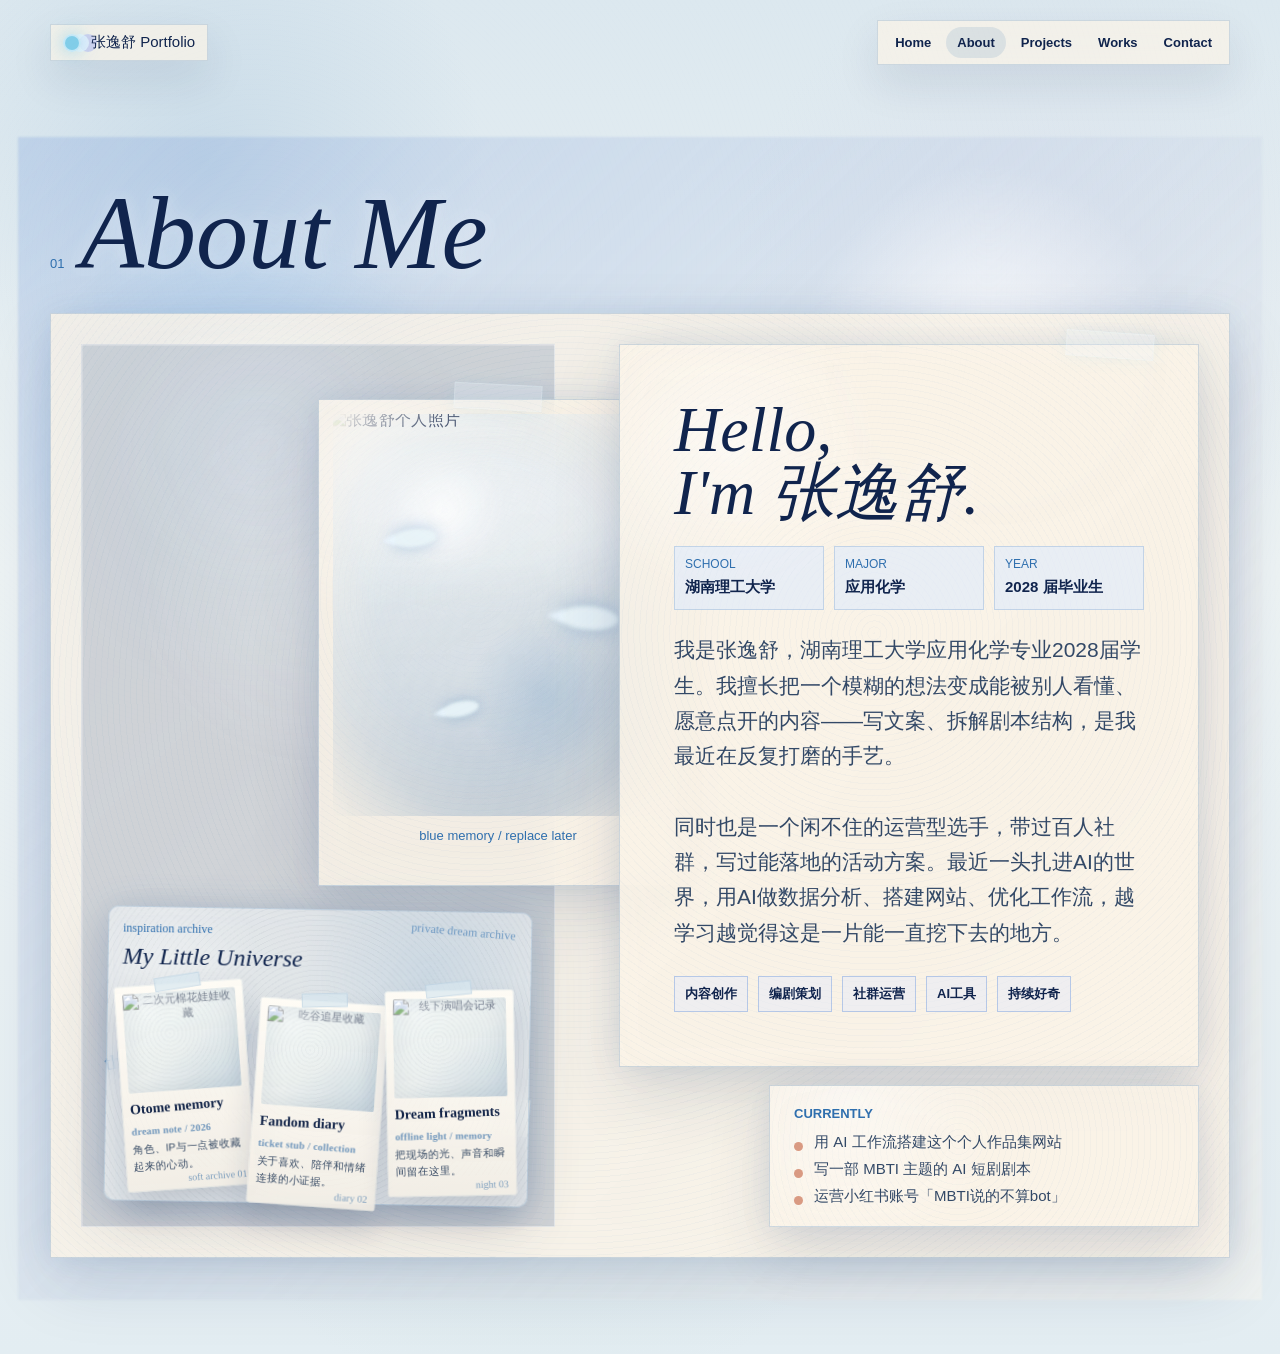
==== about.html @ 074cdb05 "Add files via upload" ====
<!doctype html>
<html lang="zh-CN">
  <head>
    <meta charset="UTF-8" />
    <meta name="viewport" content="width=device-width, initial-scale=1.0" />
    <title>About | My Portfolio</title>
    <link rel="stylesheet" href="./styles.css" />
  </head>
  <body>
    <div class="riso-grain" aria-hidden="true"></div>
    <header class="site-header">
      <a class="brand" href="./index.html"><span class="brand-dot"></span><span data-bind="name">My Portfolio</span></a>
      <nav class="nav" aria-label="Portfolio navigation">
        <a href="./index.html">Home</a>
        <a aria-current="page" href="./about.html">About</a>
        <a href="./projects.html">Projects</a>
        <a href="./works.html">Works</a>
        <a href="./contact.html">Contact</a>
      </nav>
    </header>

    <main>
      <section class="page about-page" aria-labelledby="about-title">
        <div class="section-title">
          <span>01</span>
          <h1 id="about-title">About Me</h1>
        </div>
        <div class="about-book">
          <div class="about-left-page">
            <figure class="polaroid about-photo">
              <span class="tape photo-tape"></span>
              <div class="about-photo-frame">
                <img src="./assets/about/zhang-yishu.jpg" alt="张逸舒个人照片" />
                <span class="water-light"></span>
                <span class="fish fish-one"></span>
                <span class="fish fish-two"></span>
                <span class="fish fish-three"></span>
              </div>
              <figcaption>blue memory / replace later</figcaption>
            </figure>
            <div class="photo-date">2026 / 湖南</div>
            <div class="hand-arrow">this is me</div>
            <section class="little-universe" aria-labelledby="little-universe-title">
              <p class="little-universe-kicker">inspiration archive</p>
              <h2 id="little-universe-title">My Little Universe</h2>
              <div class="universe-collage">
                <article class="universe-card universe-card-one">
                  <span class="mini-tape"></span>
                  <div class="universe-photo">
                    <img src="./assets/about/universe/otome-character.jpg" alt="二次元棉花娃娃收藏" />
                  </div>
                  <h3>Otome memory</h3>
                  <p><strong>dream note / 2026</strong>角色、IP与一点被收藏起来的心动。</p>
                </article>
                <article class="universe-card universe-card-two">
                  <span class="mini-tape"></span>
                  <div class="universe-photo">
                    <img src="./assets/about/universe/fandom-collection.jpg" alt="吃谷追星收藏" />
                  </div>
                  <h3>Fandom diary</h3>
                  <p><strong>ticket stub / collection</strong>关于喜欢、陪伴和情绪连接的小证据。</p>
                </article>
                <article class="universe-card universe-card-three">
                  <span class="mini-tape"></span>
                  <div class="universe-photo">
                    <img src="./assets/about/universe/offline-concert.jpg" alt="线下演唱会记录" />
                  </div>
                  <h3>Dream fragments</h3>
                  <p><strong>offline light / memory</strong>把现场的光、声音和瞬间留在这里。</p>
                </article>
              </div>
            </section>
          </div>

          <div class="about-right-page">
            <div class="about-copy paper-sheet">
              <span class="tape tape-b"></span>
              <p class="hello-line">Hello,<br />I'm <span data-bind="displayName">[Name]</span>.</p>
              <dl class="student-info">
                <div><dt>School</dt><dd data-bind="school">[School]</dd></div>
                <div><dt>Major</dt><dd data-bind="major">[Major]</dd></div>
                <div><dt>Year</dt><dd data-bind="grade">[Grade]</dd></div>
              </dl>
              <p class="about-brief" data-bind="about"></p>
              <div class="tag-cloud" id="about-tags"></div>
            </div>

            <div class="currently-card">
              <p>Currently</p>
              <ul id="currently-list"></ul>
            </div>
          </div>
        </div>
      </section>
    </main>

    <script src="./data.js"></script>
    <script src="./script.js"></script>
  </body>
</html>
---- styles.css ----
:root {
  --blue: #7ec8e3;
  --blue-dark: #0a1128;
  --blue-soft: rgba(126, 200, 227, 0.18);
  --paper: #fffaf0;
  --paper-cool: #f1f8e8;
  --paper-blue: #bcd8ff;
  --ink: #081a43;
  --muted: #58709c;
  --yellow: #f4cb3a;
  --green: #8cc9ad;
  --orange: #ef6b37;
  --line: rgba(6, 71, 199, 0.24);
  --shadow: 0 28px 70px rgba(5, 38, 117, 0.18);
}

* {
  box-sizing: border-box;
}

html {
  scroll-behavior: smooth;
}

body {
  margin: 0;
  background:
    radial-gradient(circle at 8% 10%, rgba(244, 203, 58, 0.18), transparent 220px),
    radial-gradient(circle at 88% 16%, rgba(140, 201, 173, 0.14), transparent 260px),
    linear-gradient(180deg, #f9f4e8 0%, #eef5ff 48%, #fff8e9 100%);
  color: var(--ink);
  font-family: "Noto Sans SC", "PingFang SC", "Microsoft YaHei", Inter, Arial, sans-serif;
  letter-spacing: 0;
}

body::before {
  content: "";
  position: fixed;
  inset: 0;
  z-index: -2;
  background:
    linear-gradient(var(--line) 1px, transparent 1px),
    linear-gradient(90deg, var(--line) 1px, transparent 1px);
  background-size: 42px 42px;
  opacity: 0.2;
}

a {
  color: inherit;
  text-decoration: none;
}

h1,
h2,
h3,
p,
figure,
dl,
dd {
  margin: 0;
}

.riso-grain {
  position: fixed;
  inset: 0;
  z-index: 30;
  pointer-events: none;
  opacity: 0.17;
  mix-blend-mode: multiply;
  background-image:
    repeating-radial-gradient(circle at 20% 30%, rgba(6, 71, 199, 0.25) 0 1px, transparent 1px 4px),
    repeating-linear-gradient(86deg, rgba(0, 0, 0, 0.05) 0 1px, transparent 1px 6px);
}

.page-progress {
  position: fixed;
  top: 0;
  left: 0;
  z-index: 40;
  width: 100%;
  height: 4px;
  background: var(--blue);
  transform: scaleX(0);
  transform-origin: left;
}

.site-header {
  position: sticky;
  top: 0;
  z-index: 20;
  display: flex;
  align-items: center;
  justify-content: space-between;
  gap: 20px;
  width: min(1180px, calc(100% - 32px));
  margin: 0 auto;
  padding: 18px 0;
}

.brand,
.nav {
  display: flex;
  align-items: center;
}

.brand {
  gap: 10px;
  color: var(--blue-dark);
  font-size: 15px;
  font-weight: 800;
}

.brand-dot {
  width: 18px;
  height: 18px;
  background: var(--orange);
  border: 2px solid var(--blue-dark);
  border-radius: 50%;
  box-shadow: 8px 0 0 var(--yellow), 16px 0 0 var(--green);
}

.nav {
  gap: 4px;
  padding: 6px;
  background: rgba(255, 250, 240, 0.76);
  border: 1px solid var(--line);
  backdrop-filter: blur(14px);
}

.nav a {
  padding: 8px 11px;
  color: var(--blue-dark);
  font-size: 13px;
  font-weight: 800;
}

.nav a:hover {
  background: rgba(6, 71, 199, 0.1);
}

.page-spread,
.page,
.contact-page {
  width: min(1180px, calc(100% - 32px));
  margin: 0 auto;
}

.hero {
  display: grid;
  grid-template-columns: minmax(0, 0.92fr) minmax(340px, 0.78fr);
  gap: clamp(28px, 6vw, 84px);
  align-items: center;
  min-height: calc(100vh - 76px);
  padding: 46px 0 78px;
}

.paper-sheet,
.polaroid,
.project-card,
.timeline-item,
.work-tile,
.contact-sheet,
.paper-strip {
  border: 2px solid var(--blue);
  box-shadow: 10px 10px 0 rgba(6, 71, 199, 0.15);
}

.hero-left {
  position: relative;
  padding: clamp(30px, 6vw, 62px);
  background: var(--paper);
  transform: rotate(-0.8deg);
}

.eyebrow,
.section-title span,
.project-label,
.time-label {
  color: var(--blue);
  font-size: 13px;
  font-weight: 900;
  letter-spacing: 0;
  text-transform: uppercase;
}

h1 {
  max-width: 680px;
  margin-top: 18px;
  font-size: clamp(46px, 8.5vw, 104px);
  line-height: 0.92;
  letter-spacing: 0;
}

.hero-line {
  max-width: 500px;
  margin-top: 24px;
  color: var(--muted);
  font-size: clamp(18px, 2vw, 23px);
  line-height: 1.6;
}

.small-notes {
  display: flex;
  flex-wrap: wrap;
  gap: 10px;
  margin-top: 38px;
}

.small-notes span,
.tag-cloud span {
  padding: 8px 10px;
  background: var(--blue-soft);
  color: var(--blue-dark);
  border: 1px solid var(--blue);
  font-size: 13px;
  font-weight: 800;
}

.tape {
  position: absolute;
  width: 88px;
  height: 26px;
  background:
    linear-gradient(90deg, transparent 0 9px, rgba(6, 71, 199, 0.18) 9px 10px, transparent 10px 19px),
    rgba(255, 255, 255, 0.58);
  border: 1px solid rgba(6, 71, 199, 0.16);
}

.tape-a {
  top: -14px;
  left: 42px;
  transform: rotate(-3deg);
}

.tape-b {
  top: -13px;
  right: 44px;
  transform: rotate(4deg);
}

.hero-collage {
  position: relative;
  min-height: 640px;
}

.blue-paper,
.grid-paper,
.memo-card,
.hand-note,
.polaroid {
  position: absolute;
}

.blue-paper {
  inset: 44px 40px 76px 32px;
  background: var(--blue);
  box-shadow: var(--shadow);
  transform: rotate(2deg);
}

.polaroid {
  background: var(--paper);
  padding: 14px 14px 42px;
}

.main-photo {
  top: 68px;
  left: 46px;
  width: min(72%, 360px);
  transform: rotate(-5deg);
}

.photo-placeholder {
  display: grid;
  aspect-ratio: 1 / 1.08;
  place-items: center;
  background:
    radial-gradient(circle at 65% 30%, rgba(244, 203, 58, 0.65), transparent 18%),
    radial-gradient(circle at 35% 72%, rgba(239, 107, 55, 0.5), transparent 18%),
    linear-gradient(135deg, #eaf3ff, #bad6ff);
  color: var(--blue);
  font-weight: 900;
}

.photo-placeholder.soft {
  background:
    radial-gradient(circle at 42% 35%, rgba(140, 201, 173, 0.7), transparent 20%),
    linear-gradient(135deg, #eaf3ff, #fff7e1);
}

figcaption {
  margin-top: 12px;
  color: var(--blue);
  font-size: 13px;
  font-weight: 800;
  text-align: center;
}

.grid-paper {
  right: 14px;
  bottom: 42px;
  width: 255px;
  height: 250px;
  background:
    linear-gradient(var(--line) 1px, transparent 1px),
    linear-gradient(90deg, var(--line) 1px, transparent 1px),
    var(--paper);
  background-size: 22px 22px;
  border: 2px solid var(--blue);
  transform: rotate(5deg);
}

.star {
  position: absolute;
  right: 42px;
  top: 52px;
  width: 64px;
  height: 64px;
  background: var(--orange);
  clip-path: polygon(50% 0, 62% 38%, 100% 50%, 62% 62%, 50% 100%, 38% 62%, 0 50%, 38% 38%);
}

.scribble,
.hand-note {
  color: var(--blue);
  font-family: "Comic Sans MS", "Bradley Hand ITC", cursive;
  font-weight: 700;
}

.scribble {
  position: absolute;
  left: 22px;
  bottom: 28px;
  font-size: 19px;
  transform: rotate(-8deg);
}

.memo-card {
  right: 42px;
  top: 32px;
  width: 156px;
  min-height: 116px;
  padding: 18px;
  background: var(--paper-cool);
  border: 2px solid var(--blue);
  transform: rotate(7deg);
}

.memo-card p {
  margin-top: 22px;
  color: var(--blue-dark);
  font-size: 14px;
  font-weight: 900;
}

.dot {
  display: inline-block;
  width: 18px;
  height: 18px;
  margin-right: 8px;
  border: 2px solid var(--blue);
  border-radius: 50%;
}

.yellow {
  background: var(--yellow);
}

.green {
  background: var(--green);
}

.hand-note {
  left: 28px;
  bottom: 118px;
  padding: 8px 14px;
  background: rgba(255, 250, 240, 0.86);
  border: 1px solid var(--line);
  font-size: 20px;
  transform: rotate(-10deg);
}

.page {
  position: relative;
  padding: 96px 0;
  opacity: 0;
  transform: translateY(26px) rotateX(4deg);
  transform-origin: top center;
}

.page.is-visible,
.contact-sheet.is-visible {
  opacity: 1;
  transform: translateY(0) rotateX(0);
  transition: opacity 680ms ease, transform 680ms ease;
}

.section-title {
  display: flex;
  align-items: baseline;
  gap: 16px;
  margin-bottom: 32px;
}

h2 {
  font-size: clamp(34px, 5.6vw, 70px);
  line-height: 0.96;
}

.about-page {
  isolation: isolate;
}

.about-page::before {
  content: "";
  position: absolute;
  inset: 54px -32px 54px;
  z-index: -1;
  background:
    radial-gradient(circle at 18% 28%, rgba(83, 175, 255, 0.24), transparent 240px),
    radial-gradient(circle at 78% 18%, rgba(255, 255, 255, 0.8), transparent 180px),
    linear-gradient(135deg, rgba(6, 71, 199, 0.12), rgba(255, 250, 240, 0.4));
  filter: blur(1px);
}

.about-book {
  display: grid;
  grid-template-columns: minmax(280px, 0.9fr) minmax(0, 1.1fr);
  gap: clamp(28px, 5vw, 68px);
  align-items: stretch;
  padding: clamp(18px, 3vw, 30px);
  background:
    linear-gradient(90deg, rgba(6, 71, 199, 0.18) 0 1px, transparent 1px 50%),
    rgba(255, 250, 240, 0.48);
  border: 2px solid rgba(6, 71, 199, 0.2);
  box-shadow: 0 34px 90px rgba(6, 43, 130, 0.14);
}

.about-left-page,
.about-right-page {
  position: relative;
  min-height: 580px;
}

.about-left-page {
  background:
    linear-gradient(var(--line) 1px, transparent 1px),
    linear-gradient(90deg, var(--line) 1px, transparent 1px),
    rgba(219, 233, 255, 0.36);
  background-size: 30px 30px;
  border: 1px solid rgba(6, 71, 199, 0.18);
}

.about-photo {
  position: absolute;
  top: 54px;
  left: 50%;
  width: min(78%, 360px);
  transform: translateX(-50%) rotate(-4deg);
}

.photo-tape {
  top: -16px;
  left: 50%;
  z-index: 2;
  transform: translateX(-50%) rotate(3deg);
}

.about-photo-frame {
  position: relative;
  display: grid;
  aspect-ratio: 0.82 / 1;
  overflow: hidden;
  place-items: center;
  background:
    radial-gradient(circle at 36% 26%, rgba(255, 255, 255, 0.9), transparent 12%),
    radial-gradient(circle at 68% 72%, rgba(124, 214, 232, 0.52), transparent 22%),
    linear-gradient(145deg, #eef8ff 0%, #82baf4 46%, #0f4ebd 100%);
}

.about-photo-frame::before {
  content: "";
  position: absolute;
  inset: -20%;
  background:
    repeating-linear-gradient(108deg, rgba(255, 255, 255, 0.18) 0 2px, transparent 2px 18px),
    radial-gradient(circle at 50% 60%, rgba(255, 255, 255, 0.22), transparent 34%);
  filter: blur(5px);
  opacity: 0.78;
  animation: floatLight 8s ease-in-out infinite alternate;
}

.about-photo-frame::after {
  content: "";
  position: absolute;
  inset: 0;
  background:
    radial-gradient(circle at 48% 50%, rgba(255, 255, 255, 0.05) 0 1px, transparent 1px 5px),
    linear-gradient(180deg, transparent, rgba(3, 28, 84, 0.18));
  mix-blend-mode: screen;
}

.water-light {
  position: absolute;
  inset: 12% 10% auto;
  height: 120px;
  border-radius: 50%;
  background: rgba(255, 255, 255, 0.32);
  filter: blur(22px);
}

.fish {
  position: absolute;
  width: 56px;
  height: 22px;
  border-radius: 50%;
  background: rgba(222, 251, 255, 0.86);
  filter: blur(2px);
  box-shadow: 0 0 18px rgba(94, 208, 255, 0.74);
}

.fish::after {
  content: "";
  position: absolute;
  left: -12px;
  top: 4px;
  border-top: 7px solid transparent;
  border-bottom: 7px solid transparent;
  border-right: 16px solid rgba(222, 251, 255, 0.78);
}

.fish-one {
  top: 28%;
  left: 16%;
  transform: rotate(-6deg) scale(0.8);
}

.fish-two {
  top: 48%;
  right: 14%;
  transform: rotate(4deg) scale(1.05);
}

.fish-three {
  bottom: 24%;
  left: 30%;
  transform: rotate(-12deg) scale(0.68);
}

.photo-label {
  position: relative;
  z-index: 1;
  padding: 8px 12px;
  background: rgba(255, 250, 240, 0.72);
  color: var(--blue);
  font-size: 13px;
  font-weight: 900;
  text-transform: uppercase;
}

.photo-date,
.hand-arrow {
  position: absolute;
  color: var(--blue);
  font-family: "Comic Sans MS", "Bradley Hand ITC", cursive;
  font-weight: 700;
}

.photo-date {
  right: 24px;
  bottom: 92px;
  padding: 8px 12px;
  background: rgba(255, 250, 240, 0.8);
  border: 1px solid var(--line);
  transform: rotate(5deg);
}

.hand-arrow {
  left: 22px;
  bottom: 158px;
  font-size: 22px;
  transform: rotate(-12deg);
}

.hand-arrow::after {
  content: "";
  position: absolute;
  right: -58px;
  top: 14px;
  width: 48px;
  height: 28px;
  border-top: 2px solid var(--blue);
  border-right: 2px solid var(--blue);
  transform: skewX(-28deg);
}

.about-right-page {
  display: grid;
  align-content: center;
  gap: 18px;
}

.about-copy {
  position: relative;
  padding: clamp(28px, 5vw, 54px);
  background:
    radial-gradient(circle at 90% 12%, rgba(188, 216, 255, 0.78), transparent 150px),
    var(--paper);
  transform: rotate(1.1deg);
}

.hello-line {
  color: var(--ink);
  font-size: clamp(34px, 5.2vw, 64px);
  font-weight: 900;
  line-height: 0.98;
}

.about-brief {
  max-width: 620px;
  margin-top: 22px;
  color: var(--muted);
  font-size: clamp(17px, 2vw, 21px);
  line-height: 1.68;
  white-space: pre-line;
}

.about-whisper {
  max-width: 520px;
  margin-top: 24px;
  color: var(--blue);
  font-family: "Comic Sans MS", "Bradley Hand ITC", cursive;
  font-size: 18px;
  font-weight: 700;
}

.tag-cloud {
  display: flex;
  flex-wrap: wrap;
  gap: 10px;
  margin-top: 26px;
}

.currently-card {
  justify-self: end;
  width: min(100%, 430px);
  padding: 20px 24px;
  background: rgba(241, 248, 232, 0.92);
  border: 2px solid var(--blue);
  box-shadow: 8px 8px 0 rgba(6, 71, 199, 0.13);
  transform: rotate(-1.4deg);
}

.currently-card p {
  color: var(--blue);
  font-size: 13px;
  font-weight: 900;
  text-transform: uppercase;
}

.currently-card ul {
  display: grid;
  gap: 8px;
  margin: 12px 0 0;
  padding: 0;
  list-style: none;
}

.currently-card li {
  position: relative;
  padding-left: 20px;
  color: var(--muted);
  font-size: 15px;
}

.currently-card li::before {
  content: "";
  position: absolute;
  top: 0.6em;
  left: 0;
  width: 9px;
  height: 9px;
  background: var(--orange);
  border-radius: 50%;
}

@keyframes floatLight {
  from {
    transform: translate(-20px, -8px) rotate(-3deg);
  }
  to {
    transform: translate(24px, 12px) rotate(5deg);
  }
}

.project-grid {
  display: grid;
  grid-template-columns: repeat(3, 1fr);
  gap: 18px;
}

.project-card {
  overflow: hidden;
  background: var(--paper);
  transform: rotate(var(--tilt));
}

.project-card:nth-child(2) {
  margin-top: 28px;
  background: var(--paper-cool);
}

.project-cover {
  display: grid;
  min-height: 220px;
  place-items: center;
  background:
    radial-gradient(circle at 50% 48%, rgba(6, 71, 199, 0.22) 0 1px, transparent 1px 5px),
    linear-gradient(135deg, var(--blue-soft), #fff);
  color: var(--blue);
  font-weight: 900;
  text-transform: uppercase;
}

.project-body {
  display: grid;
  gap: 16px;
  padding: 22px;
}

h3 {
  color: var(--ink);
  font-size: 24px;
  line-height: 1.1;
}

dl {
  display: grid;
  gap: 10px;
}

dt {
  color: var(--blue);
  font-size: 12px;
  font-weight: 900;
  text-transform: uppercase;
}

dd,
.timeline-item p,
.paper-strip,
.work-tile p,
.contact-sheet p {
  color: var(--muted);
  font-size: 15px;
  line-height: 1.6;
}

.detail-link {
  justify-self: start;
  padding: 9px 12px;
  background: var(--blue);
  color: white;
  font-size: 13px;
  font-weight: 900;
}

.paper-strip {
  max-width: 680px;
  margin-bottom: 22px;
  padding: 16px 20px;
  background: var(--paper-cool);
  transform: rotate(-0.8deg);
}

.timeline {
  display: grid;
  gap: 18px;
  margin-left: clamp(0px, 8vw, 120px);
}

.timeline-item {
  position: relative;
  display: grid;
  gap: 9px;
  max-width: 760px;
  padding: 22px 24px 22px 56px;
  background: var(--paper);
}

.timeline-item:nth-child(even) {
  margin-left: clamp(0px, 8vw, 90px);
  background: var(--paper-cool);
}

.pin {
  position: absolute;
  top: 24px;
  left: 22px;
  width: 17px;
  height: 17px;
  background: var(--orange);
  border: 2px solid var(--blue);
  border-radius: 50%;
}

.works-board {
  display: grid;
  grid-template-columns: repeat(6, 1fr);
  gap: 14px;
  padding: 22px;
  background: var(--blue);
}

.work-tile {
  display: grid;
  gap: 12px;
  min-height: 220px;
  padding: 12px;
  background: var(--paper);
  transform: rotate(-1.5deg);
}

.work-tile:nth-child(2n) {
  transform: rotate(1.8deg);
}

.work-thumb {
  display: grid;
  min-height: 132px;
  place-items: center;
  background:
    radial-gradient(circle at 50% 50%, rgba(239, 107, 55, 0.25) 0 1px, transparent 1px 7px),
    var(--blue-soft);
  color: var(--blue);
  font-size: 13px;
  font-weight: 900;
  text-transform: uppercase;
}

.contact-page {
  padding: 70px 0 36px;
}

.contact-sheet {
  display: grid;
  gap: 22px;
  min-height: 430px;
  align-content: center;
  padding: clamp(34px, 7vw, 76px);
  background:
    radial-gradient(circle at 82% 22%, rgba(244, 203, 58, 0.24), transparent 190px),
    var(--blue);
  color: var(--paper);
  opacity: 0;
  transform: translateY(30px) rotate(-0.8deg);
}

.contact-sheet .eyebrow,
.contact-sheet p {
  color: var(--paper);
}

.contact-sheet h2 {
  max-width: 760px;
}

.contact-sheet a {
  width: fit-content;
  padding: 12px 16px;
  background: var(--paper);
  color: var(--blue-dark);
  font-weight: 900;
}

.reveal {
  opacity: 0;
  transform: translateY(20px);
}

.reveal.is-visible {
  opacity: 1;
  transform: translateY(0);
  transition: opacity 560ms ease, transform 560ms ease;
}

@media (max-width: 980px) {
  .site-header {
    align-items: flex-start;
    flex-direction: column;
  }

  .nav {
    width: 100%;
    overflow-x: auto;
  }

  .hero,
  .about-book {
    grid-template-columns: 1fr;
  }

  .hero {
    min-height: auto;
  }

  .hero-collage {
    min-height: 560px;
  }

  .project-grid {
    grid-template-columns: 1fr;
  }

  .project-card,
  .project-card:nth-child(2) {
    margin-top: 0;
  }

  .works-board {
    grid-template-columns: repeat(2, 1fr);
  }

  .timeline,
  .timeline-item:nth-child(even) {
    margin-left: 0;
  }
}

/* Night Aquarium visual system */
:root {
  --blue: #7ec8e3;
  --blue-dark: #0a1128;
  --blue-soft: rgba(126, 200, 227, 0.18);
  --paper: rgba(232, 244, 248, 0.08);
  --paper-cool: rgba(126, 200, 227, 0.1);
  --paper-blue: rgba(126, 200, 227, 0.14);
  --ink: #e8f4f8;
  --muted: rgba(232, 244, 248, 0.68);
  --yellow: rgba(232, 244, 248, 0.78);
  --green: #9de7df;
  --orange: #b9a8d9;
  --pink: #aeb4e8;
  --lavender: #c8c5ee;
  --silver: #d7e5ec;
  --line: rgba(232, 244, 248, 0.16);
  --glass: rgba(232, 244, 248, 0.08);
  --glow: 0 0 28px rgba(126, 200, 227, 0.22), 0 0 70px rgba(126, 200, 227, 0.1);
}

html {
  background: #0a1128;
}

body {
  background:
    radial-gradient(circle at 18% 16%, rgba(126, 200, 227, 0.13), transparent 260px),
    radial-gradient(circle at 82% 28%, rgba(157, 231, 223, 0.08), transparent 330px),
    radial-gradient(circle at 52% 78%, rgba(200, 197, 238, 0.1), transparent 380px),
    linear-gradient(180deg, #0a1128 0%, #101a35 46%, #1b2845 100%);
  color: var(--ink);
  font-weight: 300;
}

body::before {
  background:
    radial-gradient(circle at 20% 30%, rgba(232, 244, 248, 0.24) 0 1px, transparent 1px 18px),
    radial-gradient(circle at 70% 62%, rgba(126, 200, 227, 0.18) 0 1px, transparent 1px 22px),
    repeating-linear-gradient(108deg, rgba(232, 244, 248, 0.035) 0 1px, transparent 1px 34px);
  opacity: 0.62;
  filter: blur(1.4px);
  animation: planktonDrift 28s linear infinite;
}

body::after {
  background:
    radial-gradient(ellipse at 18% 22%, rgba(126, 200, 227, 0.16), transparent 18%),
    radial-gradient(ellipse at 68% 34%, rgba(232, 244, 248, 0.1), transparent 16%),
    radial-gradient(ellipse at 44% 76%, rgba(157, 231, 223, 0.08), transparent 20%),
    linear-gradient(120deg, transparent 0 35%, rgba(232, 244, 248, 0.055) 45%, transparent 60%);
  opacity: 0.82;
  filter: blur(10px);
  animation: waterDrift 18s ease-in-out infinite alternate;
}

.riso-grain {
  opacity: 0.16;
  mix-blend-mode: screen;
  background-image:
    repeating-radial-gradient(circle at 20% 30%, rgba(232, 244, 248, 0.16) 0 1px, transparent 1px 5px),
    repeating-linear-gradient(86deg, rgba(255, 255, 255, 0.025) 0 1px, transparent 1px 7px);
}

.site-header {
  color: var(--ink);
}

.brand,
.nav {
  background: rgba(232, 244, 248, 0.055);
  border: 1px solid rgba(232, 244, 248, 0.16);
  box-shadow: var(--glow);
  backdrop-filter: blur(18px);
}

.brand,
.nav a {
  color: rgba(232, 244, 248, 0.84);
  font-weight: 300;
}

.brand-dot {
  background: rgba(126, 200, 227, 0.82);
  border-color: rgba(232, 244, 248, 0.46);
  box-shadow:
    0 0 18px rgba(126, 200, 227, 0.74),
    8px 0 0 rgba(232, 244, 248, 0.8),
    16px 0 0 rgba(157, 231, 223, 0.62);
}

.nav a[aria-current="page"],
.nav a:hover {
  background: rgba(232, 244, 248, 0.1);
  color: #e8f4f8;
  text-shadow: 0 0 14px rgba(126, 200, 227, 0.74);
}

h1,
h2,
.home-copy h1,
.hello-line,
.project-hero h1,
.contact-sheet h1,
.section-title h1,
.section-title h2 {
  color: #e8f4f8;
  font-family: Georgia, "Times New Roman", "Noto Serif SC", serif;
  font-style: italic;
  font-weight: 300;
  text-shadow: 0 0 18px rgba(126, 200, 227, 0.36);
}

.eyebrow,
.section-title span,
.project-label,
dt,
figcaption,
.book-note,
.photo-date,
.hand-arrow,
.about-whisper {
  color: rgba(126, 200, 227, 0.92);
  font-weight: 300;
  text-shadow: 0 0 14px rgba(126, 200, 227, 0.38);
}

.home-page::before {
  background:
    radial-gradient(circle at 50% 18%, rgba(232, 244, 248, 0.14), transparent 170px),
    radial-gradient(circle at 22% 40%, rgba(126, 200, 227, 0.16), transparent 280px),
    radial-gradient(circle at 80% 52%, rgba(157, 231, 223, 0.08), transparent 330px);
}

.home-copy {
  background:
    radial-gradient(circle at 22% 18%, rgba(232, 244, 248, 0.12), transparent 150px),
    rgba(232, 244, 248, 0.055);
  border: 1px solid rgba(232, 244, 248, 0.18);
  box-shadow: 0 0 36px rgba(126, 200, 227, 0.14), 0 36px 90px rgba(0, 0, 0, 0.24);
  backdrop-filter: blur(22px);
}

.home-copy::after {
  color: rgba(232, 244, 248, 0.48);
}

.home-line,
.project-card .project-body p,
.about-brief,
.page-note,
dd,
.currently-card li,
.work-tile span,
.contact-sheet p,
.project-hero p,
.detail-sections p {
  color: var(--muted);
  font-weight: 300;
}

.portfolio-button,
.resume-button,
.back-link,
.detail-link {
  background: rgba(232, 244, 248, 0.055);
  border: 1px solid rgba(126, 200, 227, 0.44);
  color: rgba(232, 244, 248, 0.9);
  box-shadow: 0 0 18px rgba(126, 200, 227, 0.16);
  backdrop-filter: blur(16px);
  transition: transform 420ms ease, box-shadow 420ms ease, border-color 420ms ease;
}

.portfolio-button:hover,
.resume-button:hover,
.back-link:hover,
.detail-link:hover,
.work-tile:hover,
.project-card:hover {
  transform: translateY(-10px) rotate(var(--tilt, -1deg));
  border-color: rgba(232, 244, 248, 0.5);
  box-shadow: 0 0 34px rgba(126, 200, 227, 0.28), 0 28px 70px rgba(0, 0, 0, 0.24);
}

.book-page,
.polaroid,
.project-card,
.work-tile,
.currently-card,
.detail-sections section,
.project-hero,
.about-copy,
.about-book,
.contact-sheet,
.lightbox-card {
  background:
    radial-gradient(circle at 18% 12%, rgba(232, 244, 248, 0.1), transparent 140px),
    repeating-radial-gradient(circle at 44% 40%, rgba(232, 244, 248, 0.035) 0 1px, transparent 1px 5px),
    rgba(232, 244, 248, 0.06);
  border: 1px solid rgba(232, 244, 248, 0.16);
  box-shadow: 0 0 28px rgba(126, 200, 227, 0.12), 0 30px 70px rgba(0, 0, 0, 0.22);
  backdrop-filter: blur(18px);
}

.book-left {
  transform: perspective(900px) rotateY(8deg) rotate(-4deg) translateY(18px);
}

.book-right {
  transform: perspective(900px) rotateY(-8deg) rotate(3deg) translateY(-8px);
  background:
    radial-gradient(circle at 74% 20%, rgba(126, 200, 227, 0.12), transparent 150px),
    linear-gradient(rgba(232, 244, 248, 0.08) 1px, transparent 1px),
    linear-gradient(90deg, rgba(232, 244, 248, 0.08) 1px, transparent 1px),
    rgba(232, 244, 248, 0.045);
}

.photo-placeholder,
.about-photo-frame,
.ocean-photo,
.project-cover,
.work-thumb {
  border: 0;
  mask-image: radial-gradient(ellipse at center, #000 52%, rgba(0, 0, 0, 0.74) 72%, transparent 100%);
  background:
    radial-gradient(circle at 34% 24%, rgba(232, 244, 248, 0.54), transparent 16%),
    radial-gradient(circle at 64% 70%, rgba(126, 200, 227, 0.24), transparent 22%),
    linear-gradient(145deg, rgba(232, 244, 248, 0.18), rgba(14, 44, 86, 0.42));
}

.fish,
.floating-fish {
  background: rgba(232, 244, 248, 0.86);
  box-shadow: 0 0 24px rgba(126, 200, 227, 0.78);
  animation: fishFloat 9s ease-in-out infinite alternate;
}

.fish::after,
.floating-fish::after {
  border-right-color: rgba(232, 244, 248, 0.72);
}

.project-grid {
  min-height: 820px;
}

.project-card:nth-child(1) {
  left: 0;
  top: 70px;
}

.project-card:nth-child(2) {
  left: 34%;
  top: 170px;
}

.project-card:nth-child(3) {
  right: 1%;
  top: 34px;
}

.project-card::before,
.photo-tape,
.tape {
  background: rgba(232, 244, 248, 0.16);
  border: 1px solid rgba(232, 244, 248, 0.18);
  box-shadow: 0 0 16px rgba(126, 200, 227, 0.1);
}

.works-board {
  min-height: 900px;
}

.contact-list a,
.contact-list span {
  background: rgba(232, 244, 248, 0.055);
  border: 1px solid rgba(232, 244, 248, 0.16);
  color: rgba(232, 244, 248, 0.82);
  font-weight: 300;
  box-shadow: 0 0 18px rgba(126, 200, 227, 0.08);
}

.lightbox {
  background: rgba(3, 9, 28, 0.76);
}

.lightbox button {
  background: rgba(232, 244, 248, 0.08);
  border: 1px solid rgba(126, 200, 227, 0.44);
  color: var(--ink);
  backdrop-filter: blur(16px);
}

@keyframes planktonDrift {
  from {
    background-position: 0 0, 0 0, 0 0;
  }
  to {
    background-position: 80px -120px, -60px 90px, 120px 160px;
  }
}

@keyframes fishFloat {
  from {
    translate: -8px 2px;
    opacity: 0.62;
  }
  to {
    translate: 14px -8px;
    opacity: 0.9;
  }
}

@media (max-width: 580px) {
  .page-spread,
  .page,
  .contact-page,
  .site-header {
    width: min(100% - 22px, 1180px);
  }

  .hero-left,
  .about-copy {
    padding: 26px;
  }

  .about-left-page,
  .about-right-page {
    min-height: auto;
  }

  .about-left-page {
    min-height: 520px;
  }

  .about-photo {
    width: min(84%, 340px);
  }

  .hero-collage {
    min-height: 480px;
  }

  .main-photo {
    left: 16px;
    width: 76%;
  }

  .grid-paper {
    width: 210px;
    height: 220px;
    right: 0;
  }

  .memo-card {
    right: 10px;
    width: 132px;
  }

  .works-board {
    grid-template-columns: 1fr;
  }

  .section-title {
    align-items: flex-start;
    flex-direction: column;
    gap: 8px;
  }
}

/* Reusable deep-sea motion system */
body {
  background-size: 180% 180%, 160% 160%, 170% 170%, 140% 140%;
  animation: deepSeaGradient 18s ease-in-out infinite alternate;
}

body main {
  animation: pageFadeIn 0.46s ease-out both;
}

.deep-sea-particles {
  position: fixed;
  inset: 0;
  z-index: -1;
  overflow: hidden;
  pointer-events: none;
}

.deep-sea-particles span {
  position: absolute;
  left: var(--left);
  bottom: -24px;
  width: var(--size);
  height: var(--size);
  border-radius: 999px;
  background: rgba(232, 244, 248, var(--opacity));
  box-shadow:
    0 0 12px rgba(126, 200, 227, 0.42),
    0 0 24px rgba(232, 244, 248, 0.2);
  animation: particleRise var(--duration) linear var(--delay) infinite;
  will-change: transform, opacity;
}

.deep-reveal {
  opacity: 0;
  transform: translateY(20px);
  transition:
    opacity 0.9s ease-out var(--reveal-delay, 0s),
    transform 0.9s ease-out var(--reveal-delay, 0s);
  will-change: opacity, transform;
}

.deep-reveal.is-visible {
  opacity: 1;
  transform: translateY(0);
}

.project-card,
.work-tile,
.polaroid,
.paper-sheet,
.contact-list a,
.contact-list span,
.detail-sections section {
  transition:
    transform 0.36s ease,
    box-shadow 0.36s ease,
    border-color 0.36s ease,
    background-color 0.36s ease;
  will-change: transform;
}

.project-card:hover,
.work-tile:hover {
  transform: translateY(-6px) rotate(var(--tilt, -1deg));
  box-shadow:
    0 0 34px rgba(126, 200, 227, 0.3),
    0 0 86px rgba(126, 200, 227, 0.14);
}

.polaroid:hover,
.paper-sheet:hover,
.detail-sections section:hover {
  transform: translateY(-5px);
  box-shadow:
    0 0 30px rgba(126, 200, 227, 0.24),
    0 0 70px rgba(126, 200, 227, 0.1);
}

@keyframes deepSeaGradient {
  0% {
    background-position: 0% 0%, 100% 20%, 45% 100%, 0% 0%;
  }
  50% {
    background-position: 70% 35%, 42% 68%, 80% 30%, 100% 100%;
  }
  100% {
    background-position: 18% 80%, 0% 42%, 18% 10%, 30% 70%;
  }
}

@keyframes particleRise {
  0% {
    transform: translate3d(0, 10vh, 0) scale(0.78);
    opacity: 0;
  }
  12% {
    opacity: 1;
  }
  50% {
    transform: translate3d(var(--drift), -50vh, 0) scale(1);
  }
  88% {
    opacity: 0.86;
  }
  100% {
    transform: translate3d(calc(var(--drift) * -0.45), -112vh, 0) scale(0.82);
    opacity: 0;
  }
}

@keyframes pageFadeIn {
  from {
    opacity: 0;
    transform: translateY(8px);
  }
  to {
    opacity: 1;
    transform: translateY(0);
  }
}

@media (max-width: 640px) {
  .deep-sea-particles span:nth-child(n + 11) {
    display: none;
  }
}

@media (prefers-reduced-motion: reduce) {
  body,
  body::before,
  body::after,
  .deep-sea-particles span,
  .fish,
  .floating-fish {
    animation: none;
  }

  .deep-reveal {
    opacity: 1;
    transform: none;
    transition: none;
  }
}

/* Final page-level deep ocean unification */
.page,
.contact-page,
.reveal {
  opacity: 1;
  transform: none;
}

.deep-reveal {
  opacity: 0;
  transform: translateY(20px);
}

.deep-reveal.is-visible {
  opacity: 1;
  transform: translateY(0);
}

.projects-page,
.works-page,
.contact-page {
  position: relative;
  min-height: calc(100vh - 82px);
  padding-top: clamp(54px, 7vw, 96px);
  color: #e8f4f8;
}

.projects-page::before,
.works-page::before,
.contact-page::before {
  content: "";
  position: absolute;
  inset: 18px -5vw auto;
  z-index: -1;
  height: min(72vh, 720px);
  background:
    radial-gradient(circle at 22% 18%, rgba(126, 200, 227, 0.18), transparent 260px),
    radial-gradient(circle at 72% 28%, rgba(232, 244, 248, 0.1), transparent 300px),
    radial-gradient(circle at 48% 72%, rgba(200, 197, 238, 0.12), transparent 360px);
  filter: blur(8px);
  pointer-events: none;
}

.projects-page .section-title,
.works-page .section-title {
  align-items: flex-start;
  margin-bottom: 20px;
  transform: rotate(-1.2deg);
}

.projects-page .section-title h1,
.works-page .section-title h1,
.contact-sheet h1 {
  color: #e8f4f8;
  text-shadow:
    0 0 18px rgba(126, 200, 227, 0.42),
    0 0 44px rgba(126, 200, 227, 0.16);
}

.projects-page .page-note,
.works-page .page-note {
  margin-bottom: 42px;
  color: rgba(232, 244, 248, 0.74);
  text-shadow: 0 0 16px rgba(126, 200, 227, 0.12);
}

.projects-page .project-grid {
  min-height: 820px;
}

.projects-page .project-card {
  background:
    radial-gradient(circle at 20% 16%, rgba(232, 244, 248, 0.12), transparent 150px),
    repeating-radial-gradient(circle at 40% 50%, rgba(232, 244, 248, 0.035) 0 1px, transparent 1px 6px),
    rgba(232, 244, 248, 0.075);
  border: 1px solid rgba(232, 244, 248, 0.2);
  color: #e8f4f8;
  box-shadow:
    0 0 32px rgba(126, 200, 227, 0.14),
    0 30px 80px rgba(0, 0, 0, 0.24);
  backdrop-filter: blur(20px);
}

.projects-page .project-card *,
.works-page .work-tile *,
.contact-page .contact-sheet * {
  opacity: 1;
}

.projects-page .project-body h2,
.projects-page .project-label,
.projects-page dt,
.works-page .work-thumb {
  color: #e8f4f8;
  text-shadow: 0 0 14px rgba(126, 200, 227, 0.26);
}

.projects-page .project-body p,
.projects-page dd {
  color: rgba(232, 244, 248, 0.72);
}

.projects-page .detail-link {
  background: rgba(232, 244, 248, 0.075);
  color: #e8f4f8;
  border: 1px solid rgba(126, 200, 227, 0.38);
}

.works-page .works-board {
  background: transparent;
}

.works-page .work-tile {
  background:
    radial-gradient(circle at 18% 14%, rgba(232, 244, 248, 0.12), transparent 120px),
    rgba(232, 244, 248, 0.07);
  border: 1px solid rgba(232, 244, 248, 0.19);
  color: #e8f4f8;
  box-shadow:
    0 0 26px rgba(126, 200, 227, 0.12),
    0 24px 70px rgba(0, 0, 0, 0.22);
  backdrop-filter: blur(18px);
}

.works-page .work-thumb {
  background:
    radial-gradient(circle at 36% 32%, rgba(232, 244, 248, 0.42), transparent 20%),
    radial-gradient(circle at 68% 70%, rgba(126, 200, 227, 0.22), transparent 24%),
    linear-gradient(145deg, rgba(232, 244, 248, 0.08), rgba(10, 17, 40, 0.18));
  color: #e8f4f8;
}

.works-page .work-tile > span:last-child {
  color: rgba(232, 244, 248, 0.74);
}

.contact-page {
  display: grid;
  align-items: center;
  width: min(1180px, calc(100% - 32px));
  margin: 0 auto;
}

.contact-page .contact-sheet {
  width: min(920px, 100%);
  min-height: 560px;
  margin: 0 auto;
  padding: clamp(36px, 7vw, 84px);
  background:
    radial-gradient(circle at 18% 18%, rgba(126, 200, 227, 0.2), transparent 230px),
    radial-gradient(circle at 82% 24%, rgba(232, 244, 248, 0.1), transparent 260px),
    radial-gradient(circle at 56% 78%, rgba(200, 197, 238, 0.12), transparent 300px),
    rgba(232, 244, 248, 0.065);
  border: 1px solid rgba(232, 244, 248, 0.22);
  color: #e8f4f8;
  box-shadow:
    0 0 44px rgba(126, 200, 227, 0.18),
    0 38px 100px rgba(0, 0, 0, 0.3);
  backdrop-filter: blur(22px);
  transform: rotate(-0.8deg);
}

.contact-page .contact-sheet .eyebrow,
.contact-page .contact-sheet p {
  color: rgba(232, 244, 248, 0.76);
}

.contact-page .contact-list a,
.contact-page .contact-list span,
.contact-page .resume-button {
  background: rgba(232, 244, 248, 0.065);
  border: 1px solid rgba(126, 200, 227, 0.32);
  color: #e8f4f8;
  box-shadow: 0 0 22px rgba(126, 200, 227, 0.1);
  backdrop-filter: blur(14px);
}

.contact-page .resume-button {
  border-radius: 999px;
  text-shadow: 0 0 12px rgba(126, 200, 227, 0.28);
}

/* Home: opened notebook composition */
.home-page {
  min-height: calc(100vh - 82px);
  align-items: start;
  padding: clamp(12px, 2vw, 24px) 0 clamp(28px, 5vw, 52px);
}

.home-page .open-book {
  position: relative;
  grid-template-columns: minmax(0, 1fr) minmax(0, 1fr);
  width: min(1080px, 100%);
  min-height: min(680px, calc(100vh - 124px));
  margin-top: 0;
  opacity: 1;
}

.home-page .open-book::before {
  content: "";
  position: absolute;
  top: 4%;
  bottom: 5%;
  left: 50%;
  z-index: 4;
  width: 1px;
  background:
    linear-gradient(
      180deg,
      transparent,
      rgba(232, 244, 248, 0.12) 16%,
      rgba(126, 200, 227, 0.3) 50%,
      rgba(232, 244, 248, 0.12) 84%,
      transparent
    );
  box-shadow: 0 0 22px rgba(126, 200, 227, 0.2);
}

.home-page .book-page {
  min-height: inherit;
  overflow: visible;
}

.home-page .book-left {
  display: grid;
  align-content: center;
  padding: clamp(30px, 5vw, 70px);
  transform: perspective(1100px) rotateY(5deg) rotate(-2.4deg) translateY(18px);
}

.home-page .book-right {
  transform: perspective(1100px) rotateY(-5deg) rotate(2deg) translateY(-4px);
}

.home-page .home-copy {
  width: auto;
  margin: 0;
  padding: 0;
  background: transparent;
  border: 0;
  box-shadow: none;
  text-align: left;
  transform: none;
  backdrop-filter: none;
}

.home-page .home-copy::after {
  right: auto;
  bottom: -46px;
  left: 10px;
  content: "archive / 2028";
}

.home-page .home-copy h1 {
  max-width: 520px;
  margin-top: 14px;
  font-size: clamp(32px, 5.1vw, 66px);
  line-height: 1;
}

.home-page .home-line {
  max-width: 410px;
  margin: 18px 0 0;
  font-size: clamp(15px, 1.6vw, 18px);
}

.home-page .portfolio-button {
  margin-top: 24px;
  margin-inline: 0;
}

.home-page .home-polaroid {
  top: 58px;
  left: 52%;
  width: min(62%, 300px);
  transform: translateX(-50%) rotate(-7deg);
}

.home-page .book-note {
  top: auto;
  left: auto;
  right: 38px;
  bottom: 86px;
  background: rgba(232, 244, 248, 0.08);
}

.home-page .note-left {
  top: 58px;
  left: 42px;
  right: auto;
  bottom: auto;
  transform: rotate(-10deg);
}

.home-page .book-grid {
  right: 34px;
  bottom: 42px;
  width: 210px;
  height: 238px;
  opacity: 0.78;
}

.home-page .fish-one {
  top: 42%;
  right: 18%;
}

.home-page .fish-two {
  top: 64%;
  left: 16%;
}

.home-page .fish-three {
  right: 42px;
  bottom: 42px;
  transform: scale(0.72) rotate(-12deg);
}

.page-corner {
  position: absolute;
  right: 0;
  bottom: 0;
  width: 76px;
  height: 76px;
  background:
    linear-gradient(135deg, transparent 0 50%, rgba(232, 244, 248, 0.2) 51% 100%);
  filter: drop-shadow(0 0 14px rgba(126, 200, 227, 0.26));
}

.page-corner::after {
  content: "next";
  position: absolute;
  right: 9px;
  bottom: 15px;
  color: rgba(232, 244, 248, 0.64);
  font-family: "Comic Sans MS", "Bradley Hand ITC", cursive;
  font-size: 12px;
  transform: rotate(-45deg);
}

.page-corner:hover {
  transform: translate(-4px, -4px);
}

@media (max-width: 760px) {
  .home-page .open-book {
    grid-template-columns: 1fr;
    min-height: auto;
  }

  .home-page .open-book::before {
    display: none;
  }

  .home-page .book-left,
  .home-page .book-right {
    min-height: 430px;
    transform: none;
  }

  .home-page .home-polaroid {
    width: min(72%, 300px);
  }
}

/* Softer personal notebook direction */
:root {
  --blue: #7ec8e3;
  --blue-dark: #0a1128;
  --blue-soft: rgba(126, 200, 227, 0.18);
  --paper: #fff9ed;
  --paper-cool: #eef7df;
  --paper-blue: #c9e4ff;
  --ink: #14305d;
  --muted: #637da4;
  --yellow: #f5d76a;
  --green: #9bd5bd;
  --orange: #f08b67;
  --pink: #f6b5c9;
  --lavender: #d8d0ff;
  --line: rgba(22, 94, 203, 0.18);
}

body {
  background:
    radial-gradient(circle at 16% 12%, rgba(246, 181, 201, 0.26), transparent 220px),
    radial-gradient(circle at 86% 18%, rgba(155, 213, 189, 0.22), transparent 280px),
    radial-gradient(circle at 42% 84%, rgba(216, 208, 255, 0.2), transparent 320px),
    linear-gradient(180deg, #fbf3e6 0%, #eaf6ff 42%, #fff7e9 100%);
}

.site-header {
  padding-top: 20px;
}

.brand {
  padding: 8px 12px;
  background: rgba(255, 249, 237, 0.64);
  border: 1px solid rgba(22, 94, 203, 0.16);
  backdrop-filter: blur(12px);
}

.nav {
  border: 0;
  background: rgba(255, 249, 237, 0.58);
  box-shadow: 0 14px 34px rgba(23, 58, 136, 0.08);
}

.nav a {
  border-radius: 999px;
  font-weight: 700;
}

.nav a[aria-current="page"] {
  background: rgba(22, 94, 203, 0.13);
  color: var(--blue-dark);
}

.paper-sheet,
.polaroid,
.project-card,
.work-tile,
.contact-sheet,
.paper-strip,
.book-page,
.detail-sections section,
.currently-card {
  border-color: rgba(22, 94, 203, 0.42);
  box-shadow: 12px 16px 38px rgba(23, 58, 136, 0.1);
}

.home-copy {
  width: min(700px, 100%);
  background:
    radial-gradient(circle at 12% 18%, rgba(246, 181, 201, 0.28), transparent 120px),
    rgba(255, 249, 237, 0.72);
  border-color: rgba(255, 249, 237, 0.8);
  box-shadow: 0 24px 70px rgba(23, 58, 136, 0.12);
}

.home-copy h1,
.hello-line,
.project-hero h1,
.contact-sheet h1 {
  font-weight: 800;
}

.portfolio-button,
.resume-button,
.back-link,
.detail-link {
  border-radius: 999px;
  border-color: rgba(22, 94, 203, 0.36);
  background: rgba(255, 249, 237, 0.86);
  color: var(--blue-dark);
  box-shadow: 7px 8px 0 rgba(246, 181, 201, 0.46);
}

.open-book {
  filter: drop-shadow(0 34px 58px rgba(23, 58, 136, 0.12));
}

.book-left,
.book-right,
.about-book {
  background-color: rgba(255, 249, 237, 0.62);
}

.book-right {
  background:
    radial-gradient(circle at 80% 18%, rgba(246, 181, 201, 0.28), transparent 150px),
    radial-gradient(circle at 24% 68%, rgba(155, 213, 189, 0.24), transparent 170px),
    linear-gradient(var(--line) 1px, transparent 1px),
    linear-gradient(90deg, var(--line) 1px, transparent 1px),
    rgba(255, 249, 237, 0.78);
  background-size: auto, auto, 28px 28px, 28px 28px, auto;
}

.book-note,
.currently-card,
.tag-cloud span,
.student-info div {
  background: rgba(238, 247, 223, 0.72);
  border-color: rgba(22, 94, 203, 0.26);
}

.about-photo-frame,
.ocean-photo {
  background:
    radial-gradient(circle at 30% 22%, rgba(255, 255, 255, 0.9), transparent 15%),
    radial-gradient(circle at 68% 68%, rgba(246, 181, 201, 0.3), transparent 20%),
    radial-gradient(circle at 36% 76%, rgba(155, 213, 189, 0.34), transparent 24%),
    linear-gradient(145deg, #f6fbff 0%, #8fc7f4 44%, #306fc8 100%);
}

.project-cover,
.work-thumb {
  background:
    radial-gradient(circle at 24% 24%, rgba(246, 181, 201, 0.34), transparent 22%),
    radial-gradient(circle at 78% 70%, rgba(155, 213, 189, 0.35), transparent 22%),
    radial-gradient(circle at 50% 50%, rgba(22, 94, 203, 0.18) 0 1px, transparent 1px 6px),
    linear-gradient(135deg, #eef8ff, #fff7df);
}

.works-board {
  background:
    radial-gradient(circle at 18% 18%, rgba(246, 181, 201, 0.2), transparent 180px),
    radial-gradient(circle at 82% 60%, rgba(155, 213, 189, 0.18), transparent 220px),
    rgba(22, 94, 203, 0.78);
}

.contact-sheet {
  background:
    radial-gradient(circle at 18% 22%, rgba(246, 181, 201, 0.28), transparent 190px),
    radial-gradient(circle at 82% 24%, rgba(245, 215, 106, 0.24), transparent 190px),
    linear-gradient(145deg, #1d66c9, #274b9d 68%, #6b8ed6);
}

/* Dreamy Ocean Archive visual reset */
:root {
  --blue: #2f73d5;
  --blue-dark: #061d4c;
  --blue-soft: #cfe6f6;
  --paper: rgba(249, 250, 244, 0.88);
  --paper-cool: rgba(224, 238, 232, 0.78);
  --paper-blue: rgba(185, 216, 242, 0.72);
  --ink: #102047;
  --muted: #5d7295;
  --yellow: #e8d88e;
  --green: #9cc8be;
  --orange: #d88d77;
  --pink: #cbb8ee;
  --lavender: #bfc3f4;
  --silver: #d7dde8;
  --line: rgba(255, 255, 255, 0.26);
  --glass: rgba(255, 255, 255, 0.22);
}

body {
  min-height: 100vh;
  background:
    radial-gradient(circle at 18% 16%, rgba(190, 199, 244, 0.34), transparent 260px),
    radial-gradient(circle at 78% 18%, rgba(210, 230, 246, 0.28), transparent 300px),
    radial-gradient(circle at 36% 72%, rgba(91, 151, 214, 0.22), transparent 340px),
    linear-gradient(180deg, #061d4c 0%, #123d78 34%, #d7e8f2 72%, #f7f4ea 100%);
  color: var(--ink);
}

body::before {
  background:
    repeating-linear-gradient(104deg, rgba(255, 255, 255, 0.08) 0 1px, transparent 1px 24px),
    radial-gradient(circle at 50% 42%, rgba(255, 255, 255, 0.08), transparent 36%);
  background-size: auto;
  opacity: 1;
  filter: blur(3px);
}

body::after {
  content: "";
  position: fixed;
  inset: 0;
  z-index: -1;
  pointer-events: none;
  background:
    radial-gradient(ellipse at 18% 28%, rgba(255, 255, 255, 0.22), transparent 12%),
    radial-gradient(ellipse at 72% 34%, rgba(197, 213, 245, 0.22), transparent 14%),
    radial-gradient(ellipse at 48% 70%, rgba(255, 255, 255, 0.18), transparent 16%);
  mix-blend-mode: screen;
  opacity: 0.72;
  animation: waterDrift 13s ease-in-out infinite alternate;
}

.riso-grain {
  opacity: 0.24;
  mix-blend-mode: overlay;
}

.site-header {
  color: rgba(255, 255, 255, 0.88);
}

.brand,
.nav {
  background: rgba(255, 255, 255, 0.13);
  border: 1px solid rgba(255, 255, 255, 0.28);
  box-shadow: 0 18px 44px rgba(0, 12, 42, 0.16);
}

.brand,
.nav a {
  color: rgba(255, 255, 255, 0.9);
}

.brand-dot {
  background: var(--silver);
  border-color: rgba(255, 255, 255, 0.68);
  box-shadow: 8px 0 0 var(--lavender), 16px 0 0 rgba(255, 255, 255, 0.72);
}

.nav a[aria-current="page"],
.nav a:hover {
  background: rgba(255, 255, 255, 0.22);
  color: white;
}

.home-page {
  min-height: calc(100vh - 78px);
  padding-top: 18px;
}

.home-page::before {
  background:
    radial-gradient(circle at 50% 18%, rgba(255, 255, 255, 0.34), transparent 160px),
    radial-gradient(circle at 28% 34%, rgba(188, 195, 244, 0.24), transparent 250px),
    radial-gradient(circle at 78% 52%, rgba(207, 230, 246, 0.22), transparent 300px);
}

.home-copy {
  width: min(780px, 94%);
  margin-bottom: -94px;
  padding: clamp(30px, 5vw, 60px) clamp(26px, 6vw, 80px);
  background:
    linear-gradient(135deg, rgba(255, 255, 255, 0.74), rgba(221, 236, 245, 0.34)),
    rgba(255, 255, 255, 0.18);
  border: 1px solid rgba(255, 255, 255, 0.55);
  box-shadow: 0 32px 80px rgba(0, 18, 68, 0.2);
  color: #f9fbff;
  text-shadow: 0 1px 18px rgba(3, 16, 50, 0.22);
  transform: rotate(-1.8deg);
}

.home-copy::after {
  content: "archive  /  2028";
  position: absolute;
  right: 28px;
  bottom: 18px;
  color: rgba(255, 255, 255, 0.74);
  font-family: "Comic Sans MS", "Bradley Hand ITC", cursive;
  font-size: 16px;
  transform: rotate(-4deg);
}

.home-copy .eyebrow {
  color: rgba(255, 255, 255, 0.78);
}

.home-copy h1 {
  max-width: none;
  color: white;
  font-family: Georgia, "Times New Roman", "Noto Sans SC", serif;
  font-size: clamp(52px, 8.6vw, 116px);
  font-style: italic;
  font-weight: 500;
  line-height: 0.95;
}

.home-line {
  color: rgba(255, 255, 255, 0.82);
}

.portfolio-button,
.resume-button,
.back-link,
.detail-link {
  background: rgba(255, 255, 255, 0.26);
  border: 1px solid rgba(255, 255, 255, 0.52);
  color: white;
  box-shadow: none;
  backdrop-filter: blur(12px);
}

.open-book {
  width: min(940px, 100%);
  opacity: 0.86;
  filter: drop-shadow(0 40px 70px rgba(0, 18, 68, 0.24));
}

.book-page {
  border: 1px solid rgba(255, 255, 255, 0.42);
  background: rgba(245, 250, 252, 0.72);
}

.book-left {
  transform: perspective(900px) rotateY(7deg) rotate(-3deg);
}

.book-right {
  background:
    radial-gradient(circle at 74% 20%, rgba(191, 195, 244, 0.34), transparent 150px),
    radial-gradient(circle at 24% 68%, rgba(255, 255, 255, 0.22), transparent 170px),
    linear-gradient(rgba(47, 115, 213, 0.12) 1px, transparent 1px),
    linear-gradient(90deg, rgba(47, 115, 213, 0.12) 1px, transparent 1px),
    rgba(245, 250, 252, 0.68);
  transform: perspective(900px) rotateY(-7deg) rotate(2.4deg);
}

.polaroid,
.project-card,
.work-tile,
.currently-card,
.detail-sections section {
  background: rgba(255, 255, 255, 0.76);
  border: 1px solid rgba(255, 255, 255, 0.68);
  box-shadow: 0 20px 42px rgba(8, 32, 71, 0.16);
  backdrop-filter: blur(8px);
}

.book-note,
.hand-note,
.photo-date,
.hand-arrow,
.about-whisper {
  color: #315fbd;
  font-family: "Comic Sans MS", "Bradley Hand ITC", cursive;
}

.page {
  padding-top: 84px;
}

.section-title {
  color: rgba(255, 255, 255, 0.9);
}

.section-title h1,
.section-title h2 {
  font-family: Georgia, "Times New Roman", "Noto Sans SC", serif;
  font-style: italic;
  font-weight: 500;
}

.section-title span,
.eyebrow,
.project-label,
dt {
  color: #5e83d4;
}

.about-book {
  background:
    radial-gradient(circle at 18% 22%, rgba(255, 255, 255, 0.28), transparent 220px),
    radial-gradient(circle at 82% 70%, rgba(191, 195, 244, 0.2), transparent 260px),
    rgba(255, 255, 255, 0.24);
  border: 1px solid rgba(255, 255, 255, 0.44);
  box-shadow: 0 36px 90px rgba(0, 18, 68, 0.18);
  backdrop-filter: blur(10px);
}

.about-left-page {
  background:
    radial-gradient(circle at 50% 28%, rgba(255, 255, 255, 0.24), transparent 180px),
    linear-gradient(rgba(255, 255, 255, 0.18) 1px, transparent 1px),
    linear-gradient(90deg, rgba(255, 255, 255, 0.18) 1px, transparent 1px),
    rgba(22, 63, 124, 0.16);
  border-color: rgba(255, 255, 255, 0.32);
}

.about-copy {
  background:
    radial-gradient(circle at 88% 16%, rgba(191, 195, 244, 0.34), transparent 160px),
    rgba(255, 255, 255, 0.76);
  border-color: rgba(255, 255, 255, 0.64);
}

.hello-line {
  color: #132b63;
  font-family: Georgia, "Times New Roman", "Noto Sans SC", serif;
  font-style: italic;
  font-weight: 500;
}

.tag-cloud span,
.student-info div,
.currently-card {
  background: rgba(229, 235, 247, 0.58);
}

.page-note {
  color: rgba(255, 255, 255, 0.76);
}

.project-grid {
  display: block;
  min-height: 760px;
  position: relative;
}

.project-card {
  position: absolute;
  width: min(360px, 88vw);
  min-height: 500px;
  overflow: visible;
  transform: rotate(var(--tilt));
}

.project-card:nth-child(1) {
  left: 2%;
  top: 34px;
}

.project-card:nth-child(2) {
  left: 35%;
  top: 126px;
  margin-top: 0;
  background: rgba(238, 246, 250, 0.76);
}

.project-card:nth-child(3) {
  right: 2%;
  top: 20px;
}

.project-card::before {
  content: "";
  position: absolute;
  top: -16px;
  left: 42%;
  width: 94px;
  height: 28px;
  background: rgba(255, 255, 255, 0.42);
  border: 1px solid rgba(255, 255, 255, 0.36);
  transform: rotate(-5deg);
}

.project-cover {
  min-height: 250px;
  background:
    radial-gradient(circle at 42% 38%, rgba(255, 255, 255, 0.55), transparent 18%),
    radial-gradient(circle at 70% 68%, rgba(191, 195, 244, 0.34), transparent 20%),
    linear-gradient(145deg, rgba(207, 230, 246, 0.92), rgba(47, 115, 213, 0.4));
}

.project-body {
  gap: 14px;
}

.works-board {
  display: block;
  position: relative;
  min-height: 840px;
  padding: 0;
  background: transparent;
}

.work-tile {
  position: absolute;
  width: 190px;
  min-height: 220px;
  transform: rotate(-5deg);
}

.work-tile:nth-child(1) { left: 2%; top: 30px; }
.work-tile:nth-child(2) { left: 24%; top: 120px; transform: rotate(4deg); }
.work-tile:nth-child(3) { left: 48%; top: 44px; transform: rotate(-2deg); }
.work-tile:nth-child(4) { right: 6%; top: 140px; transform: rotate(6deg); }
.work-tile:nth-child(5) { left: 10%; top: 390px; transform: rotate(3deg); }
.work-tile:nth-child(6) { left: 36%; top: 350px; transform: rotate(-6deg); }
.work-tile:nth-child(7) { right: 20%; top: 430px; transform: rotate(2deg); }
.work-tile:nth-child(8) { right: 2%; top: 350px; transform: rotate(-3deg); }
.work-tile:nth-child(9) { left: 26%; top: 610px; transform: rotate(5deg); }
.work-tile:nth-child(10) { right: 24%; top: 650px; transform: rotate(-5deg); }

.contact-sheet {
  background:
    radial-gradient(circle at 18% 20%, rgba(255, 255, 255, 0.24), transparent 190px),
    radial-gradient(circle at 84% 24%, rgba(191, 195, 244, 0.26), transparent 210px),
    linear-gradient(145deg, rgba(6, 29, 76, 0.94), rgba(25, 70, 139, 0.88));
  border-color: rgba(255, 255, 255, 0.38);
  box-shadow: 0 38px 90px rgba(0, 18, 68, 0.22);
}

@keyframes waterDrift {
  from {
    transform: translate3d(-18px, -10px, 0) scale(1);
  }
  to {
    transform: translate3d(22px, 14px, 0) scale(1.04);
  }
}

@media (max-width: 980px) {
  .project-grid,
  .works-board {
    display: grid;
    grid-template-columns: 1fr;
    min-height: auto;
    gap: 18px;
  }

  .project-card,
  .project-card:nth-child(1),
  .project-card:nth-child(2),
  .project-card:nth-child(3),
  .work-tile,
  .work-tile:nth-child(n) {
    position: relative;
    inset: auto;
    width: 100%;
    min-height: auto;
  }
}

/* Current information architecture: Home / About / Projects / Works / Contact */
.nav a[aria-current="page"] {
  background: var(--blue);
  color: var(--paper);
}

.ocean-page {
  position: relative;
  min-height: calc(100vh - 76px);
  opacity: 1;
  transform: none;
}

.home-page {
  position: relative;
  display: grid;
  grid-template-columns: 1fr;
  align-items: center;
  width: min(1180px, calc(100% - 32px));
  margin: 0 auto;
  padding: 42px 0 78px;
}

.home-page::before {
  content: "";
  position: absolute;
  inset: 0 -5% 6%;
  z-index: -1;
  background:
    radial-gradient(circle at 50% 20%, rgba(255, 255, 255, 0.92), transparent 190px),
    radial-gradient(circle at 24% 34%, rgba(101, 185, 255, 0.28), transparent 270px),
    radial-gradient(circle at 78% 42%, rgba(124, 214, 232, 0.2), transparent 300px),
    radial-gradient(circle at 54% 74%, rgba(244, 203, 58, 0.14), transparent 260px);
  filter: blur(3px);
}

.home-page::after {
  content: "";
  position: absolute;
  inset: 12% 3% 10%;
  z-index: -1;
  background:
    repeating-linear-gradient(106deg, rgba(255, 255, 255, 0.18) 0 2px, transparent 2px 26px),
    radial-gradient(circle at 50% 52%, rgba(6, 71, 199, 0.08), transparent 34%);
  opacity: 0.72;
  filter: blur(6px);
  animation: floatLight 9s ease-in-out infinite alternate;
}

.home-copy {
  position: relative;
  z-index: 3;
  justify-self: center;
  width: min(760px, 100%);
  margin: 0 auto -78px;
  padding: clamp(28px, 5vw, 54px);
  background: rgba(255, 250, 240, 0.78);
  text-align: center;
  transform: rotate(-0.4deg);
  backdrop-filter: blur(10px);
}

.home-copy h1,
.project-hero h1,
.contact-sheet h1 {
  margin-top: 16px;
  font-size: clamp(46px, 7.8vw, 98px);
  line-height: 0.92;
  letter-spacing: 0;
}

.home-line {
  max-width: 460px;
  margin: 22px auto 0;
  color: var(--muted);
  font-size: clamp(17px, 2vw, 22px);
  line-height: 1.58;
}

.portfolio-button,
.resume-button,
.back-link {
  display: inline-flex;
  width: fit-content;
  align-items: center;
  justify-content: center;
  margin-top: 30px;
  padding: 12px 16px;
  background: var(--blue);
  color: white;
  border: 2px solid var(--blue-dark);
  font-size: 14px;
  font-weight: 900;
  box-shadow: 0 0 18px rgba(126, 200, 227, 0.16);
}

.home-copy .portfolio-button {
  margin-inline: auto;
}

.open-book {
  position: relative;
  display: grid;
  grid-template-columns: 1fr 1fr;
  width: min(900px, 100%);
  min-height: 560px;
  justify-self: center;
  margin-top: 28px;
  filter: drop-shadow(0 30px 58px rgba(6, 43, 130, 0.18));
  opacity: 0.94;
}

.book-page {
  position: relative;
  overflow: hidden;
  background: var(--paper);
  border: 2px solid var(--blue);
}

.book-left {
  transform: perspective(900px) rotateY(5deg) rotate(-1deg);
  transform-origin: right;
}

.book-right {
  background:
    radial-gradient(circle at 76% 18%, rgba(188, 216, 255, 0.75), transparent 160px),
    linear-gradient(var(--line) 1px, transparent 1px),
    linear-gradient(90deg, var(--line) 1px, transparent 1px),
    var(--paper);
  background-size: auto, 28px 28px, 28px 28px, auto;
  transform: perspective(900px) rotateY(-5deg) rotate(1deg);
  transform-origin: left;
}

.home-polaroid {
  top: 48px;
  left: 50%;
  width: min(76%, 300px);
  transform: translateX(-50%) rotate(-5deg);
}

.ocean-photo {
  background:
    radial-gradient(circle at 32% 24%, rgba(255, 255, 255, 0.88), transparent 14%),
    radial-gradient(circle at 68% 70%, rgba(124, 214, 232, 0.48), transparent 22%),
    linear-gradient(145deg, #edf8ff 0%, #85bcf3 45%, #0a4bb9 100%);
  filter: saturate(0.94);
}

.book-note {
  position: absolute;
  top: 64px;
  left: 32px;
  padding: 12px 16px;
  background: var(--paper-cool);
  border: 2px solid var(--blue);
  color: var(--blue);
  font-family: "Comic Sans MS", "Bradley Hand ITC", cursive;
  font-size: 22px;
  font-weight: 700;
  transform: rotate(-8deg);
}

.book-grid {
  position: absolute;
  right: 26px;
  bottom: 36px;
  width: 180px;
  height: 210px;
  background:
    linear-gradient(var(--line) 1px, transparent 1px),
    linear-gradient(90deg, var(--line) 1px, transparent 1px),
    rgba(219, 233, 255, 0.62);
  background-size: 20px 20px;
  border: 2px solid var(--blue);
  transform: rotate(5deg);
}

.floating-fish {
  position: absolute;
  width: 58px;
  height: 22px;
  border-radius: 50%;
  background: rgba(224, 251, 255, 0.82);
  filter: blur(2px);
  box-shadow: 0 0 18px rgba(94, 208, 255, 0.7);
}

.floating-fish::after {
  content: "";
  position: absolute;
  left: -12px;
  top: 4px;
  border-top: 7px solid transparent;
  border-bottom: 7px solid transparent;
  border-right: 16px solid rgba(224, 251, 255, 0.76);
}

.floating-fish.fish-one {
  top: 42%;
  right: 28%;
}

.floating-fish.fish-two {
  top: 58%;
  left: 18%;
  transform: scale(0.7) rotate(-10deg);
}

.page-note {
  max-width: 650px;
  margin: -12px 0 30px;
  color: var(--muted);
  font-size: 17px;
  line-height: 1.7;
}

.student-info {
  display: grid;
  grid-template-columns: repeat(3, 1fr);
  gap: 10px;
  margin-top: 22px;
}

.student-info div {
  padding: 10px;
  background: rgba(219, 233, 255, 0.56);
  border: 1px solid var(--line);
}

.student-info dd {
  margin-top: 4px;
  color: var(--ink);
  font-weight: 800;
}

.project-card .project-body h2 {
  font-size: 28px;
  line-height: 1.05;
}

.project-card .project-body p {
  color: var(--muted);
  font-size: 16px;
  line-height: 1.65;
}

.project-detail-page {
  display: grid;
  gap: 24px;
}

.project-hero {
  padding: clamp(28px, 5vw, 56px);
  background: var(--paper);
}

.project-hero p {
  margin-top: 18px;
  color: var(--muted);
  font-size: 18px;
}

.detail-sections {
  display: grid;
  grid-template-columns: repeat(2, 1fr);
  gap: 16px;
}

.detail-sections section {
  min-height: 180px;
  padding: 22px;
  background: rgba(255, 250, 240, 0.9);
  border: 2px solid var(--blue);
  box-shadow: 7px 7px 0 rgba(6, 71, 199, 0.12);
}

.detail-sections h2 {
  font-size: 28px;
}

.detail-sections p {
  margin-top: 12px;
  color: var(--muted);
  line-height: 1.65;
}

.works-page .works-board {
  grid-template-columns: repeat(5, 1fr);
  align-items: start;
}

.works-page .work-tile {
  appearance: none;
  border: 2px solid var(--blue);
  color: inherit;
  cursor: pointer;
  font-family: inherit;
  text-align: left;
}

.works-page .work-tile:nth-child(3n) {
  margin-top: 34px;
}

.works-page .work-tile:nth-child(4n) {
  background: var(--paper-cool);
}

.lightbox[aria-hidden="true"] {
  display: none;
}

.lightbox {
  position: fixed;
  inset: 0;
  z-index: 60;
  display: grid;
  place-items: center;
  padding: 24px;
  background: rgba(3, 22, 64, 0.58);
  backdrop-filter: blur(10px);
}

.lightbox button {
  position: fixed;
  top: 20px;
  right: 20px;
  padding: 10px 13px;
  background: var(--paper);
  border: 2px solid var(--blue);
  color: var(--blue);
  font-weight: 900;
}

.lightbox-card {
  display: grid;
  width: min(760px, 92vw);
  min-height: 460px;
  place-items: center;
  background: var(--paper);
  border: 2px solid var(--blue);
  color: var(--blue);
  font-size: 24px;
  font-weight: 900;
  box-shadow: 16px 16px 0 rgba(244, 203, 58, 0.7);
}

.contact-list {
  display: grid;
  grid-template-columns: repeat(2, minmax(0, 1fr));
  gap: 12px;
  max-width: 720px;
}

.contact-list a,
.contact-list span {
  padding: 13px 15px;
  background: rgba(255, 250, 240, 0.12);
  border: 1px solid rgba(255, 250, 240, 0.56);
  color: var(--paper);
  font-weight: 800;
}

.contact-sheet .resume-button {
  margin-top: 8px;
  background: var(--paper);
  color: var(--blue-dark);
}

@media (max-width: 980px) {
  .home-page {
    grid-template-columns: 1fr;
  }

  .open-book {
    min-height: 520px;
  }

  .detail-sections,
  .contact-list {
    grid-template-columns: 1fr;
  }

  .works-page .works-board {
    grid-template-columns: repeat(2, 1fr);
  }
}

@media (max-width: 580px) {
  .open-book {
    grid-template-columns: 1fr;
    min-height: 760px;
  }

  .book-left,
  .book-right {
    transform: none;
  }

  .student-info,
  .works-page .works-board {
    grid-template-columns: 1fr;
  }
}

/* Final override: Projects / Works / Contact visibility and deep-ocean styling */
.page,
.contact-page,
.reveal {
  opacity: 1;
  transform: none;
}

.deep-reveal {
  opacity: 0;
  transform: translateY(20px);
}

.deep-reveal.is-visible {
  opacity: 1;
  transform: translateY(0);
}

.projects-page,
.works-page,
.contact-page {
  position: relative;
  min-height: calc(100vh - 82px);
  padding-top: clamp(54px, 7vw, 96px);
  color: #e8f4f8;
}

.projects-page::before,
.works-page::before,
.contact-page::before {
  content: "";
  position: absolute;
  inset: 18px -5vw auto;
  z-index: -1;
  height: min(72vh, 720px);
  background:
    radial-gradient(circle at 22% 18%, rgba(126, 200, 227, 0.18), transparent 260px),
    radial-gradient(circle at 72% 28%, rgba(232, 244, 248, 0.1), transparent 300px),
    radial-gradient(circle at 48% 72%, rgba(200, 197, 238, 0.12), transparent 360px);
  filter: blur(8px);
  pointer-events: none;
}

.projects-page .section-title,
.works-page .section-title {
  align-items: flex-start;
  margin-bottom: 20px;
  transform: rotate(-1.2deg);
}

.projects-page .section-title h1,
.works-page .section-title h1,
.contact-page .contact-sheet h1 {
  color: #e8f4f8;
  text-shadow:
    0 0 18px rgba(126, 200, 227, 0.42),
    0 0 44px rgba(126, 200, 227, 0.16);
}

.projects-page .page-note,
.works-page .page-note {
  margin-bottom: 42px;
  color: rgba(232, 244, 248, 0.74);
  text-shadow: 0 0 16px rgba(126, 200, 227, 0.12);
}

.projects-page .project-grid {
  min-height: 820px;
}

.projects-page .project-card {
  background:
    radial-gradient(circle at 20% 16%, rgba(232, 244, 248, 0.12), transparent 150px),
    repeating-radial-gradient(circle at 40% 50%, rgba(232, 244, 248, 0.035) 0 1px, transparent 1px 6px),
    rgba(232, 244, 248, 0.075);
  border: 1px solid rgba(232, 244, 248, 0.2);
  color: #e8f4f8;
  box-shadow:
    0 0 32px rgba(126, 200, 227, 0.14),
    0 30px 80px rgba(0, 0, 0, 0.24);
  backdrop-filter: blur(20px);
}

.projects-page .project-card *,
.works-page .work-tile *,
.contact-page .contact-sheet * {
  opacity: 1;
}

.projects-page .project-body h2,
.projects-page .project-label,
.projects-page dt,
.works-page .work-thumb {
  color: #e8f4f8;
  text-shadow: 0 0 14px rgba(126, 200, 227, 0.26);
}

.projects-page .project-body p,
.projects-page dd {
  color: rgba(232, 244, 248, 0.72);
}

.projects-page .detail-link {
  background: rgba(232, 244, 248, 0.075);
  color: #e8f4f8;
  border: 1px solid rgba(126, 200, 227, 0.38);
}

.works-page .works-board {
  display: block;
  position: relative;
  min-height: 900px;
  background: transparent;
}

.works-page .work-tile {
  background:
    radial-gradient(circle at 18% 14%, rgba(232, 244, 248, 0.12), transparent 120px),
    rgba(232, 244, 248, 0.07);
  border: 1px solid rgba(232, 244, 248, 0.19);
  color: #e8f4f8;
  box-shadow:
    0 0 26px rgba(126, 200, 227, 0.12),
    0 24px 70px rgba(0, 0, 0, 0.22);
  backdrop-filter: blur(18px);
}

.works-page .work-thumb {
  background:
    radial-gradient(circle at 36% 32%, rgba(232, 244, 248, 0.42), transparent 20%),
    radial-gradient(circle at 68% 70%, rgba(126, 200, 227, 0.22), transparent 24%),
    linear-gradient(145deg, rgba(232, 244, 248, 0.08), rgba(10, 17, 40, 0.18));
  color: #e8f4f8;
}

.works-page .work-tile > span:last-child {
  color: rgba(232, 244, 248, 0.74);
}

.contact-page {
  display: grid;
  align-items: center;
  width: min(1180px, calc(100% - 32px));
  margin: 0 auto;
}

.contact-page .contact-sheet {
  width: min(920px, 100%);
  min-height: 560px;
  margin: 0 auto;
  padding: clamp(36px, 7vw, 84px);
  background:
    radial-gradient(circle at 18% 18%, rgba(126, 200, 227, 0.2), transparent 230px),
    radial-gradient(circle at 82% 24%, rgba(232, 244, 248, 0.1), transparent 260px),
    radial-gradient(circle at 56% 78%, rgba(200, 197, 238, 0.12), transparent 300px),
    rgba(232, 244, 248, 0.065);
  border: 1px solid rgba(232, 244, 248, 0.22);
  color: #e8f4f8;
  box-shadow:
    0 0 44px rgba(126, 200, 227, 0.18),
    0 38px 100px rgba(0, 0, 0, 0.3);
  backdrop-filter: blur(22px);
  transform: rotate(-0.8deg);
}

.contact-page .contact-sheet .eyebrow,
.contact-page .contact-sheet p {
  color: rgba(232, 244, 248, 0.76);
}

.contact-page .contact-list a,
.contact-page .contact-list span,
.contact-page .resume-button {
  background: rgba(232, 244, 248, 0.065);
  border: 1px solid rgba(126, 200, 227, 0.32);
  color: #e8f4f8;
  box-shadow: 0 0 22px rgba(126, 200, 227, 0.1);
  backdrop-filter: blur(14px);
}

.contact-page .resume-button {
  border-radius: 999px;
  text-shadow: 0 0 12px rgba(126, 200, 227, 0.28);
}

@media (max-width: 980px) {
  .projects-page .project-grid,
  .works-page .works-board {
    display: grid;
    grid-template-columns: 1fr;
    min-height: auto;
    gap: 18px;
  }
}

/* Contact single-card layout */
.contact-page .contact-list {
  display: flex;
  max-width: none;
  justify-content: center;
}

.contact-page .email-card {
  min-width: min(100%, 360px);
  justify-content: center;
  text-align: center;
  font-size: clamp(18px, 2.5vw, 26px);
  letter-spacing: 0.02em;
}

/* Contact archive collage */
.contact-intro {
  max-width: 620px;
}

.contact-layout {
  display: grid;
  grid-template-columns: minmax(260px, 1fr) minmax(160px, 0.55fr);
  gap: 18px;
  align-items: start;
  margin-top: 8px;
}

.contact-main-card,
.qr-card,
.status-card {
  background:
    radial-gradient(circle at 18% 16%, rgba(232, 244, 248, 0.11), transparent 120px),
    rgba(232, 244, 248, 0.065);
  border: 1px solid rgba(126, 200, 227, 0.28);
  box-shadow: 0 0 24px rgba(126, 200, 227, 0.12);
  backdrop-filter: blur(16px);
}

.contact-main-card {
  display: grid;
  gap: 12px;
  padding: 22px;
  transform: rotate(-1.2deg);
}

.contact-label,
.status-card p {
  color: rgba(126, 200, 227, 0.9);
  font-size: 12px;
  letter-spacing: 0.08em;
  text-transform: uppercase;
}

.contact-main-card .email-card,
.contact-main-card .social-card,
.contact-main-card .resume-button {
  display: inline-flex;
  width: 100%;
  min-width: 0;
  justify-content: center;
  padding: 13px 15px;
  border: 1px solid rgba(126, 200, 227, 0.32);
  background: rgba(232, 244, 248, 0.055);
  color: #e8f4f8;
  text-align: center;
}

.contact-main-card .resume-button {
  margin-top: 8px;
}

.qr-card {
  display: grid;
  justify-items: center;
  gap: 10px;
  margin: 0;
  padding: 16px;
  transform: rotate(2.4deg);
}

.qr-card img {
  width: min(150px, 42vw);
  aspect-ratio: 1;
  object-fit: cover;
  opacity: 0.92;
  filter: saturate(0.82) contrast(0.96) drop-shadow(0 0 14px rgba(126, 200, 227, 0.16));
}

.qr-card figcaption {
  margin: 0;
  color: rgba(232, 244, 248, 0.72);
  font-size: 12px;
}

.status-card {
  grid-column: 1 / -1;
  justify-self: end;
  width: min(440px, 100%);
  padding: 18px 20px;
  transform: rotate(1.4deg);
}

.status-card ul {
  display: flex;
  flex-wrap: wrap;
  gap: 8px;
  margin: 12px 0 0;
  padding: 0;
  list-style: none;
}

.status-card li {
  padding: 7px 10px;
  border: 1px solid rgba(126, 200, 227, 0.24);
  background: rgba(232, 244, 248, 0.055);
  color: rgba(232, 244, 248, 0.8);
  font-size: 13px;
}

@media (max-width: 720px) {
  .contact-layout {
    grid-template-columns: 1fr;
  }

  .status-card {
    justify-self: stretch;
  }
}

/* OfferPilot project archive */
.project-tags {
  display: flex;
  flex-wrap: wrap;
  gap: 8px;
}

.project-tags span {
  padding: 7px 10px;
  border: 1px solid rgba(126, 200, 227, 0.24);
  background: rgba(232, 244, 248, 0.055);
  color: rgba(232, 244, 248, 0.78);
  font-size: 12px;
}

.archive-project {
  display: grid;
  gap: clamp(20px, 4vw, 34px);
}

.archive-cover,
.archive-note,
.archive-process {
  position: relative;
  background:
    radial-gradient(circle at 18% 16%, rgba(232, 244, 248, 0.11), transparent 160px),
    repeating-radial-gradient(circle at 45% 42%, rgba(232, 244, 248, 0.035) 0 1px, transparent 1px 6px),
    rgba(232, 244, 248, 0.065);
  border: 1px solid rgba(126, 200, 227, 0.24);
  box-shadow:
    0 0 34px rgba(126, 200, 227, 0.13),
    0 30px 80px rgba(0, 0, 0, 0.22);
  backdrop-filter: blur(20px);
}

.archive-cover {
  display: grid;
  grid-template-columns: minmax(0, 0.78fr) minmax(280px, 0.62fr);
  gap: clamp(22px, 5vw, 62px);
  align-items: center;
  min-height: 520px;
  padding: clamp(30px, 6vw, 74px);
  transform: rotate(-0.8deg);
}

.archive-cover::before {
  content: "";
  position: absolute;
  top: 9%;
  bottom: 9%;
  left: 50%;
  width: 1px;
  background: linear-gradient(180deg, transparent, rgba(126, 200, 227, 0.28), transparent);
  box-shadow: 0 0 18px rgba(126, 200, 227, 0.18);
}

.archive-cover h1 {
  max-width: none;
  color: #e8f4f8;
  font-size: clamp(56px, 9vw, 116px);
  font-family: Georgia, "Times New Roman", "Noto Serif SC", serif;
  font-style: italic;
  font-weight: 300;
  text-shadow: 0 0 28px rgba(126, 200, 227, 0.34);
}

.archive-cover-copy > p:last-child {
  margin-top: 14px;
  color: rgba(232, 244, 248, 0.76);
  font-size: clamp(20px, 2.6vw, 30px);
}

.screenshot-placeholder {
  display: grid;
  min-height: 320px;
  place-items: center;
  background:
    radial-gradient(circle at 40% 32%, rgba(232, 244, 248, 0.32), transparent 18%),
    radial-gradient(circle at 66% 72%, rgba(126, 200, 227, 0.22), transparent 24%),
    linear-gradient(145deg, rgba(232, 244, 248, 0.1), rgba(10, 17, 40, 0.2));
  color: rgba(232, 244, 248, 0.64);
  border: 1px solid rgba(232, 244, 248, 0.18);
  mask-image: radial-gradient(ellipse at center, #000 58%, rgba(0, 0, 0, 0.68) 78%, transparent 100%);
  transform: rotate(3deg);
}

.archive-sticker {
  position: absolute;
  right: clamp(22px, 5vw, 60px);
  bottom: 32px;
  padding: 10px 14px;
  background: rgba(232, 244, 248, 0.07);
  border: 1px solid rgba(126, 200, 227, 0.24);
  color: rgba(126, 200, 227, 0.9);
  font-family: "Comic Sans MS", "Bradley Hand ITC", cursive;
  transform: rotate(-7deg);
}

.archive-note,
.archive-process {
  padding: clamp(24px, 5vw, 48px);
}

.archive-note {
  width: min(900px, 100%);
}

.wide-note {
  justify-self: start;
  transform: rotate(0.8deg);
}

.role-note {
  justify-self: end;
  transform: rotate(-1.2deg);
}

.result-note {
  justify-self: start;
  transform: rotate(-0.7deg);
}

.reflection-note {
  justify-self: end;
  transform: rotate(0.9deg);
}

.archive-note h2,
.archive-process h2 {
  margin-top: 10px;
  color: #e8f4f8;
  font-family: Georgia, "Times New Roman", "Noto Serif SC", serif;
  font-style: italic;
  font-weight: 300;
  text-shadow: 0 0 18px rgba(126, 200, 227, 0.28);
}

.archive-note p,
.archive-process p,
.archive-note li {
  color: rgba(232, 244, 248, 0.74);
  line-height: 1.9;
}

.archive-note p + p {
  margin-top: 14px;
}

.archive-note ul {
  display: grid;
  gap: 8px;
  margin: 14px 0 0;
  padding-left: 1.2em;
}

.archive-process {
  transform: rotate(0.4deg);
}

.process-board {
  display: grid;
  grid-template-columns: repeat(4, 1fr);
  gap: 14px;
  margin-top: 24px;
}

.process-board article {
  min-height: 250px;
  padding: 18px;
  background: rgba(232, 244, 248, 0.055);
  border: 1px solid rgba(126, 200, 227, 0.2);
  box-shadow: 0 0 24px rgba(126, 200, 227, 0.08);
  backdrop-filter: blur(14px);
}

.process-board article:nth-child(odd) {
  transform: translateY(18px) rotate(-1.6deg);
}

.process-board article:nth-child(even) {
  transform: rotate(1.4deg);
}

.process-board span {
  color: rgba(126, 200, 227, 0.94);
  font-family: Georgia, "Times New Roman", serif;
  font-size: 28px;
  font-style: italic;
}

.process-board h3 {
  margin-top: 12px;
  color: #e8f4f8;
  font-weight: 300;
}

@media (max-width: 980px) {
  .archive-cover,
  .process-board {
    grid-template-columns: 1fr;
  }

  .archive-cover::before {
    display: none;
  }

  .process-board article:nth-child(n) {
    transform: none;
  }
}

/* MBTI content experiment archive */
.mbti-cover-placeholder {
  min-height: 340px;
}

.content-directions {
  transform: rotate(-0.5deg);
}

.direction-cards {
  grid-template-columns: repeat(3, 1fr);
}

.direction-cards article {
  min-height: 230px;
}

.supplement-card {
  display: grid;
  gap: 12px;
  margin-top: 22px;
  padding: 18px;
  background:
    radial-gradient(circle at 20% 18%, rgba(255, 255, 255, 0.5), transparent 120px),
    rgba(215, 232, 241, 0.5);
  border: 1px solid rgba(47, 111, 174, 0.22);
  transform: rotate(1.2deg);
}

.mini-placeholder {
  display: grid;
  min-height: 170px;
  place-items: center;
  background:
    radial-gradient(circle at 34% 28%, rgba(255, 255, 255, 0.66), transparent 18%),
    linear-gradient(145deg, rgba(238, 243, 246, 0.9), rgba(126, 169, 205, 0.26));
  border: 1px dashed rgba(47, 111, 174, 0.28);
  color: var(--muted);
}

.archive-gallery {
  position: relative;
  padding: clamp(24px, 5vw, 48px);
  min-height: 760px;
}

.archive-gallery h2 {
  margin-top: 10px;
  color: var(--blue-dark);
  font-family: Georgia, "Times New Roman", "Noto Serif SC", serif;
  font-style: italic;
  font-weight: 300;
}

.photo-wall {
  position: relative;
  min-height: 650px;
  margin-top: 28px;
}

.photo-wall figure {
  position: absolute;
  display: grid;
  gap: 10px;
  width: min(245px, 42vw);
  margin: 0;
  padding: 12px 12px 34px;
  background:
    radial-gradient(circle at 20% 18%, rgba(255, 255, 255, 0.52), transparent 120px),
    rgba(251, 244, 232, 0.88);
  border: 1px solid rgba(47, 111, 174, 0.22);
  box-shadow: 0 18px 48px rgba(16, 36, 77, 0.14);
}

.photo-wall figure::before {
  content: "";
  position: absolute;
  top: -14px;
  left: 38%;
  width: 80px;
  height: 24px;
  background: rgba(255, 255, 255, 0.45);
  border: 1px solid rgba(47, 111, 174, 0.16);
  transform: rotate(-5deg);
}

.photo-wall figure div {
  display: grid;
  min-height: 210px;
  place-items: center;
  padding: 16px;
  background:
    radial-gradient(circle at 36% 32%, rgba(255, 255, 255, 0.7), transparent 18%),
    radial-gradient(circle at 68% 70%, rgba(47, 111, 174, 0.16), transparent 24%),
    linear-gradient(145deg, rgba(238, 243, 246, 0.88), rgba(126, 169, 205, 0.28));
  color: var(--blue-dark);
  text-align: center;
}

.photo-wall figcaption {
  margin: 0;
  color: #2f6fae;
  font-family: "Comic Sans MS", "Bradley Hand ITC", cursive;
}

.photo-wall figure:nth-child(1) {
  left: 2%;
  top: 18px;
  transform: rotate(-5deg);
}

.photo-wall figure:nth-child(2) {
  left: 31%;
  top: 96px;
  transform: rotate(3deg);
}

.photo-wall figure:nth-child(3) {
  right: 4%;
  top: 22px;
  transform: rotate(-2deg);
}

.photo-wall figure:nth-child(4) {
  left: 14%;
  top: 370px;
  transform: rotate(4deg);
}

.photo-wall figure:nth-child(5) {
  right: 18%;
  top: 410px;
  transform: rotate(-4deg);
}

@media (max-width: 980px) {
  .direction-cards {
    grid-template-columns: 1fr;
  }

  .archive-gallery,
  .photo-wall {
    min-height: auto;
  }

  .photo-wall {
    display: grid;
    gap: 18px;
  }

  .photo-wall figure,
  .photo-wall figure:nth-child(n) {
    position: relative;
    inset: auto;
    width: 100%;
  }
}

/* Short video creative archive */
.decor-title {
  margin-top: 14px;
  color: rgba(173, 226, 244, 0.86);
  font-family: Georgia, "Times New Roman", serif;
  font-size: clamp(16px, 2vw, 22px);
  font-style: italic;
}

.video-cover-placeholder {
  min-height: 360px;
}

.video-timeline {
  transform: rotate(0.7deg);
}

.timeline-notes {
  display: grid;
  gap: 14px;
  margin-top: 24px;
}

.timeline-notes article {
  position: relative;
  display: grid;
  grid-template-columns: 74px minmax(140px, 0.3fr) minmax(0, 1fr);
  gap: 14px;
  align-items: center;
  padding: 16px 18px;
  background:
    radial-gradient(circle at 18% 14%, rgba(234, 247, 255, 0.14), transparent 150px),
    rgba(216, 238, 247, 0.12);
  border: 1px solid rgba(234, 247, 255, 0.22);
  box-shadow: 0 0 24px rgba(117, 201, 232, 0.12);
}

.timeline-notes article:nth-child(even) {
  transform: translateX(34px) rotate(0.8deg);
}

.timeline-notes article:nth-child(odd) {
  transform: rotate(-0.8deg);
}

.timeline-notes span {
  color: rgba(173, 226, 244, 0.96);
  font-family: Georgia, "Times New Roman", serif;
  font-size: 28px;
  font-style: italic;
}

.timeline-notes h3 {
  color: #f1fbff;
  font-weight: 300;
}

.timeline-notes p {
  color: var(--muted);
  line-height: 1.75;
}

.viral-note {
  justify-self: center;
  width: min(1000px, 100%);
  transform: rotate(-0.6deg);
}

.response-flow {
  display: grid;
  grid-template-columns: repeat(4, 1fr);
  gap: 10px;
  margin-top: 22px;
}

.response-flow span {
  display: grid;
  min-height: 94px;
  place-items: center;
  padding: 12px;
  background: rgba(216, 238, 247, 0.12);
  border: 1px solid rgba(234, 247, 255, 0.2);
  color: var(--muted);
  text-align: center;
}

.metric-notes {
  display: grid;
  grid-template-columns: repeat(2, 1fr);
  gap: 14px;
  margin-top: 18px;
}

.metric-notes div {
  padding: 18px;
  background: rgba(216, 238, 247, 0.14);
  border: 1px solid rgba(234, 247, 255, 0.22);
  transform: rotate(-1deg);
}

.metric-notes div:nth-child(2) {
  transform: rotate(1.3deg);
}

.metric-notes p {
  color: var(--muted);
}

.metric-notes strong {
  display: block;
  margin-top: 8px;
  color: #f1fbff;
  font-family: Georgia, "Times New Roman", serif;
  font-size: clamp(34px, 6vw, 64px);
  font-style: italic;
  font-weight: 300;
  text-shadow: 0 0 18px rgba(117, 201, 232, 0.42);
}

.case-placeholders {
  display: grid;
  grid-template-columns: repeat(3, 1fr);
  gap: 12px;
  margin-top: 20px;
}

.case-placeholders div {
  display: grid;
  min-height: 220px;
  place-items: center;
  background:
    radial-gradient(circle at 34% 24%, rgba(234, 247, 255, 0.48), transparent 16%),
    radial-gradient(circle at 64% 70%, rgba(117, 201, 232, 0.22), transparent 22%),
    linear-gradient(145deg, rgba(225, 241, 248, 0.2), rgba(9, 30, 70, 0.28));
  border: 1px solid rgba(234, 247, 255, 0.2);
  color: rgba(234, 247, 255, 0.84);
}

.case-placeholders div:nth-child(1) {
  transform: rotate(-2.8deg);
}

.case-placeholders div:nth-child(2) {
  transform: translateY(18px) rotate(1.8deg);
}

.case-placeholders div:nth-child(3) {
  transform: rotate(-1.2deg);
}

@media (max-width: 980px) {
  .timeline-notes article,
  .timeline-notes article:nth-child(n),
  .response-flow,
  .metric-notes,
  .case-placeholders {
    grid-template-columns: 1fr;
    transform: none;
  }

  .case-placeholders div:nth-child(n),
  .metric-notes div:nth-child(n) {
    transform: none;
  }
}

/* Final visual direction: Dreamcore + Ocean Blue + Personal Memory Archive */
:root {
  --blue: #75c9e8;
  --blue-dark: #081a3f;
  --blue-soft: rgba(167, 216, 238, 0.26);
  --paper: rgba(236, 246, 250, 0.24);
  --paper-cool: rgba(210, 232, 238, 0.2);
  --paper-blue: rgba(126, 200, 227, 0.22);
  --ink: #eaf7ff;
  --muted: rgba(224, 240, 248, 0.84);
  --yellow: #d8d5b4;
  --green: #9fd7ce;
  --orange: #d8a8a0;
  --lavender: #bfc4ef;
  --silver: #d9e6ee;
  --line: rgba(201, 232, 245, 0.2);
  --glass: rgba(216, 238, 247, 0.12);
}

html {
  background: #08142e;
}

body {
  background:
    radial-gradient(circle at 12% 8%, rgba(126, 200, 227, 0.24), transparent 270px),
    radial-gradient(circle at 86% 18%, rgba(191, 196, 239, 0.2), transparent 360px),
    radial-gradient(circle at 48% 72%, rgba(159, 215, 206, 0.12), transparent 420px),
    linear-gradient(180deg, #08142e 0%, #0d2450 34%, #183f73 68%, #6f9fc2 100%);
  color: var(--ink);
}

body::before {
  background:
    radial-gradient(circle at 18% 22%, rgba(234, 247, 255, 0.24) 0 1px, transparent 1px 18px),
    radial-gradient(circle at 78% 64%, rgba(117, 201, 232, 0.18) 0 1px, transparent 1px 24px),
    repeating-linear-gradient(108deg, rgba(234, 247, 255, 0.045) 0 1px, transparent 1px 34px);
  opacity: 0.72;
  mix-blend-mode: screen;
  filter: blur(1.4px);
}

body::after {
  background:
    radial-gradient(ellipse at 24% 22%, rgba(234, 247, 255, 0.2), transparent 18%),
    radial-gradient(ellipse at 72% 34%, rgba(117, 201, 232, 0.18), transparent 20%),
    radial-gradient(ellipse at 52% 78%, rgba(191, 196, 239, 0.16), transparent 24%),
    linear-gradient(118deg, transparent 0 34%, rgba(234, 247, 255, 0.08) 45%, transparent 58%);
  opacity: 0.9;
  mix-blend-mode: screen;
  filter: blur(8px);
}

.riso-grain {
  opacity: 0.22;
  mix-blend-mode: overlay;
}

.brand,
.nav {
  background: rgba(216, 238, 247, 0.12);
  border: 1px solid rgba(234, 247, 255, 0.22);
  box-shadow: 0 0 28px rgba(117, 201, 232, 0.16), 0 18px 44px rgba(0, 10, 38, 0.22);
  backdrop-filter: blur(18px);
}

.brand,
.nav a {
  color: rgba(234, 247, 255, 0.92);
}

.nav a[aria-current="page"],
.nav a:hover {
  background: rgba(234, 247, 255, 0.15);
  color: #ffffff;
  text-shadow: 0 0 14px rgba(117, 201, 232, 0.48);
}

.brand-dot {
  background: rgba(117, 201, 232, 0.9);
  border-color: rgba(234, 247, 255, 0.64);
  box-shadow:
    0 0 18px rgba(117, 201, 232, 0.72),
    8px 0 0 rgba(234, 247, 255, 0.76),
    16px 0 0 rgba(191, 196, 239, 0.72);
}

h1,
h2,
h3,
.home-copy h1,
.hello-line,
.project-hero h1,
.contact-sheet h1,
.section-title h1,
.section-title h2,
.archive-cover h1,
.archive-note h2,
.archive-process h2,
.archive-gallery h2,
.process-board h3 {
  color: #f1fbff;
  text-shadow:
    0 0 18px rgba(117, 201, 232, 0.48),
    0 0 48px rgba(117, 201, 232, 0.18);
}

.eyebrow,
.section-title span,
.project-label,
dt,
figcaption,
.book-note,
.photo-date,
.hand-arrow,
.about-whisper,
.contact-label,
.status-card p,
.process-board span,
.photo-wall figcaption {
  color: rgba(173, 226, 244, 0.96);
  text-shadow: 0 0 12px rgba(117, 201, 232, 0.36);
}

.home-line,
.project-card .project-body p,
.about-brief,
.page-note,
dd,
.currently-card li,
.work-tile span,
.contact-sheet p,
.project-hero p,
.detail-sections p,
.archive-note p,
.archive-process p,
.archive-note li,
.process-board p,
.archive-cover-copy > p:last-child,
.photo-wall figure div,
.mini-placeholder,
.status-card li {
  color: var(--muted);
}

.paper-sheet,
.polaroid,
.project-card,
.work-tile,
.currently-card,
.detail-sections section,
.project-hero,
.about-copy,
.about-book,
.contact-sheet,
.lightbox-card,
.book-page,
.archive-cover,
.archive-note,
.archive-process,
.process-board article,
.contact-main-card,
.qr-card,
.status-card,
.supplement-card,
.photo-wall figure {
  background:
    radial-gradient(circle at 18% 14%, rgba(234, 247, 255, 0.14), transparent 150px),
    repeating-radial-gradient(circle at 44% 40%, rgba(234, 247, 255, 0.045) 0 1px, transparent 1px 6px),
    rgba(216, 238, 247, 0.12);
  border: 1px solid rgba(234, 247, 255, 0.22);
  color: var(--ink);
  box-shadow:
    0 0 34px rgba(117, 201, 232, 0.15),
    0 30px 86px rgba(0, 9, 34, 0.3);
  backdrop-filter: blur(18px);
}

.home-copy {
  background: transparent;
  color: var(--ink);
}

.projects-page .project-card,
.works-page .work-tile,
.contact-page .contact-sheet,
.archive-cover,
.archive-note,
.archive-process,
.archive-gallery {
  background:
    radial-gradient(circle at 18% 14%, rgba(234, 247, 255, 0.14), transparent 150px),
    radial-gradient(circle at 76% 78%, rgba(191, 196, 239, 0.12), transparent 200px),
    repeating-radial-gradient(circle at 44% 40%, rgba(234, 247, 255, 0.04) 0 1px, transparent 1px 6px),
    rgba(216, 238, 247, 0.13);
  color: var(--ink);
}

.projects-page .project-body h2,
.projects-page .project-label,
.projects-page dt,
.works-page .work-thumb,
.archive-gallery h2,
.archive-note h2,
.archive-process h2 {
  color: #f1fbff;
  text-shadow: 0 0 16px rgba(117, 201, 232, 0.38);
}

.projects-page .project-body p,
.projects-page dd,
.works-page .work-tile > span:last-child,
.contact-page .contact-sheet .eyebrow,
.contact-page .contact-sheet p {
  color: var(--muted);
}

.portfolio-button,
.resume-button,
.back-link,
.detail-link,
.contact-page .contact-list a,
.contact-page .contact-list span,
.contact-page .resume-button,
.contact-main-card .email-card,
.contact-main-card .social-card,
.contact-main-card .resume-button,
.project-tags span,
.status-card li {
  background: rgba(216, 238, 247, 0.14);
  border-color: rgba(234, 247, 255, 0.28);
  color: #f1fbff;
  box-shadow: 0 0 18px rgba(117, 201, 232, 0.14);
  text-shadow: 0 0 10px rgba(117, 201, 232, 0.24);
}

.screenshot-placeholder,
.project-cover,
.work-thumb,
.photo-placeholder,
.about-photo-frame,
.ocean-photo,
.mini-placeholder,
.photo-wall figure div {
  background:
    radial-gradient(circle at 34% 24%, rgba(234, 247, 255, 0.48), transparent 16%),
    radial-gradient(circle at 64% 70%, rgba(117, 201, 232, 0.22), transparent 22%),
    linear-gradient(145deg, rgba(225, 241, 248, 0.2), rgba(9, 30, 70, 0.28));
  color: rgba(234, 247, 255, 0.84);
  border-color: rgba(234, 247, 255, 0.18);
}

.tape,
.photo-tape,
.project-card::before,
.photo-wall figure::before {
  background: rgba(234, 247, 255, 0.24);
  border-color: rgba(234, 247, 255, 0.18);
  box-shadow: 0 0 18px rgba(117, 201, 232, 0.12);
}

.floating-fish,
.fish {
  background: rgba(234, 247, 255, 0.94);
  box-shadow: 0 0 22px rgba(117, 201, 232, 0.58);
}

.floating-fish::after,
.fish::after {
  border-right-color: rgba(234, 247, 255, 0.82);
}

.star {
  background: rgba(191, 196, 239, 0.74);
  filter: drop-shadow(0 0 14px rgba(191, 196, 239, 0.38));
}

.project-card,
.work-tile,
.archive-note,
.archive-process,
.process-board article,
.photo-wall figure,
.contact-main-card,
.qr-card,
.status-card,
.polaroid {
  transition:
    transform 0.42s ease,
    box-shadow 0.42s ease,
    border-color 0.42s ease,
    filter 0.42s ease;
}

.project-card:hover,
.work-tile:hover,
.process-board article:hover,
.photo-wall figure:hover,
.archive-note:hover,
.contact-main-card:hover,
.qr-card:hover,
.status-card:hover,
.polaroid:hover {
  transform: translateY(-8px) rotate(var(--tilt, -1deg)) scale(1.015);
  border-color: rgba(234, 247, 255, 0.42);
  box-shadow:
    0 0 34px rgba(117, 201, 232, 0.34),
    0 0 90px rgba(117, 201, 232, 0.16),
    0 34px 90px rgba(0, 9, 34, 0.34);
  filter: saturate(1.06);
}

.photo-wall figure:hover:nth-child(n),
.process-board article:hover:nth-child(n) {
  transform: translateY(-8px) scale(1.015);
}

/* Project 04 campus community archive */
.projects-page .project-grid {
  min-height: 1320px;
}

.project-card:nth-child(4) {
  position: absolute;
  left: 18%;
  top: 760px;
  width: min(420px, 88vw);
  min-height: 500px;
  transform: rotate(2.2deg);
}

.campus-cover-placeholder {
  min-height: 360px;
}

.community-growth {
  justify-self: center;
  width: min(1020px, 100%);
  transform: rotate(-0.6deg);
}

.channel-notes {
  display: flex;
  flex-wrap: wrap;
  gap: 10px;
  margin-top: 18px;
}

.channel-notes span {
  padding: 9px 12px;
  background: rgba(216, 238, 247, 0.14);
  border: 1px solid rgba(234, 247, 255, 0.22);
  color: var(--muted);
}

.growth-path {
  display: grid;
  grid-template-columns: repeat(4, 1fr);
  gap: 12px;
  margin-top: 24px;
}

.growth-path span,
.growth-path strong {
  display: grid;
  min-height: 112px;
  place-items: center;
  padding: 14px;
  background:
    radial-gradient(circle at 30% 22%, rgba(234, 247, 255, 0.24), transparent 26%),
    rgba(216, 238, 247, 0.13);
  border: 1px solid rgba(234, 247, 255, 0.22);
  color: #f1fbff;
  text-align: center;
  font-weight: 300;
}

.growth-path strong {
  color: #ffffff;
  font-family: Georgia, "Times New Roman", serif;
  font-size: clamp(22px, 3vw, 34px);
  font-style: italic;
  text-shadow: 0 0 18px rgba(117, 201, 232, 0.42);
}

.campus-materials {
  min-height: auto;
}

.material-wall {
  display: grid;
  grid-template-columns: repeat(2, minmax(240px, 1fr));
  gap: clamp(18px, 5vw, 54px);
  margin-top: 28px;
}

.material-wall figure {
  position: relative;
  display: grid;
  gap: 14px;
  margin: 0;
  padding: 14px 14px 26px;
  background:
    radial-gradient(circle at 18% 14%, rgba(234, 247, 255, 0.14), transparent 150px),
    rgba(216, 238, 247, 0.12);
  border: 1px solid rgba(234, 247, 255, 0.22);
  box-shadow:
    0 0 34px rgba(117, 201, 232, 0.15),
    0 30px 86px rgba(0, 9, 34, 0.3);
  backdrop-filter: blur(18px);
}

.material-wall figure:first-child {
  transform: rotate(-3deg);
}

.material-wall figure:last-child {
  transform: rotate(2.4deg) translateY(26px);
}

.material-wall figure::before {
  content: "2026 / campus";
  position: absolute;
  top: -16px;
  left: 28px;
  padding: 7px 12px;
  background: rgba(234, 247, 255, 0.24);
  border: 1px solid rgba(234, 247, 255, 0.18);
  color: rgba(173, 226, 244, 0.96);
  font-family: "Comic Sans MS", "Bradley Hand ITC", cursive;
  font-size: 13px;
  transform: rotate(-4deg);
}

.material-wall figure div {
  display: grid;
  min-height: 420px;
  place-items: center;
  padding: 18px;
  background:
    radial-gradient(circle at 34% 24%, rgba(234, 247, 255, 0.48), transparent 16%),
    radial-gradient(circle at 64% 70%, rgba(117, 201, 232, 0.22), transparent 22%),
    linear-gradient(145deg, rgba(225, 241, 248, 0.2), rgba(9, 30, 70, 0.28));
  border: 1px dashed rgba(234, 247, 255, 0.22);
  color: rgba(234, 247, 255, 0.84);
  text-align: center;
}

.material-wall figcaption {
  margin: 0;
  color: var(--muted);
  line-height: 1.7;
}

@media (max-width: 980px) {
  .projects-page .project-grid {
    min-height: auto;
  }

  .project-card:nth-child(4) {
    position: relative;
    left: auto;
    top: auto;
    width: 100%;
    transform: none;
  }

  .growth-path,
  .material-wall {
    grid-template-columns: 1fr;
  }

  .material-wall figure:nth-child(n) {
    transform: none;
  }
}

/* Project evidence images */
.project-cover {
  overflow: hidden;
}

.project-cover img {
  width: 100%;
  height: 100%;
  min-height: inherit;
  display: block;
  object-fit: contain;
  padding: 10px;
  cursor: zoom-in;
}

.project-photo {
  position: relative;
  margin: 0;
  padding: 12px 12px 30px;
  background:
    radial-gradient(circle at 18% 14%, rgba(234, 247, 255, 0.14), transparent 150px),
    rgba(216, 238, 247, 0.14);
  border: 1px solid rgba(234, 247, 255, 0.24);
  box-shadow:
    0 0 26px rgba(117, 201, 232, 0.14),
    0 24px 70px rgba(0, 9, 34, 0.24);
  backdrop-filter: blur(16px);
}

.project-photo::before {
  content: "";
  position: absolute;
  top: -14px;
  left: 40%;
  width: 82px;
  height: 24px;
  background: rgba(234, 247, 255, 0.26);
  border: 1px solid rgba(234, 247, 255, 0.18);
  box-shadow: 0 0 16px rgba(117, 201, 232, 0.12);
  transform: rotate(-5deg);
}

.project-photo img {
  width: 100%;
  aspect-ratio: 4 / 3;
  display: block;
  object-fit: contain;
  background:
    radial-gradient(circle at 34% 24%, rgba(234, 247, 255, 0.18), transparent 18%),
    rgba(8, 26, 63, 0.1);
  cursor: zoom-in;
}

.project-photo figcaption {
  margin-top: 10px;
  color: rgba(224, 240, 248, 0.86);
  line-height: 1.6;
}

.hero-photo {
  transform: rotate(2.4deg);
}

.wide-photo img {
  aspect-ratio: 16 / 9;
}

.certificate-photo {
  width: min(560px, 100%);
  margin-top: 20px;
}

.certificate-photo img {
  aspect-ratio: 3 / 4;
}

.proof-gallery {
  padding: clamp(24px, 5vw, 48px);
  background:
    radial-gradient(circle at 18% 14%, rgba(234, 247, 255, 0.12), transparent 150px),
    rgba(216, 238, 247, 0.1);
  border: 1px solid rgba(234, 247, 255, 0.18);
}

.compact-gallery {
  min-height: auto;
}

.three-photo-wall {
  display: grid;
  grid-template-columns: repeat(3, minmax(0, 1fr));
  gap: clamp(16px, 3vw, 28px);
  min-height: auto;
}

.three-photo-wall .project-photo,
.three-photo-wall .project-photo:nth-child(n) {
  position: relative;
  inset: auto;
  width: auto;
}

.three-photo-wall .project-photo:nth-child(1) {
  transform: rotate(-2.5deg);
}

.three-photo-wall .project-photo:nth-child(2) {
  transform: translateY(22px) rotate(2deg);
}

.three-photo-wall .project-photo:nth-child(3) {
  transform: rotate(-1.2deg);
}

.image-cases {
  align-items: start;
}

.image-cases .project-photo {
  padding-bottom: 28px;
}

.image-cases .project-photo img {
  aspect-ratio: 9 / 16;
}

.material-wall {
  grid-template-columns: repeat(auto-fit, minmax(240px, 1fr));
}

.material-wall .project-photo img {
  aspect-ratio: 3 / 4;
}

.material-wall .project-photo:nth-child(3) img {
  aspect-ratio: 9 / 16;
}

.material-wall figure div {
  display: none;
}

.image-lightbox[aria-hidden="true"] {
  display: none;
}

.image-lightbox {
  position: fixed;
  inset: 0;
  z-index: 80;
  display: grid;
  place-items: center;
  padding: 24px;
  background: rgba(5, 14, 38, 0.78);
  backdrop-filter: blur(14px);
}

.image-lightbox button {
  position: fixed;
  top: 18px;
  right: 18px;
  padding: 10px 13px;
  border: 1px solid rgba(234, 247, 255, 0.28);
  background: rgba(216, 238, 247, 0.14);
  color: #f1fbff;
}

.image-lightbox img {
  max-width: min(1100px, 94vw);
  max-height: 86vh;
  object-fit: contain;
  box-shadow: 0 0 42px rgba(117, 201, 232, 0.28);
}

@media (max-width: 980px) {
  .three-photo-wall,
  .image-cases {
    grid-template-columns: 1fr;
  }

  .three-photo-wall .project-photo:nth-child(n) {
    transform: none;
  }
}

/* Projects page: four-card notebook wall */
.projects-page .project-grid {
  display: grid;
  grid-template-columns: repeat(4, minmax(0, 1fr));
  gap: clamp(12px, 1.8vw, 22px);
  align-items: start;
  min-height: auto;
  padding: 32px 0 70px;
  position: relative;
}

.projects-page .project-grid::before {
  content: "";
  position: absolute;
  inset: 0 -18px 20px;
  z-index: -1;
  background:
    radial-gradient(circle at 20% 18%, rgba(234, 247, 255, 0.12), transparent 240px),
    radial-gradient(circle at 72% 56%, rgba(117, 201, 232, 0.12), transparent 280px);
  filter: blur(8px);
}

.projects-page .project-card,
.projects-page .project-card:nth-child(1),
.projects-page .project-card:nth-child(2),
.projects-page .project-card:nth-child(3),
.projects-page .project-card:nth-child(4) {
  position: relative;
  inset: auto;
  left: auto;
  right: auto;
  top: auto;
  width: auto;
  min-height: 0;
  margin: 0;
  overflow: visible;
}

.projects-page .project-card {
  display: grid;
  grid-template-rows: auto 1fr;
  transform: rotate(var(--tilt));
  cursor: pointer;
}

.projects-page .project-card:nth-child(1) {
  --tilt: -1.8deg;
  transform: translateY(18px) rotate(var(--tilt));
}

.projects-page .project-card:nth-child(2) {
  --tilt: 1.2deg;
  transform: translateY(-6px) rotate(var(--tilt));
}

.projects-page .project-card:nth-child(3) {
  --tilt: -0.7deg;
  transform: translateY(28px) rotate(var(--tilt));
}

.projects-page .project-card:nth-child(4) {
  --tilt: 1.7deg;
  transform: translateY(6px) rotate(var(--tilt));
}

.projects-page .project-card::before {
  top: -14px;
  left: 50%;
  width: 74px;
  height: 22px;
  transform: translateX(-50%) rotate(-5deg);
}

.projects-page .project-cover {
  min-height: clamp(150px, 17vw, 220px);
}

.projects-page .project-body {
  gap: 12px;
  padding: clamp(16px, 1.8vw, 22px);
}

.projects-page .project-body h2 {
  font-size: clamp(20px, 1.85vw, 28px);
}

.projects-page .project-body p,
.projects-page dd {
  font-size: 14px;
  line-height: 1.62;
}

.projects-page .project-tags {
  gap: 6px;
}

.projects-page .project-tags span {
  padding: 6px 8px;
  font-size: 11px;
}

.projects-page .detail-link {
  margin-top: 2px;
}

.projects-page .project-card:hover {
  transform: translateY(-8px) rotate(var(--tilt)) scale(1.015);
}

@media (max-width: 1180px) {
  .projects-page .project-grid {
    grid-template-columns: repeat(2, minmax(0, 1fr));
  }
}

@media (max-width: 680px) {
  .projects-page .project-grid {
    grid-template-columns: 1fr;
  }

  .projects-page .project-card:nth-child(n) {
    transform: rotate(var(--tilt));
  }
}

/* Readability pass: misty ocean archive contrast */
:root {
  --blue: #2f6fae;
  --blue-dark: #10244d;
  --blue-soft: #d8e7f0;
  --paper: #fbf4e8;
  --paper-cool: #eef3e6;
  --paper-blue: #d7e8f1;
  --ink: #10244d;
  --muted: #334967;
  --yellow: #e8d99f;
  --green: #98bfb3;
  --orange: #d99a82;
  --lavender: #c6c1df;
  --silver: #d2d9df;
  --line: rgba(47, 111, 174, 0.2);
  --glass: rgba(251, 244, 232, 0.72);
}

body {
  background:
    radial-gradient(circle at 16% 12%, rgba(126, 169, 205, 0.22), transparent 280px),
    radial-gradient(circle at 82% 20%, rgba(198, 193, 223, 0.16), transparent 320px),
    radial-gradient(circle at 42% 78%, rgba(152, 191, 179, 0.14), transparent 360px),
    linear-gradient(180deg, #dce8ef 0%, #edf3f4 42%, #e3edf2 100%);
  color: var(--ink);
}

body::before {
  background:
    radial-gradient(circle at 20% 30%, rgba(47, 111, 174, 0.12) 0 1px, transparent 1px 18px),
    radial-gradient(circle at 70% 62%, rgba(16, 36, 77, 0.08) 0 1px, transparent 1px 22px),
    repeating-linear-gradient(108deg, rgba(16, 36, 77, 0.035) 0 1px, transparent 1px 34px);
  opacity: 0.58;
  mix-blend-mode: multiply;
}

body::after {
  background:
    radial-gradient(ellipse at 18% 22%, rgba(47, 111, 174, 0.12), transparent 18%),
    radial-gradient(ellipse at 68% 34%, rgba(255, 255, 255, 0.34), transparent 16%),
    linear-gradient(120deg, transparent 0 35%, rgba(255, 255, 255, 0.26) 45%, transparent 60%);
  opacity: 0.66;
  mix-blend-mode: screen;
}

.riso-grain {
  opacity: 0.18;
  mix-blend-mode: multiply;
}

.brand,
.nav {
  background: rgba(251, 244, 232, 0.72);
  border-color: rgba(47, 111, 174, 0.2);
  box-shadow: 0 18px 44px rgba(16, 36, 77, 0.1);
}

.brand,
.nav a {
  color: var(--blue-dark);
}

.nav a[aria-current="page"],
.nav a:hover {
  background: rgba(47, 111, 174, 0.12);
  color: var(--blue-dark);
  text-shadow: none;
}

h1,
h2,
h3,
.home-copy h1,
.hello-line,
.project-hero h1,
.contact-sheet h1,
.section-title h1,
.section-title h2,
.archive-cover h1,
.archive-note h2,
.archive-process h2,
.process-board h3 {
  color: var(--blue-dark);
  text-shadow: 0 0 18px rgba(255, 255, 255, 0.34);
}

.eyebrow,
.section-title span,
.project-label,
dt,
figcaption,
.book-note,
.photo-date,
.hand-arrow,
.about-whisper,
.contact-label,
.status-card p,
.process-board span {
  color: #2f6fae;
  text-shadow: none;
}

.home-line,
.project-card .project-body p,
.about-brief,
.page-note,
dd,
.currently-card li,
.work-tile span,
.contact-sheet p,
.project-hero p,
.detail-sections p,
.archive-note p,
.archive-process p,
.archive-note li,
.process-board p,
.archive-cover-copy > p:last-child {
  color: var(--muted);
}

.paper-sheet,
.polaroid,
.project-card,
.work-tile,
.currently-card,
.detail-sections section,
.project-hero,
.about-copy,
.about-book,
.contact-sheet,
.lightbox-card,
.book-page,
.archive-cover,
.archive-note,
.archive-process,
.process-board article,
.contact-main-card,
.qr-card,
.status-card {
  background:
    radial-gradient(circle at 18% 14%, rgba(255, 255, 255, 0.5), transparent 150px),
    repeating-radial-gradient(circle at 44% 40%, rgba(47, 111, 174, 0.035) 0 1px, transparent 1px 6px),
    rgba(251, 244, 232, 0.84);
  border-color: rgba(47, 111, 174, 0.22);
  color: var(--ink);
  box-shadow:
    0 0 28px rgba(47, 111, 174, 0.1),
    0 24px 64px rgba(16, 36, 77, 0.14);
}

.home-copy {
  background: transparent;
  color: var(--ink);
}

.home-copy .eyebrow,
.home-copy h1,
.contact-page .contact-sheet h1,
.projects-page .section-title h1,
.works-page .section-title h1 {
  color: var(--blue-dark);
}

.projects-page .page-note,
.works-page .page-note,
.contact-page .contact-sheet .eyebrow,
.contact-page .contact-sheet p {
  color: var(--muted);
}

.projects-page .project-card,
.works-page .work-tile,
.contact-page .contact-sheet {
  background:
    radial-gradient(circle at 18% 14%, rgba(255, 255, 255, 0.48), transparent 150px),
    repeating-radial-gradient(circle at 44% 40%, rgba(47, 111, 174, 0.035) 0 1px, transparent 1px 6px),
    rgba(251, 244, 232, 0.86);
  color: var(--ink);
}

.projects-page .project-body h2,
.projects-page .project-label,
.projects-page dt,
.works-page .work-thumb {
  color: var(--blue-dark);
  text-shadow: none;
}

.projects-page .project-body p,
.projects-page dd,
.works-page .work-tile > span:last-child {
  color: var(--muted);
}

.portfolio-button,
.resume-button,
.back-link,
.detail-link,
.contact-page .contact-list a,
.contact-page .contact-list span,
.contact-page .resume-button,
.contact-main-card .email-card,
.contact-main-card .social-card,
.contact-main-card .resume-button,
.project-tags span,
.status-card li {
  background: rgba(215, 232, 241, 0.72);
  border-color: rgba(47, 111, 174, 0.28);
  color: var(--blue-dark);
  box-shadow: 0 0 18px rgba(47, 111, 174, 0.1);
  text-shadow: none;
}

.screenshot-placeholder,
.project-cover,
.work-thumb,
.photo-placeholder,
.about-photo-frame,
.ocean-photo {
  background:
    radial-gradient(circle at 34% 24%, rgba(255, 255, 255, 0.7), transparent 16%),
    radial-gradient(circle at 64% 70%, rgba(47, 111, 174, 0.18), transparent 22%),
    linear-gradient(145deg, rgba(238, 243, 246, 0.88), rgba(126, 169, 205, 0.34));
  color: var(--blue-dark);
}

.floating-fish,
.fish {
  background: rgba(232, 244, 248, 0.92);
  box-shadow: 0 0 20px rgba(47, 111, 174, 0.34);
}

/* Home hero archive stickers */
.home-mini-tags {
  position: absolute;
  top: 48%;
  left: 10%;
  z-index: 4;
  display: flex;
  width: min(260px, 48%);
  flex-wrap: wrap;
  gap: 8px;
  transform: rotate(2.2deg);
}

.home-mini-tags span,
.home-archive-label {
  border: 1px solid rgba(47, 111, 174, 0.24);
  background:
    radial-gradient(circle at 20% 18%, rgba(255, 255, 255, 0.58), transparent 70px),
    rgba(251, 244, 232, 0.72);
  color: var(--blue-dark);
  box-shadow:
    0 0 18px rgba(47, 111, 174, 0.1),
    0 12px 28px rgba(16, 36, 77, 0.1);
  backdrop-filter: blur(10px);
}

.home-page .ocean-photo {
  position: relative;
  overflow: hidden;
}

.home-page .ocean-photo img {
  width: 100%;
  height: 100%;
  display: block;
  object-fit: cover;
  object-position: center;
  filter: saturate(0.9) contrast(0.96) brightness(1.02);
  transform: scale(1.02);
}

.home-page .ocean-photo::after {
  content: "";
  position: absolute;
  inset: 0;
  background:
    radial-gradient(circle at 30% 18%, rgba(255, 255, 255, 0.28), transparent 20%),
    linear-gradient(145deg, rgba(234, 247, 255, 0.18), transparent 48%, rgba(47, 111, 174, 0.16));
  mix-blend-mode: screen;
  pointer-events: none;
}

.home-mini-tags span {
  padding: 7px 10px;
  border-radius: 999px;
  font-size: 12px;
  line-height: 1;
}

.home-mini-tags span:nth-child(2) {
  transform: translateY(8px) rotate(-3deg);
}

.home-mini-tags span:nth-child(3) {
  transform: translateX(12px) rotate(2deg);
}

.home-mini-tags span:nth-child(4) {
  transform: translateY(4px) rotate(-1deg);
}

.home-archive-label {
  position: absolute;
  right: 44px;
  bottom: 190px;
  z-index: 4;
  display: grid;
  gap: 6px;
  padding: 12px 14px;
  border-radius: 4px;
  transform: rotate(-3deg);
  font-family: "Georgia", "Times New Roman", serif;
}

.home-archive-label span {
  color: #2f6fae;
  font-size: 11px;
  letter-spacing: 0.08em;
}

.home-archive-label strong {
  color: var(--blue-dark);
  font-size: 13px;
  letter-spacing: 0.04em;
}

@media (max-width: 760px) {
  .home-mini-tags,
  .home-archive-label {
    position: relative;
    inset: auto;
    width: auto;
    margin: 0 24px;
  }

  .home-mini-tags {
    top: auto;
    left: auto;
    margin-top: 340px;
  }

  .home-archive-label {
    margin-top: 14px;
  }
}

/* About photo */
.about-photo-frame img {
  position: absolute;
  inset: 0;
  width: 100%;
  height: 100%;
  display: block;
  object-fit: cover;
  object-position: center;
  filter: saturate(0.92) contrast(0.96) brightness(1.03);
  transform: scale(1.02);
}

.about-photo-frame .water-light,
.about-photo-frame .fish,
.about-photo-frame::before,
.about-photo-frame::after {
  pointer-events: none;
}

/* About inspiration archive */
.little-universe {
  position: absolute;
  left: 24px;
  right: 24px;
  bottom: 22px;
  z-index: 3;
  display: grid;
  gap: 10px;
  padding: 14px;
  border: 1px solid rgba(47, 111, 174, 0.2);
  border-radius: 10px;
  background:
    radial-gradient(circle at 16% 18%, rgba(255, 255, 255, 0.5), transparent 120px),
    repeating-radial-gradient(circle at 52% 48%, rgba(47, 111, 174, 0.035) 0 1px, transparent 1px 6px),
    rgba(251, 244, 232, 0.74);
  box-shadow:
    0 0 22px rgba(47, 111, 174, 0.1),
    0 18px 44px rgba(16, 36, 77, 0.12);
  backdrop-filter: blur(10px);
  transform: rotate(1deg);
}

.little-universe-kicker {
  margin: 0;
  color: #2f6fae;
  font-family: "Comic Sans MS", "Bradley Hand ITC", cursive;
  font-size: 12px;
}

.little-universe h2 {
  margin: -2px 0 2px;
  color: var(--blue-dark);
  font-family: Georgia, "Times New Roman", "Noto Serif SC", serif;
  font-size: 24px;
  line-height: 1;
}

.universe-collage {
  display: grid;
  grid-template-columns: repeat(3, minmax(0, 1fr));
  gap: 8px;
  align-items: start;
}

.universe-card {
  position: relative;
  display: grid;
  gap: 6px;
  padding: 8px;
  border: 1px solid rgba(47, 111, 174, 0.18);
  border-radius: 6px;
  background: rgba(255, 255, 255, 0.44);
  box-shadow: 0 10px 24px rgba(16, 36, 77, 0.08);
}

.universe-card-one {
  transform: rotate(-2.4deg);
}

.universe-card-two {
  transform: translateY(8px) rotate(1.5deg);
}

.universe-card-three {
  transform: rotate(-0.8deg);
}

.mini-tape {
  position: absolute;
  top: -8px;
  left: 50%;
  width: 46px;
  height: 14px;
  transform: translateX(-50%) rotate(-5deg);
  background: rgba(215, 232, 241, 0.72);
  border: 1px solid rgba(47, 111, 174, 0.12);
}

.universe-photo {
  position: relative;
  display: grid;
  aspect-ratio: 4 / 3;
  place-items: center;
  padding: 8px;
  border-radius: 4px;
  overflow: hidden;
  background:
    radial-gradient(circle at 30% 24%, rgba(255, 255, 255, 0.7), transparent 20%),
    radial-gradient(circle at 72% 68%, rgba(198, 193, 223, 0.35), transparent 24%),
    linear-gradient(145deg, rgba(238, 243, 246, 0.92), rgba(126, 169, 205, 0.34));
  color: rgba(16, 36, 77, 0.62);
  font-family: "Comic Sans MS", "Bradley Hand ITC", cursive;
  font-size: 11px;
  text-align: center;
}

.universe-photo img {
  width: 100%;
  height: 100%;
  display: block;
  border-radius: 3px;
  object-fit: cover;
  object-position: center;
  filter: saturate(0.9) contrast(0.96) brightness(1.02);
}

.universe-photo::after {
  content: "";
  position: absolute;
  inset: 0;
  background:
    radial-gradient(circle at 24% 18%, rgba(255, 255, 255, 0.28), transparent 24%),
    linear-gradient(145deg, rgba(234, 247, 255, 0.16), transparent 54%, rgba(47, 111, 174, 0.12));
  pointer-events: none;
}

.universe-card h3 {
  margin: 0;
  color: var(--blue-dark);
  font-family: Georgia, "Times New Roman", "Noto Serif SC", serif;
  font-size: 13px;
  line-height: 1.18;
}

.universe-card p {
  margin: 0;
  color: var(--muted);
  font-size: 11px;
  line-height: 1.55;
}

.universe-card p strong {
  display: block;
  margin-bottom: 2px;
  color: #2f6fae;
  font-family: "Comic Sans MS", "Bradley Hand ITC", cursive;
  font-size: 11px;
  font-weight: 700;
}

/* My Little Universe dreamcore pass */
.little-universe {
  background:
    radial-gradient(circle at 14% 18%, rgba(255, 255, 255, 0.32), transparent 92px),
    radial-gradient(circle at 76% 22%, rgba(126, 169, 205, 0.22), transparent 130px),
    repeating-radial-gradient(circle at 50% 48%, rgba(16, 36, 77, 0.045) 0 1px, transparent 1px 5px),
    rgba(238, 243, 246, 0.62);
  border-color: rgba(47, 111, 174, 0.18);
  box-shadow:
    0 0 34px rgba(47, 111, 174, 0.16),
    0 20px 54px rgba(16, 36, 77, 0.16);
}

.little-universe::after {
  content: "private dream archive";
  position: absolute;
  right: 16px;
  top: 12px;
  color: rgba(47, 111, 174, 0.62);
  font-family: "Comic Sans MS", "Bradley Hand ITC", cursive;
  font-size: 12px;
  transform: rotate(4deg);
}

.universe-collage {
  gap: 4px;
}

.universe-card {
  padding: 8px 8px 18px;
  border: 0;
  border-radius: 3px;
  background:
    linear-gradient(180deg, rgba(255, 252, 244, 0.96), rgba(244, 238, 228, 0.9));
  box-shadow:
    0 16px 30px rgba(16, 36, 77, 0.16),
    inset 0 0 0 1px rgba(47, 111, 174, 0.08);
  filter: saturate(0.88);
}

.universe-card::after {
  position: absolute;
  right: 8px;
  bottom: 6px;
  color: rgba(47, 111, 174, 0.64);
  font-family: "Comic Sans MS", "Bradley Hand ITC", cursive;
  font-size: 10px;
}

.universe-card-one {
  transform: translateY(2px) rotate(-5deg);
}

.universe-card-one::after {
  content: "soft archive 01";
}

.universe-card-two {
  transform: translateY(18px) rotate(3.2deg);
}

.universe-card-two::after {
  content: "diary 02";
}

.universe-card-three {
  transform: translateY(5px) rotate(-2deg);
}

.universe-card-three::after {
  content: "night 03";
}

.universe-photo {
  padding: 0;
  aspect-ratio: 1 / 0.88;
  border-radius: 2px;
  background: rgba(215, 232, 241, 0.4);
  box-shadow: inset 0 0 22px rgba(16, 36, 77, 0.08);
}

.universe-photo img {
  border-radius: 2px;
  object-fit: cover;
  filter: saturate(0.72) contrast(0.9) brightness(1.06) blur(0.15px);
  cursor: zoom-in;
  transition: transform 0.35s ease, filter 0.35s ease;
}

.universe-photo:hover img {
  transform: scale(1.035);
  filter: saturate(0.82) contrast(0.94) brightness(1.08) blur(0);
}

.universe-photo::before {
  content: "";
  position: absolute;
  inset: 0;
  z-index: 1;
  background:
    repeating-radial-gradient(circle at 40% 42%, rgba(16, 36, 77, 0.09) 0 1px, transparent 1px 4px),
    linear-gradient(120deg, rgba(255, 255, 255, 0.16), transparent 42%, rgba(47, 111, 174, 0.16));
  mix-blend-mode: multiply;
  opacity: 0.42;
  pointer-events: none;
}

.universe-card h3 {
  margin-top: 2px;
  font-family: "Comic Sans MS", "Bradley Hand ITC", cursive;
  font-size: 14px;
  font-weight: 700;
  transform: rotate(-1deg);
}

.universe-card p {
  font-size: 10.5px;
  line-height: 1.55;
}

.universe-card p strong {
  color: rgba(47, 111, 174, 0.72);
  font-size: 10px;
  letter-spacing: 0.02em;
}

.image-lightbox.universe-lightbox {
  background:
    radial-gradient(circle at 28% 18%, rgba(126, 200, 227, 0.24), transparent 260px),
    radial-gradient(circle at 72% 70%, rgba(198, 193, 223, 0.2), transparent 320px),
    rgba(7, 15, 38, 0.74);
  animation: universeFadeIn 0.34s ease both;
}

.image-lightbox.universe-lightbox img {
  max-width: min(760px, 88vw);
  max-height: 78vh;
  padding: 14px 14px 46px;
  border-radius: 4px;
  background:
    linear-gradient(180deg, rgba(255, 252, 244, 0.98), rgba(244, 238, 228, 0.94));
  filter: saturate(0.86) contrast(0.96) brightness(1.04);
  box-shadow:
    0 0 46px rgba(126, 200, 227, 0.26),
    0 28px 80px rgba(3, 9, 28, 0.46);
  transform: rotate(-1.4deg);
  animation: universePhotoIn 0.38s ease both;
}

.image-lightbox.universe-lightbox::after {
  content: "dream memory / click outside to close";
  position: fixed;
  left: 50%;
  bottom: calc(50% - min(39vh, 330px));
  z-index: 81;
  color: rgba(47, 111, 174, 0.72);
  font-family: "Comic Sans MS", "Bradley Hand ITC", cursive;
  font-size: 13px;
  transform: translateX(-50%) rotate(-2deg);
  pointer-events: none;
}

@keyframes universeFadeIn {
  from {
    opacity: 0;
  }
  to {
    opacity: 1;
  }
}

@keyframes universePhotoIn {
  from {
    opacity: 0;
    transform: translateY(18px) rotate(-4deg) scale(0.96);
  }
  to {
    opacity: 1;
    transform: translateY(0) rotate(-1.4deg) scale(1);
  }
}

@media (max-width: 980px) {
  .about-left-page {
    min-height: 820px;
  }

  .little-universe {
    left: 18px;
    right: 18px;
  }
}

@media (max-width: 620px) {
  .about-left-page {
    min-height: 980px;
  }

  .universe-collage {
    grid-template-columns: 1fr;
  }

  .universe-card:nth-child(n) {
    transform: rotate(var(--tilt, -1deg));
  }
}

/* Works archive cards: keep real media empty until matched assets are provided */
.works-page .works-board {
  display: grid;
  grid-template-columns: repeat(4, minmax(0, 1fr));
  gap: 28px 22px;
  align-items: start;
  min-height: auto;
  padding: 18px 0 48px;
}

.works-page .work-tile,
.works-page .work-tile:nth-child(n) {
  position: relative;
  inset: auto;
  width: auto;
  min-height: 0;
  display: grid;
  gap: 12px;
  padding: 14px;
  text-align: left;
  transform: rotate(var(--work-tilt, -1deg)) translateY(var(--work-lift, 0));
  cursor: pointer;
}

.works-page .work-tile:nth-child(2n) {
  --work-tilt: 1.2deg;
  --work-lift: 18px;
}

.works-page .work-tile:nth-child(3n) {
  --work-tilt: -1.8deg;
  --work-lift: 6px;
}

.works-page .work-tile:nth-child(5n) {
  --work-tilt: 1.8deg;
  --work-lift: 28px;
}

.works-page .work-tile:hover,
.works-page .work-tile:focus-visible {
  transform: translateY(calc(var(--work-lift, 0px) - 6px)) rotate(var(--work-tilt, -1deg));
  box-shadow:
    0 0 34px rgba(126, 200, 227, 0.26),
    0 22px 58px rgba(16, 36, 77, 0.16);
}

.works-page .featured-work {
  grid-column: span 2;
  --work-tilt: -1.2deg;
  padding: 18px;
}

.works-page .work-thumb {
  position: relative;
  min-height: 172px;
  display: grid;
  place-items: center;
  gap: 8px;
  overflow: hidden;
  border-radius: 8px;
  font-family: "Georgia", "Times New Roman", serif;
  letter-spacing: 0.04em;
  text-align: center;
}

.works-page .work-thumb::before {
  content: "";
  position: absolute;
  top: 10px;
  left: 50%;
  width: 82px;
  height: 20px;
  transform: translateX(-50%) rotate(-4deg);
  background: rgba(232, 244, 248, 0.48);
  border: 1px solid rgba(47, 111, 174, 0.14);
  box-shadow: 0 6px 16px rgba(16, 36, 77, 0.08);
}

.works-page .work-thumb span {
  position: relative;
  z-index: 1;
  font-size: clamp(24px, 4vw, 42px);
  color: var(--blue-dark);
}

.works-page .work-thumb small {
  position: relative;
  z-index: 1;
  padding: 5px 10px;
  border: 1px solid rgba(47, 111, 174, 0.22);
  border-radius: 999px;
  background: rgba(251, 244, 232, 0.58);
  color: var(--muted);
  font-size: 12px;
}

.works-page .featured-work .work-thumb {
  min-height: 238px;
}

.works-page .work-tile.has-cover {
  min-height: 520px;
  grid-template-rows: auto auto 1fr auto auto;
}

.works-page .work-tile.has-cover .work-thumb {
  min-height: 0;
  aspect-ratio: 4 / 3;
  padding: 10px;
  background:
    linear-gradient(rgba(251, 244, 232, 0.88), rgba(251, 244, 232, 0.88)),
    radial-gradient(circle at 34% 24%, rgba(255, 255, 255, 0.7), transparent 16%);
  mask-image: none;
}

.works-page .work-thumb img {
  width: 100%;
  height: 100%;
  display: block;
  border-radius: 6px;
  object-fit: contain;
  background: rgba(232, 244, 248, 0.3);
  box-shadow: inset 0 0 0 1px rgba(47, 111, 174, 0.12);
}

.works-page .work-tile.top-crop-cover .work-thumb img {
  object-fit: cover;
  object-position: top center;
}

.work-title {
  font-family: "Georgia", "Times New Roman", serif;
  font-size: 20px;
  line-height: 1.35;
  color: var(--blue-dark);
}

.work-intro {
  font-size: 14px;
  line-height: 1.8;
  color: var(--muted);
}

.work-tags,
.preview-tags {
  display: flex;
  flex-wrap: wrap;
  gap: 8px;
}

.work-tags i {
  display: inline-flex;
  width: fit-content;
  padding: 5px 9px;
  border: 1px solid rgba(47, 111, 174, 0.22);
  border-radius: 999px;
  background: rgba(215, 232, 241, 0.64);
  color: var(--blue-dark);
  font-size: 12px;
  font-style: normal;
}

.work-link-hint,
.work-empty-note {
  display: inline-flex;
  width: fit-content;
  margin-top: 2px;
  padding: 8px 12px;
  border: 1px solid rgba(47, 111, 174, 0.26);
  border-radius: 999px;
  background: rgba(215, 232, 241, 0.68);
  color: #2f6fae;
  font-size: 13px;
  box-shadow: 0 0 18px rgba(47, 111, 174, 0.08);
}

.work-preview-note {
  display: grid;
  gap: 16px;
  max-width: 560px;
  text-align: left;
}

.work-preview-note h2 {
  margin: 0;
  font-family: "Georgia", "Times New Roman", serif;
  font-size: clamp(28px, 5vw, 48px);
  color: var(--blue-dark);
}

.work-preview-note p {
  margin: 0;
  color: var(--muted);
  line-height: 1.9;
}

.work-video-placeholder {
  display: grid;
  min-height: 220px;
  place-items: center;
  padding: 24px;
  border: 1px solid rgba(47, 111, 174, 0.22);
  border-radius: 10px;
  background:
    radial-gradient(circle at 28% 28%, rgba(232, 244, 248, 0.58), transparent 24%),
    radial-gradient(circle at 76% 72%, rgba(126, 200, 227, 0.18), transparent 28%),
    rgba(215, 232, 241, 0.46);
  color: var(--muted);
  text-align: center;
  box-shadow: inset 0 0 28px rgba(47, 111, 174, 0.08);
}

.work-video-placeholder img {
  width: min(100%, 760px);
  max-height: 62vh;
  object-fit: contain;
  border-radius: 8px;
  background: rgba(251, 244, 232, 0.52);
  box-shadow:
    0 0 0 10px rgba(251, 244, 232, 0.5),
    0 18px 42px rgba(16, 36, 77, 0.16);
}

.work-file-preview {
  width: min(100%, 820px);
  height: min(68vh, 620px);
  border: 1px solid rgba(47, 111, 174, 0.22);
  border-radius: 8px;
  background: rgba(251, 244, 232, 0.72);
  box-shadow:
    0 0 0 10px rgba(251, 244, 232, 0.46),
    0 18px 42px rgba(16, 36, 77, 0.16);
}

/* Contact one-screen archive layout */
@media (min-width: 981px) {
  .contact-body {
    overflow: hidden;
  }

  .contact-page {
    width: min(1120px, calc(100% - 40px));
    min-height: calc(100vh - 76px);
    height: calc(100vh - 76px);
    display: grid;
    align-items: center;
    padding: 0;
  }

  .contact-page .contact-sheet {
    width: min(1040px, 100%);
    min-height: 0;
    max-height: calc(100vh - 96px);
    display: grid;
    gap: 12px;
    align-content: center;
    padding: clamp(20px, 2.6vw, 34px);
    overflow: hidden;
  }

  .contact-page .contact-sheet h1 {
    max-width: 820px;
    margin: 0;
    font-size: clamp(30px, 4.2vw, 54px);
    line-height: 0.96;
  }

  .contact-intro {
    max-width: 560px;
    margin: 0 auto;
    font-size: 14px;
  }

  .contact-layout {
    grid-template-columns: minmax(0, 1.12fr) 172px minmax(0, 0.9fr);
    gap: 12px;
    align-items: stretch;
  }

  .contact-main-card,
  .qr-card,
  .status-card {
    padding: 12px;
  }

  .contact-main-card {
    gap: 7px;
    align-content: start;
  }

  .contact-main-card .email-card,
  .contact-main-card .social-card,
  .contact-main-card .resume-button {
    padding: 8px 11px;
    font-size: 13px;
  }

  .contact-main-card .social-card {
    justify-content: flex-start;
    text-align: left;
  }

  .qr-card {
    gap: 6px;
    align-content: center;
  }

  .qr-card img {
    width: 112px;
  }

  .qr-card figcaption {
    font-size: 11px;
  }

  .status-card {
    grid-column: auto;
    justify-self: stretch;
    width: auto;
    align-content: center;
    transform: rotate(1deg);
  }

  .status-card ul {
    display: grid;
    justify-content: center;
    margin-top: 8px;
  }

  .status-card li {
    padding: 7px 9px;
    font-size: 12px;
  }
}

@media (min-width: 981px) and (max-height: 760px) {
  .contact-page .contact-sheet {
    gap: 9px;
    padding: 18px 24px;
  }

  .contact-page .contact-sheet h1 {
    font-size: clamp(28px, 3.8vw, 46px);
  }

  .contact-intro,
  .contact-page .contact-sheet .eyebrow {
    font-size: 13px;
  }

  .contact-main-card,
  .qr-card,
  .status-card {
    padding: 10px;
  }

  .contact-main-card {
    gap: 5px;
  }

  .contact-main-card .email-card,
  .contact-main-card .social-card,
  .contact-main-card .resume-button,
  .status-card li {
    padding: 6px 9px;
    font-size: 12px;
  }

  .qr-card img {
    width: 96px;
  }
}

.work-detail-section {
  display: grid;
  gap: 10px;
  padding: 14px 16px;
  border: 1px solid rgba(47, 111, 174, 0.2);
  border-radius: 10px;
  background: rgba(251, 244, 232, 0.64);
}

.work-detail-section h3 {
  margin: 0;
  font-family: "Georgia", "Times New Roman", serif;
  color: var(--blue-dark);
}

.work-record-tags {
  display: flex;
  flex-wrap: wrap;
  gap: 8px;
}

.work-record-tags span {
  padding: 5px 9px;
  border-radius: 999px;
  background: rgba(215, 232, 241, 0.66);
  border: 1px solid rgba(47, 111, 174, 0.2);
  color: var(--blue-dark);
  font-size: 12px;
}

@media (max-width: 980px) {
  .works-page .works-board {
    grid-template-columns: repeat(2, minmax(0, 1fr));
  }
}

@media (max-width: 680px) {
  .works-page .works-board {
    grid-template-columns: 1fr;
  }

  .works-page .featured-work {
    grid-column: auto;
  }

  .works-page .work-tile,
  .works-page .work-tile:nth-child(n) {
    transform: rotate(var(--work-tilt, -1deg));
  }
}
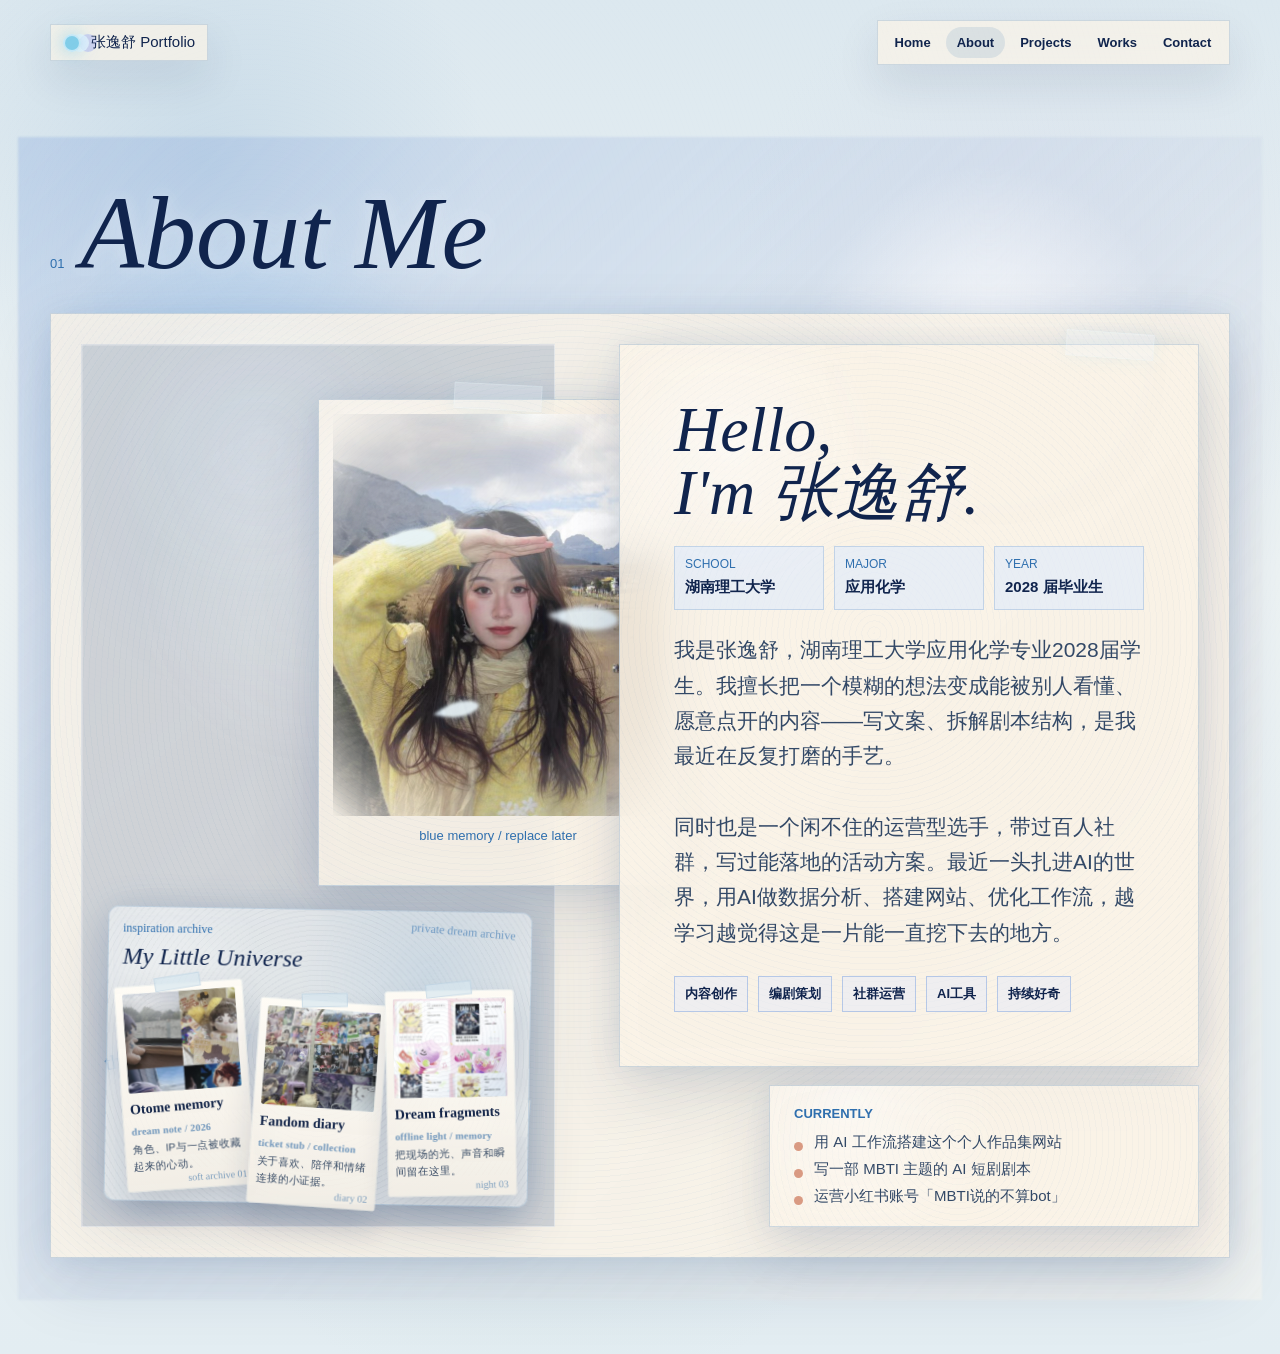
==== commit bb9347f3: "Add files via upload" ====
--- a/about.html
+++ b/about.html
@@ -1,4 +1,4 @@
-<!doctype html>
+﻿<!doctype html>
 <html lang="zh-CN">
   <head>
     <meta charset="UTF-8" />
@@ -30,7 +30,7 @@
             <figure class="polaroid about-photo">
               <span class="tape photo-tape"></span>
               <div class="about-photo-frame">
-                <img src="./assets/about/zhang-yishu.jpg" alt="张逸舒个人照片" />
+                <img src="./assets/about/zhang-yishu.jpg" alt="张逸舒个人照片" decoding="async" />
                 <span class="water-light"></span>
                 <span class="fish fish-one"></span>
                 <span class="fish fish-two"></span>
@@ -47,7 +47,7 @@
                 <article class="universe-card universe-card-one">
                   <span class="mini-tape"></span>
                   <div class="universe-photo">
-                    <img src="./assets/about/universe/otome-character.jpg" alt="二次元棉花娃娃收藏" />
+                    <img src="./assets/about/universe/otome-character.jpg" alt="二次元棉花娃娃收藏" loading="lazy" decoding="async" />
                   </div>
                   <h3>Otome memory</h3>
                   <p><strong>dream note / 2026</strong>角色、IP与一点被收藏起来的心动。</p>
@@ -55,7 +55,7 @@
                 <article class="universe-card universe-card-two">
                   <span class="mini-tape"></span>
                   <div class="universe-photo">
-                    <img src="./assets/about/universe/fandom-collection.jpg" alt="吃谷追星收藏" />
+                    <img src="./assets/about/universe/fandom-collection.jpg" alt="吃谷追星收藏" loading="lazy" decoding="async" />
                   </div>
                   <h3>Fandom diary</h3>
                   <p><strong>ticket stub / collection</strong>关于喜欢、陪伴和情绪连接的小证据。</p>
@@ -63,7 +63,7 @@
                 <article class="universe-card universe-card-three">
                   <span class="mini-tape"></span>
                   <div class="universe-photo">
-                    <img src="./assets/about/universe/offline-concert.jpg" alt="线下演唱会记录" />
+                    <img src="./assets/about/universe/offline-concert.jpg" alt="线下演唱会记录" loading="lazy" decoding="async" />
                   </div>
                   <h3>Dream fragments</h3>
                   <p><strong>offline light / memory</strong>把现场的光、声音和瞬间留在这里。</p>
@@ -94,7 +94,7 @@
       </section>
     </main>
 
-    <script src="./data.js"></script>
-    <script src="./script.js"></script>
+    <script src="./data.js" defer></script>
+    <script src="./script.js" defer></script>
   </body>
 </html>
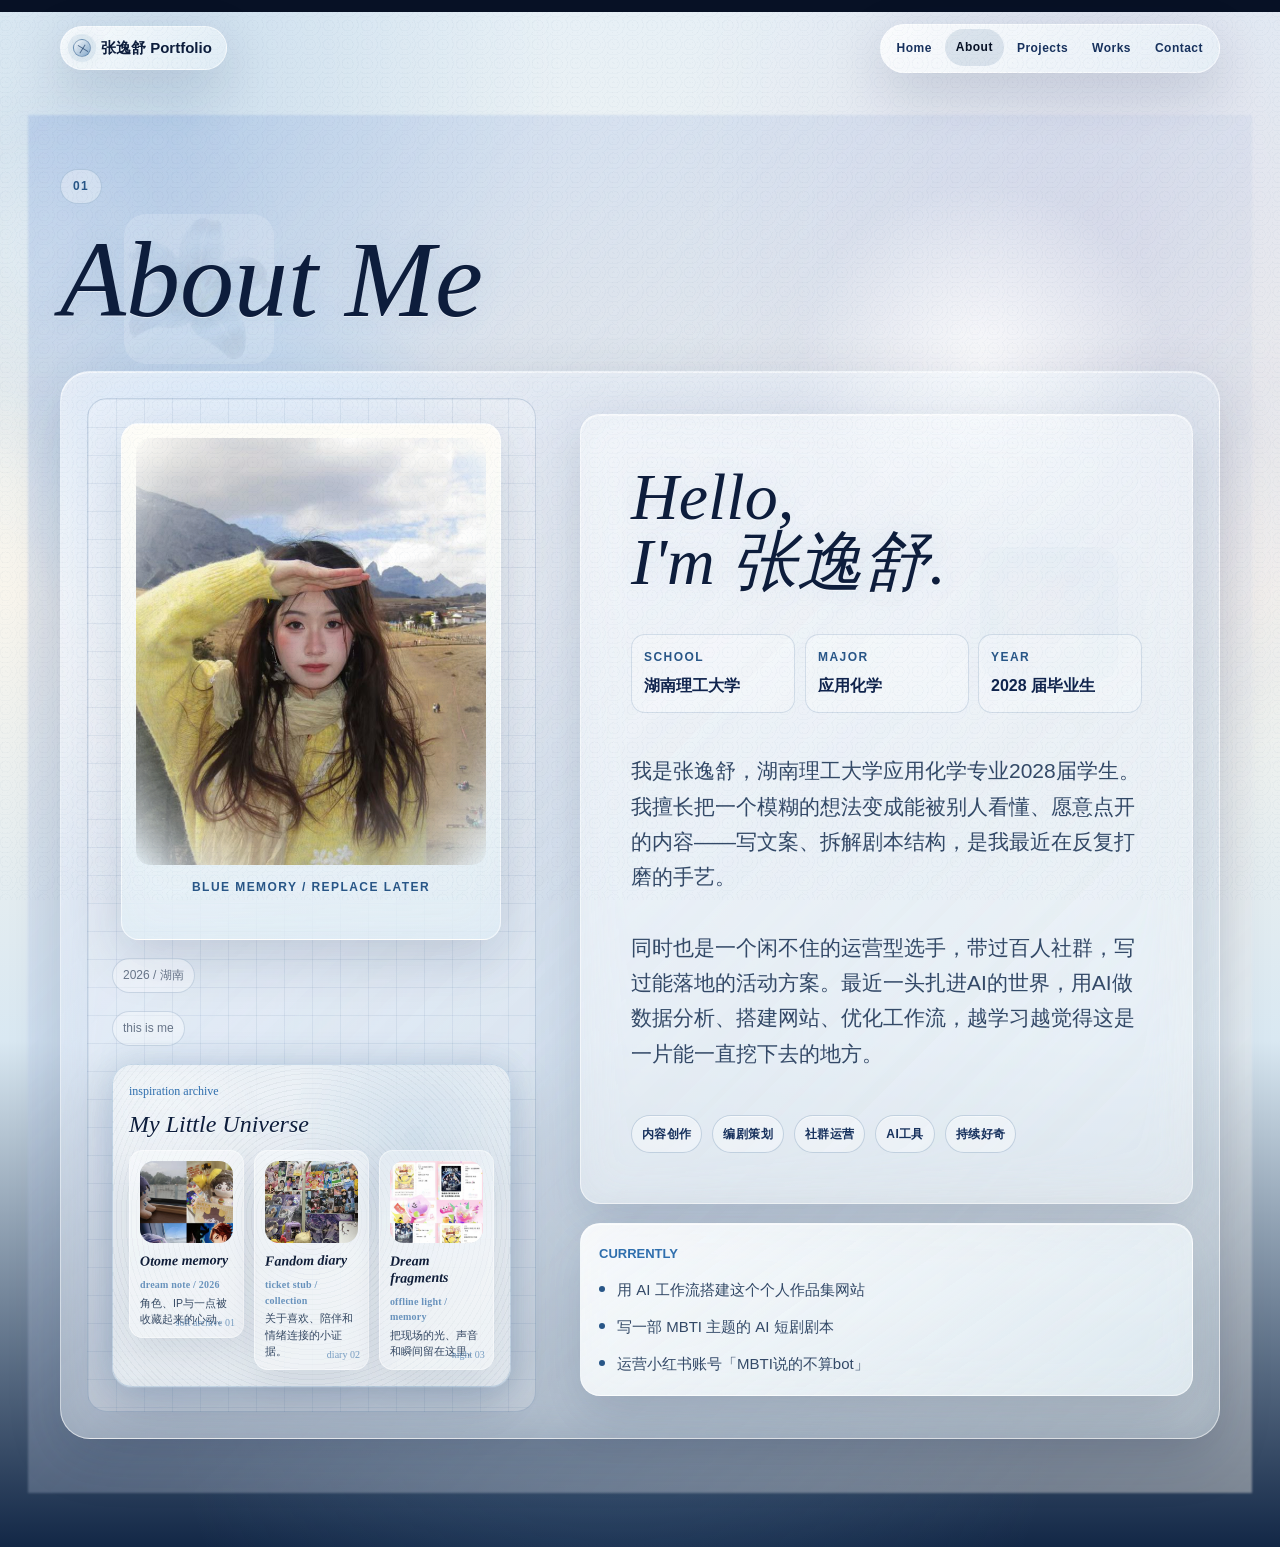
==== commit a3166b0c: "Add MBTI project display image" ====
--- a/about.html
+++ b/about.html
@@ -21,6 +21,8 @@
 
     <main>
       <section class="page about-page" aria-labelledby="about-title">
+        <img class="dream-decoration dream-decoration-about dream-decoration-flower" src="./assets/decorations/blue-flower.jpg" alt="" aria-hidden="true" loading="lazy" decoding="async" />
+        <img class="dream-decoration dream-decoration-about dream-decoration-cat" src="./assets/decorations/winged-cat.jpg" alt="" aria-hidden="true" loading="lazy" decoding="async" />
         <div class="section-title">
           <span>01</span>
           <h1 id="about-title">About Me</h1>
--- a/styles.css
+++ b/styles.css
@@ -5136,7 +5136,16 @@
   padding: 14px;
   text-align: left;
   transform: rotate(var(--work-tilt, -1deg)) translateY(var(--work-lift, 0));
+  cursor: default;
+}
+
+.works-page .work-tile[data-preview-index] {
   cursor: pointer;
+}
+
+.works-page .work-tile[data-preview-index]:focus-visible {
+  outline: 2px solid rgba(47, 111, 174, 0.42);
+  outline-offset: 6px;
 }
 
 .works-page .work-tile:nth-child(2n) {
@@ -5278,6 +5287,7 @@
   font-style: normal;
 }
 
+.work-action,
 .work-link-hint,
 .work-empty-note {
   display: inline-flex;
@@ -5292,6 +5302,28 @@
   box-shadow: 0 0 18px rgba(47, 111, 174, 0.08);
 }
 
+.work-action {
+  align-items: center;
+  justify-content: center;
+  text-decoration: none;
+  border: 1px solid rgba(47, 111, 174, 0.26);
+  font-family: inherit;
+  cursor: pointer;
+  transition:
+    transform 0.32s ease,
+    box-shadow 0.32s ease,
+    border-color 0.32s ease;
+}
+
+.work-action:hover,
+.work-action:focus-visible {
+  transform: translateY(-2px);
+  border-color: rgba(47, 111, 174, 0.42);
+  box-shadow:
+    0 0 24px rgba(126, 200, 227, 0.22),
+    0 12px 28px rgba(16, 36, 77, 0.12);
+}
+
 .work-preview-note {
   display: grid;
   gap: 16px;
@@ -5350,6 +5382,329 @@
     0 18px 42px rgba(16, 36, 77, 0.16);
 }
 
+/* Works preview modal */
+body.modal-open {
+  overflow: hidden;
+}
+
+html:has(body.modal-open) {
+  overflow: hidden;
+}
+
+#work-lightbox {
+  padding: clamp(18px, 4vw, 42px);
+  background:
+    radial-gradient(circle at 24% 18%, rgba(126, 200, 227, 0.24), transparent 280px),
+    radial-gradient(circle at 78% 72%, rgba(198, 193, 223, 0.18), transparent 320px),
+    rgba(7, 15, 38, 0.72);
+  animation: workModalFade 0.3s ease both;
+}
+
+#work-lightbox .lightbox-card {
+  width: min(820px, 92vw);
+  max-height: min(78vh, 700px);
+  min-height: 0;
+  display: block;
+  place-items: initial;
+  overflow-y: auto;
+  overscroll-behavior: contain;
+  padding: clamp(18px, 3vw, 34px);
+  border-radius: 10px;
+  background:
+    radial-gradient(circle at 18% 14%, rgba(255, 255, 255, 0.52), transparent 160px),
+    repeating-radial-gradient(circle at 44% 40%, rgba(47, 111, 174, 0.035) 0 1px, transparent 1px 6px),
+    rgba(251, 244, 232, 0.9);
+  box-shadow:
+    0 0 46px rgba(126, 200, 227, 0.22),
+    0 28px 86px rgba(3, 9, 28, 0.42);
+  animation: workArchiveIn 0.34s ease both;
+}
+
+.work-modal-gallery {
+  display: grid;
+  gap: 20px;
+  margin-top: 8px;
+}
+
+.work-modal-photo {
+  position: relative;
+  width: min(100%, 700px);
+  margin: 0 auto;
+  padding: 12px 12px 36px;
+  border-radius: 4px;
+  background: linear-gradient(180deg, rgba(255, 252, 244, 0.98), rgba(244, 238, 228, 0.94));
+  box-shadow:
+    0 16px 42px rgba(16, 36, 77, 0.16),
+    inset 0 0 0 1px rgba(47, 111, 174, 0.08);
+  transform: rotate(-0.8deg);
+}
+
+.work-modal-photo:nth-child(2n) {
+  transform: rotate(1deg);
+}
+
+.work-modal-photo::before {
+  content: "";
+  position: absolute;
+  top: -10px;
+  left: 50%;
+  width: 96px;
+  height: 22px;
+  transform: translateX(-50%) rotate(-4deg);
+  background: rgba(215, 232, 241, 0.74);
+  border: 1px solid rgba(47, 111, 174, 0.12);
+}
+
+.work-modal-photo img {
+  width: 100%;
+  max-height: 56vh;
+  display: block;
+  object-fit: contain;
+  border-radius: 3px;
+  filter: saturate(0.9) contrast(0.96) brightness(1.03);
+}
+
+.work-modal-photo.long-image img {
+  max-height: none;
+}
+
+.work-modal-photo figcaption {
+  position: absolute;
+  right: 12px;
+  bottom: 9px;
+  margin: 0;
+  color: rgba(47, 111, 174, 0.68);
+  font-family: "Comic Sans MS", "Bradley Hand ITC", cursive;
+  font-size: 12px;
+}
+
+@keyframes workModalFade {
+  from {
+    opacity: 0;
+  }
+  to {
+    opacity: 1;
+  }
+}
+
+@keyframes workArchiveIn {
+  from {
+    opacity: 0;
+    transform: translateY(18px) rotate(-1deg) scale(0.98);
+  }
+  to {
+    opacity: 1;
+    transform: translateY(0) rotate(0) scale(1);
+  }
+}
+
+#work-lightbox[aria-hidden="false"] {
+  display: grid;
+  place-items: center;
+}
+
+#work-lightbox > button {
+  position: fixed;
+  top: clamp(18px, 3vw, 34px);
+  right: clamp(18px, 4vw, 48px);
+  z-index: 3;
+  width: 42px;
+  height: 42px;
+  overflow: hidden;
+  border: 1px solid rgba(232, 244, 248, 0.46);
+  border-radius: 999px;
+  background:
+    radial-gradient(circle at 30% 25%, rgba(255, 255, 255, 0.28), transparent 48%),
+    rgba(10, 17, 40, 0.58);
+  color: transparent;
+  cursor: pointer;
+  box-shadow:
+    0 0 22px rgba(126, 200, 227, 0.22),
+    inset 0 0 18px rgba(232, 244, 248, 0.08);
+  backdrop-filter: blur(12px);
+}
+
+#work-lightbox > button::before,
+#work-lightbox > button::after {
+  content: "";
+  position: absolute;
+  top: 50%;
+  left: 50%;
+  width: 18px;
+  height: 1.5px;
+  background: rgba(232, 244, 248, 0.92);
+}
+
+#work-lightbox > button::before {
+  transform: translate(-50%, -50%) rotate(45deg);
+}
+
+#work-lightbox > button::after {
+  transform: translate(-50%, -50%) rotate(-45deg);
+}
+
+#work-lightbox .lightbox-card {
+  width: min(84vw, 1080px);
+  max-height: 86vh;
+  padding: clamp(18px, 3vw, 36px);
+  border: 1px solid rgba(126, 200, 227, 0.34);
+  border-radius: 14px;
+  background:
+    radial-gradient(circle at 18% 10%, rgba(232, 244, 248, 0.42), transparent 210px),
+    radial-gradient(circle at 82% 0%, rgba(198, 193, 223, 0.24), transparent 240px),
+    repeating-radial-gradient(circle at 38% 42%, rgba(47, 111, 174, 0.045) 0 1px, transparent 1px 6px),
+    linear-gradient(145deg, rgba(238, 247, 250, 0.94), rgba(247, 240, 229, 0.9));
+  box-shadow:
+    0 0 42px rgba(126, 200, 227, 0.24),
+    0 28px 88px rgba(3, 9, 28, 0.48),
+    inset 0 0 0 1px rgba(255, 255, 255, 0.42);
+}
+
+.work-preview-note {
+  max-width: none;
+  gap: 18px;
+}
+
+.modal-file-label {
+  width: fit-content;
+  padding: 6px 11px;
+  border: 1px solid rgba(47, 111, 174, 0.2);
+  border-radius: 999px;
+  background: rgba(215, 232, 241, 0.62);
+  color: rgba(22, 57, 100, 0.86);
+  font-family: "Comic Sans MS", "Bradley Hand ITC", cursive;
+  font-size: 12px;
+  letter-spacing: 0.02em;
+  box-shadow: 0 0 18px rgba(126, 200, 227, 0.16);
+}
+
+.work-slide-stack {
+  display: grid;
+  gap: clamp(18px, 3vw, 30px);
+  padding: 8px 0 2px;
+}
+
+.work-modal-page {
+  position: relative;
+  width: min(100%, 880px);
+  margin: 0 auto;
+  padding: clamp(10px, 1.8vw, 16px);
+  border-radius: 6px;
+  background: linear-gradient(180deg, rgba(255, 253, 247, 0.98), rgba(238, 244, 248, 0.94));
+  box-shadow:
+    0 18px 44px rgba(16, 36, 77, 0.16),
+    0 0 0 1px rgba(47, 111, 174, 0.08);
+}
+
+.work-modal-page::before {
+  content: "";
+  position: absolute;
+  top: -11px;
+  left: 50%;
+  width: 100px;
+  height: 22px;
+  transform: translateX(-50%) rotate(-3deg);
+  border: 1px solid rgba(47, 111, 174, 0.1);
+  background: rgba(215, 232, 241, 0.72);
+  box-shadow: 0 6px 12px rgba(16, 36, 77, 0.08);
+}
+
+.work-modal-page:nth-child(2n)::before {
+  transform: translateX(-50%) rotate(4deg);
+}
+
+.work-modal-page figcaption {
+  position: static;
+  display: inline-flex;
+  margin: 0 0 8px;
+  padding: 4px 8px;
+  border-radius: 999px;
+  background: rgba(126, 200, 227, 0.12);
+  color: rgba(22, 57, 100, 0.76);
+  font-family: "Comic Sans MS", "Bradley Hand ITC", cursive;
+  font-size: 12px;
+}
+
+.work-modal-page img {
+  width: 100%;
+  height: auto;
+  max-height: none;
+  display: block;
+  object-fit: contain;
+  border-radius: 4px;
+  filter: saturate(0.95) contrast(0.98);
+}
+
+.work-single-preview {
+  width: min(100%, 820px);
+  margin: 0 auto;
+  padding: clamp(10px, 1.8vw, 16px);
+  border-radius: 8px;
+  background: linear-gradient(180deg, rgba(255, 253, 247, 0.98), rgba(239, 247, 250, 0.94));
+  box-shadow:
+    0 18px 46px rgba(16, 36, 77, 0.16),
+    inset 0 0 0 1px rgba(47, 111, 174, 0.08);
+}
+
+.work-single-preview img {
+  width: 100%;
+  height: auto;
+  max-height: none;
+  display: block;
+  object-fit: contain;
+  border-radius: 5px;
+}
+
+.work-single-preview.is-long-image {
+  width: min(100%, 760px);
+}
+
+.work-pdf-frame {
+  width: 100%;
+  height: min(70vh, 720px);
+  padding: 10px;
+  border-radius: 10px;
+  background:
+    linear-gradient(180deg, rgba(255, 253, 247, 0.95), rgba(233, 243, 248, 0.9));
+  box-shadow:
+    0 18px 46px rgba(16, 36, 77, 0.16),
+    inset 0 0 0 1px rgba(47, 111, 174, 0.12);
+}
+
+.work-pdf-frame iframe {
+  width: 100%;
+  height: 100%;
+  display: block;
+  border: 0;
+  border-radius: 6px;
+  background: rgba(255, 253, 247, 0.96);
+}
+
+@media (max-width: 720px) {
+  #work-lightbox {
+    padding: 14px;
+  }
+
+  #work-lightbox .lightbox-card {
+    width: 94vw;
+    max-height: 84vh;
+    padding: 18px;
+  }
+
+  #work-lightbox > button {
+    top: 12px;
+    right: 12px;
+  }
+
+  .work-preview-note h2 {
+    font-size: 24px;
+  }
+
+  .work-pdf-frame {
+    height: 68vh;
+  }
+}
+
 /* Contact one-screen archive layout */
 @media (min-width: 981px) {
   .contact-body {
@@ -5539,3 +5894,2257 @@
     transform: rotate(var(--work-tilt, -1deg));
   }
 }
+
+/* Blue Dreamcore unified visual system */
+:root {
+  --bd-indigo-950: #071125;
+  --bd-indigo-900: #0d1d3c;
+  --bd-indigo-800: #17315d;
+  --bd-blue-700: #285687;
+  --bd-blue-500: #6f98bf;
+  --bd-blue-300: #b8d2e8;
+  --bd-blue-150: #dcebf4;
+  --bd-pearl: #f6f3ea;
+  --bd-milk: #fbf8ef;
+  --bd-violet: #c7c2df;
+  --bd-ink: #10233f;
+  --bd-muted: rgba(16, 35, 63, 0.68);
+  --bd-line: rgba(88, 128, 170, 0.28);
+  --bd-line-strong: rgba(42, 86, 135, 0.42);
+  --bd-glass: rgba(246, 250, 252, 0.62);
+  --bd-glass-soft: rgba(246, 250, 252, 0.42);
+  --bd-glass-deep: rgba(20, 45, 82, 0.36);
+  --bd-font-serif: Georgia, "Times New Roman", "Noto Serif SC", "Songti SC", serif;
+  --bd-font-sans: "Noto Sans SC", "PingFang SC", "Microsoft YaHei", Inter, Arial, sans-serif;
+  --bd-radius-xs: 10px;
+  --bd-radius-sm: 14px;
+  --bd-radius-md: 20px;
+  --bd-radius-lg: 30px;
+  --bd-blur: 22px;
+  --bd-shadow-soft: 0 18px 54px rgba(14, 34, 70, 0.16);
+  --bd-shadow-float: 0 28px 86px rgba(9, 24, 56, 0.22);
+  --bd-shadow-glow: 0 0 34px rgba(111, 152, 191, 0.22), 0 0 86px rgba(199, 194, 223, 0.14);
+  --bd-ease: cubic-bezier(0.22, 1, 0.36, 1);
+  --bd-page-width: min(1160px, calc(100% - 36px));
+}
+
+html {
+  min-height: 100%;
+  background: var(--bd-indigo-950);
+}
+
+body {
+  min-height: 100%;
+  overflow-x: hidden;
+  background:
+    radial-gradient(ellipse at 14% 6%, rgba(184, 210, 232, 0.6), transparent 30vw),
+    radial-gradient(ellipse at 86% 14%, rgba(199, 194, 223, 0.38), transparent 34vw),
+    radial-gradient(ellipse at 48% 72%, rgba(111, 152, 191, 0.28), transparent 38vw),
+    linear-gradient(180deg, #e7f0f6 0%, #f8f5ed 38%, #d9e8f2 67%, #122746 100%);
+  color: var(--bd-ink);
+  font-family: var(--bd-font-sans);
+  font-size: 16px;
+  font-weight: 400;
+  line-height: 1.72;
+}
+
+body::before {
+  content: "";
+  position: fixed;
+  inset: -12%;
+  z-index: -2;
+  background:
+    radial-gradient(ellipse at 24% 22%, rgba(255, 255, 255, 0.62), transparent 18%),
+    radial-gradient(ellipse at 74% 32%, rgba(111, 152, 191, 0.28), transparent 20%),
+    radial-gradient(ellipse at 38% 86%, rgba(199, 194, 223, 0.22), transparent 22%),
+    linear-gradient(125deg, transparent 0 34%, rgba(255, 255, 255, 0.24) 43%, transparent 57%);
+  filter: blur(18px);
+  opacity: 0.92;
+  animation: blueDreamDrift 24s var(--bd-ease) infinite alternate;
+}
+
+body::after {
+  content: "";
+  position: fixed;
+  inset: 0;
+  z-index: -1;
+  pointer-events: none;
+  background:
+    radial-gradient(circle at 26% 28%, rgba(16, 35, 63, 0.1) 0 1px, transparent 1px 7px),
+    radial-gradient(circle at 70% 72%, rgba(16, 35, 63, 0.07) 0 1px, transparent 1px 9px),
+    repeating-linear-gradient(112deg, rgba(255, 255, 255, 0.11) 0 1px, transparent 1px 12px);
+  mix-blend-mode: multiply;
+  opacity: 0.34;
+}
+
+.riso-grain {
+  z-index: 60;
+  opacity: 0.18;
+  mix-blend-mode: multiply;
+  background-image:
+    radial-gradient(circle at 50% 50%, rgba(7, 17, 37, 0.17) 0 0.7px, transparent 0.9px),
+    repeating-radial-gradient(circle at 30% 34%, rgba(40, 86, 135, 0.12) 0 1px, transparent 1px 5px);
+  background-size: 5px 5px, 19px 19px;
+}
+
+h1,
+h2,
+h3,
+.hello-line,
+.work-title,
+.archive-cover h1,
+.section-title h1,
+.contact-sheet h1 {
+  color: var(--bd-indigo-900);
+  font-family: var(--bd-font-serif);
+  font-style: italic;
+  font-weight: 400;
+  letter-spacing: 0;
+  text-shadow: 0 1px 0 rgba(255, 255, 255, 0.5), 0 0 26px rgba(111, 152, 191, 0.2);
+}
+
+h1,
+.section-title h1,
+.contact-sheet h1 {
+  font-size: clamp(42px, 10vw, 108px);
+  line-height: 0.92;
+}
+
+h2 {
+  font-size: clamp(30px, 6.4vw, 68px);
+  line-height: 0.98;
+}
+
+h3,
+.work-title {
+  font-size: clamp(20px, 3vw, 28px);
+  line-height: 1.16;
+}
+
+p,
+li,
+dd,
+.work-intro,
+.project-body p,
+.page-note,
+.contact-intro {
+  color: var(--bd-muted);
+  font-family: var(--bd-font-sans);
+  font-size: clamp(14px, 2.9vw, 16px);
+  line-height: 1.78;
+}
+
+.eyebrow,
+.section-title span,
+.project-label,
+.time-label,
+dt,
+figcaption,
+.contact-label,
+.modal-file-label {
+  color: var(--bd-blue-700);
+  font-family: var(--bd-font-sans);
+  font-size: 12px;
+  font-weight: 700;
+  letter-spacing: 0.12em;
+  text-transform: uppercase;
+}
+
+.site-header {
+  position: sticky;
+  top: 12px;
+  z-index: 50;
+  width: var(--bd-page-width);
+  padding: 0;
+  margin: 12px auto 0;
+}
+
+.brand,
+.nav {
+  border: 1px solid rgba(255, 255, 255, 0.56);
+  border-radius: 999px;
+  background:
+    linear-gradient(135deg, rgba(255, 255, 255, 0.68), rgba(220, 235, 244, 0.38)),
+    rgba(246, 250, 252, 0.52);
+  box-shadow: var(--bd-shadow-soft);
+  backdrop-filter: blur(18px) saturate(1.12);
+}
+
+.brand {
+  min-height: 42px;
+  padding: 8px 14px 8px 12px;
+  color: var(--bd-indigo-900);
+  font-weight: 700;
+}
+
+.brand-dot {
+  position: relative;
+  width: 18px;
+  height: 18px;
+  overflow: hidden;
+  border: 1px solid rgba(40, 86, 135, 0.48);
+  border-radius: 50%;
+  background:
+    linear-gradient(135deg, rgba(255, 255, 255, 0.92), rgba(111, 152, 191, 0.72)),
+    var(--bd-blue-300);
+  box-shadow: 0 0 0 5px rgba(111, 152, 191, 0.12), 0 0 20px rgba(40, 86, 135, 0.18);
+}
+
+.brand-dot::before,
+.brand-dot::after {
+  content: "";
+  position: absolute;
+  background: rgba(16, 49, 93, 0.64);
+}
+
+.brand-dot::before {
+  top: 8px;
+  left: 3px;
+  width: 12px;
+  height: 1px;
+  transform: rotate(32deg);
+}
+
+.brand-dot::after {
+  top: 4px;
+  left: 8px;
+  width: 1px;
+  height: 10px;
+  transform: rotate(32deg);
+}
+
+.nav {
+  gap: 2px;
+  max-width: 100%;
+  padding: 5px;
+  overflow-x: auto;
+  scrollbar-width: none;
+}
+
+.nav::-webkit-scrollbar {
+  display: none;
+}
+
+.nav a {
+  border-radius: 999px;
+  color: var(--bd-indigo-800);
+  font-size: 12px;
+  font-weight: 700;
+  letter-spacing: 0.04em;
+  transition: color 260ms var(--bd-ease), background 260ms var(--bd-ease), transform 260ms var(--bd-ease);
+  white-space: nowrap;
+}
+
+.nav a:hover,
+.nav a[aria-current="page"] {
+  background: rgba(40, 86, 135, 0.13);
+  color: var(--bd-indigo-950);
+  transform: translateY(-1px);
+}
+
+.page,
+.contact-page,
+.page-spread {
+  width: var(--bd-page-width);
+}
+
+.page {
+  padding: clamp(54px, 9vw, 108px) 0;
+  opacity: 1;
+  filter: none;
+  transform: none;
+}
+
+.section-title {
+  display: grid;
+  gap: 8px;
+  margin-bottom: clamp(22px, 5vw, 42px);
+}
+
+.section-title span {
+  width: fit-content;
+  padding: 6px 12px;
+  border: 1px solid var(--bd-line);
+  border-radius: 999px;
+  background: rgba(255, 255, 255, 0.34);
+}
+
+.page-note,
+.paper-strip {
+  max-width: 720px;
+  margin-bottom: clamp(22px, 5vw, 36px);
+  padding: 16px 18px;
+  border: 1px solid rgba(255, 255, 255, 0.54);
+  border-radius: var(--bd-radius-sm);
+  background: rgba(246, 250, 252, 0.42);
+  box-shadow: var(--bd-shadow-soft);
+  backdrop-filter: blur(var(--bd-blur));
+  transform: none;
+}
+
+.paper-sheet,
+.polaroid,
+.project-card,
+.timeline-item,
+.work-tile,
+.contact-sheet,
+.paper-strip,
+.about-book,
+.about-copy,
+.currently-card,
+.archive-note,
+.archive-process,
+.archive-gallery,
+.archive-cover,
+.detail-sections section,
+.project-hero,
+.process-board article,
+.timeline-notes article,
+.community-growth,
+.viral-note,
+.qr-card,
+.status-card,
+.contact-main-card,
+.lightbox-card,
+#work-lightbox .lightbox-card,
+.work-detail-section {
+  border: 1px solid rgba(255, 255, 255, 0.56);
+  border-radius: var(--bd-radius-md);
+  background:
+    linear-gradient(145deg, rgba(255, 255, 255, 0.7), rgba(220, 235, 244, 0.36)),
+    var(--bd-glass);
+  box-shadow: var(--bd-shadow-soft), inset 0 1px 0 rgba(255, 255, 255, 0.62);
+  backdrop-filter: blur(var(--bd-blur)) saturate(1.1);
+}
+
+.home-page {
+  position: relative;
+  width: var(--bd-page-width);
+  min-height: auto;
+  margin: 0 auto;
+  padding: clamp(38px, 8vw, 86px) 0 clamp(58px, 10vw, 110px);
+  opacity: 1;
+  filter: none;
+  transform: none;
+  isolation: isolate;
+}
+
+.home-page::before,
+.home-page::after,
+.about-page::after,
+.projects-page::after,
+.works-page::after,
+.contact-page::after,
+.archive-project::after {
+  content: "";
+  position: absolute;
+  z-index: -1;
+  pointer-events: none;
+}
+
+.home-page::before {
+  top: 52px;
+  right: min(4vw, 48px);
+  width: clamp(150px, 26vw, 310px);
+  aspect-ratio: 1;
+  border: 1px solid rgba(40, 86, 135, 0.2);
+  border-radius: 50%;
+  background:
+    radial-gradient(circle at 50% 50%, transparent 0 23%, rgba(40, 86, 135, 0.2) 23.5% 24%, transparent 24.5% 38%, rgba(40, 86, 135, 0.16) 38.5% 39%, transparent 39.5%),
+    linear-gradient(90deg, transparent 49%, rgba(40, 86, 135, 0.16) 49.5% 50.5%, transparent 51%),
+    linear-gradient(0deg, transparent 49%, rgba(40, 86, 135, 0.16) 49.5% 50.5%, transparent 51%);
+  opacity: 0.64;
+  filter: blur(0.2px);
+}
+
+.home-page::after {
+  left: -24px;
+  bottom: 42px;
+  width: 210px;
+  height: 100px;
+  border: 1.5px solid rgba(40, 86, 135, 0.24);
+  border-top: 0;
+  border-radius: 0 0 999px 999px;
+  transform: rotate(-6deg);
+  opacity: 0.48;
+}
+
+.open-book {
+  display: grid;
+  grid-template-columns: minmax(0, 0.95fr) minmax(320px, 0.88fr);
+  gap: clamp(22px, 5vw, 50px);
+  align-items: stretch;
+  max-width: 1120px;
+  min-height: 0;
+  margin: 0 auto;
+  padding: 0;
+  perspective: none;
+}
+
+.open-book::before,
+.book-grid,
+.tape,
+.page-corner {
+  display: none;
+}
+
+.book-page,
+.home-page .book-page,
+.home-page .book-left,
+.home-page .book-right {
+  position: relative;
+  min-width: 0;
+  min-height: 0;
+  overflow: hidden;
+  padding: clamp(22px, 4vw, 42px);
+  border-radius: var(--bd-radius-lg);
+  transform: none;
+}
+
+.book-page::before,
+.book-page::after {
+  content: "";
+  position: absolute;
+  pointer-events: none;
+}
+
+.book-page::before {
+  inset: 14px;
+  border: 1px solid rgba(40, 86, 135, 0.16);
+  border-radius: calc(var(--bd-radius-lg) - 10px);
+}
+
+.book-left::after {
+  right: -28px;
+  bottom: -18px;
+  width: 148px;
+  height: 96px;
+  border: 1.5px solid rgba(40, 86, 135, 0.34);
+  border-radius: 70% 40% 70% 40%;
+  transform: rotate(-12deg);
+}
+
+.book-right::after {
+  right: 28px;
+  top: 30px;
+  width: 118px;
+  height: 118px;
+  background:
+    radial-gradient(circle at 18% 18%, var(--bd-blue-700) 0 2px, transparent 2px),
+    radial-gradient(circle at 70% 20%, var(--bd-blue-700) 0 2px, transparent 2px),
+    radial-gradient(circle at 46% 54%, var(--bd-blue-700) 0 2px, transparent 2px),
+    radial-gradient(circle at 82% 76%, var(--bd-blue-700) 0 2px, transparent 2px),
+    linear-gradient(33deg, transparent 0 49%, rgba(40, 86, 135, 0.34) 49% 51%, transparent 51%),
+    linear-gradient(137deg, transparent 0 49%, rgba(40, 86, 135, 0.22) 49% 51%, transparent 51%);
+  opacity: 0.42;
+}
+
+.home-copy {
+  position: relative;
+  display: grid;
+  min-width: 0;
+  min-height: 100%;
+  align-content: center;
+  gap: clamp(16px, 3vw, 24px);
+  padding: 0;
+  border: 0;
+  background: transparent;
+  box-shadow: none;
+  backdrop-filter: none;
+  transform: none;
+}
+
+.home-copy::after {
+  content: "";
+  width: 128px;
+  height: 1px;
+  margin-top: 4px;
+  background: linear-gradient(90deg, rgba(40, 86, 135, 0.56), transparent);
+}
+
+.home-copy h1,
+.home-page .home-copy h1 {
+  max-width: 620px;
+  margin: 0;
+  color: var(--bd-indigo-900);
+  font-size: clamp(46px, 11vw, 112px);
+  line-height: 0.9;
+}
+
+.home-line,
+.home-page .home-line {
+  max-width: 520px;
+  margin: 0;
+  color: rgba(16, 35, 63, 0.74);
+  font-size: clamp(16px, 3.8vw, 21px);
+}
+
+.portfolio-button,
+.resume-button,
+.detail-link,
+.back-link,
+.work-action,
+.contact-sheet a {
+  display: inline-flex;
+  width: fit-content;
+  align-items: center;
+  justify-content: center;
+  min-height: 42px;
+  padding: 10px 16px;
+  border: 1px solid rgba(40, 86, 135, 0.34);
+  border-radius: 999px;
+  background:
+    linear-gradient(135deg, rgba(255, 255, 255, 0.74), rgba(184, 210, 232, 0.28)),
+    rgba(246, 250, 252, 0.5);
+  color: var(--bd-indigo-800);
+  font-family: var(--bd-font-sans);
+  font-size: 13px;
+  font-weight: 700;
+  letter-spacing: 0.02em;
+  box-shadow: 0 12px 30px rgba(14, 34, 70, 0.12);
+  backdrop-filter: blur(14px);
+  transition: transform 320ms var(--bd-ease), box-shadow 320ms var(--bd-ease), border-color 320ms var(--bd-ease);
+}
+
+.portfolio-button:hover,
+.resume-button:hover,
+.detail-link:hover,
+.back-link:hover,
+.work-action:hover {
+  border-color: rgba(40, 86, 135, 0.52);
+  box-shadow: var(--bd-shadow-glow), 0 18px 42px rgba(14, 34, 70, 0.18);
+  transform: translateY(-3px);
+}
+
+.home-polaroid,
+.home-page .home-polaroid,
+.polaroid {
+  position: relative;
+  inset: auto;
+  width: 100%;
+  max-width: 440px;
+  margin: 0 auto;
+  padding: 14px 14px 42px;
+  border-radius: 18px;
+  background: linear-gradient(180deg, rgba(255, 253, 247, 0.92), rgba(220, 235, 244, 0.62));
+  transform: none;
+}
+
+.photo-placeholder,
+.ocean-photo {
+  position: relative;
+  overflow: hidden;
+  border-radius: 12px;
+  background:
+    linear-gradient(135deg, rgba(255, 255, 255, 0.44), transparent 46%),
+    linear-gradient(160deg, var(--bd-blue-150), var(--bd-blue-500));
+}
+
+.photo-placeholder img,
+.project-cover img,
+.work-thumb img,
+.project-photo img,
+.qr-card img,
+.about-photo-frame img,
+.universe-photo img {
+  filter: saturate(0.62) contrast(0.94) brightness(1.05) sepia(0.06) hue-rotate(172deg);
+}
+
+.photo-placeholder::after,
+.project-cover::after,
+.work-thumb::after,
+.project-photo::after,
+.universe-photo::after {
+  content: "";
+  position: absolute;
+  inset: 0;
+  pointer-events: none;
+  background:
+    radial-gradient(circle at 28% 18%, rgba(255, 255, 255, 0.34), transparent 18%),
+    repeating-radial-gradient(circle at 50% 50%, rgba(7, 17, 37, 0.08) 0 1px, transparent 1px 5px);
+  mix-blend-mode: screen;
+  opacity: 0.56;
+}
+
+.home-mini-tags,
+.home-archive-label,
+.book-note {
+  position: static;
+  width: auto;
+  margin: 16px 0 0;
+  transform: none;
+}
+
+.home-mini-tags {
+  display: flex;
+  flex-wrap: wrap;
+  gap: 8px;
+}
+
+.home-mini-tags span,
+.home-archive-label,
+.tag-cloud span,
+.work-tags i,
+.work-record-tags span,
+.channel-notes span,
+.response-flow span,
+.status-card li {
+  border: 1px solid rgba(40, 86, 135, 0.22);
+  border-radius: 999px;
+  background: rgba(255, 255, 255, 0.38);
+  color: var(--bd-indigo-800);
+  font-family: var(--bd-font-sans);
+  font-size: 12px;
+  font-weight: 600;
+  letter-spacing: 0.03em;
+  box-shadow: inset 0 1px 0 rgba(255, 255, 255, 0.48);
+  transform: none;
+}
+
+.home-mini-tags span {
+  padding: 7px 10px;
+}
+
+.home-archive-label {
+  display: grid;
+  gap: 4px;
+  padding: 12px 14px;
+}
+
+.home-archive-label span,
+.home-archive-label strong {
+  color: var(--bd-indigo-800);
+  font-size: 12px;
+  letter-spacing: 0.08em;
+}
+
+.book-note {
+  width: fit-content;
+  padding: 6px 10px;
+  border-radius: 999px;
+  color: rgba(16, 35, 63, 0.5);
+  font-family: var(--bd-font-sans);
+  font-size: 11px;
+  letter-spacing: 0.12em;
+  text-transform: uppercase;
+}
+
+.floating-fish,
+.fish {
+  position: absolute;
+  width: 68px;
+  height: 26px;
+  border: 1.5px solid rgba(40, 86, 135, 0.34);
+  border-radius: 999px 70% 70% 999px;
+  background: rgba(255, 255, 255, 0.16);
+  box-shadow: 0 0 24px rgba(111, 152, 191, 0.16);
+  filter: none;
+  opacity: 0.5;
+  animation: decoFloat 8s var(--bd-ease) infinite alternate;
+}
+
+.floating-fish::after,
+.fish::after {
+  content: "";
+  position: absolute;
+  right: -13px;
+  left: auto;
+  top: 5px;
+  border-top: 8px solid transparent;
+  border-bottom: 8px solid transparent;
+  border-left: 15px solid rgba(40, 86, 135, 0.28);
+  border-right: 0;
+}
+
+.about-book {
+  display: grid;
+  grid-template-columns: minmax(280px, 0.82fr) minmax(0, 1.12fr);
+  gap: clamp(20px, 5vw, 44px);
+  padding: clamp(16px, 3vw, 26px);
+  border-radius: var(--bd-radius-lg);
+  background:
+    radial-gradient(ellipse at 12% 18%, rgba(255, 255, 255, 0.52), transparent 28%),
+    linear-gradient(135deg, rgba(255, 255, 255, 0.5), rgba(184, 210, 232, 0.28));
+  transform: none;
+}
+
+.about-left-page,
+.about-right-page {
+  min-height: 0;
+}
+
+.about-left-page {
+  display: grid;
+  gap: 18px;
+  padding: clamp(14px, 3vw, 24px);
+  border: 1px solid rgba(40, 86, 135, 0.18);
+  border-radius: var(--bd-radius-md);
+  background:
+    linear-gradient(rgba(40, 86, 135, 0.08) 1px, transparent 1px),
+    linear-gradient(90deg, rgba(40, 86, 135, 0.08) 1px, transparent 1px),
+    rgba(255, 255, 255, 0.22);
+  background-size: 28px 28px;
+}
+
+.about-photo,
+.photo-date,
+.hand-arrow,
+.little-universe {
+  position: relative;
+  inset: auto;
+  left: auto;
+  right: auto;
+  bottom: auto;
+  top: auto;
+  width: 100%;
+  transform: none;
+}
+
+.about-photo {
+  max-width: 380px;
+  margin: 0 auto;
+}
+
+.photo-date,
+.hand-arrow {
+  width: fit-content;
+  padding: 6px 10px;
+  border: 1px solid rgba(40, 86, 135, 0.18);
+  border-radius: 999px;
+  background: rgba(255, 255, 255, 0.34);
+  color: rgba(16, 35, 63, 0.6);
+  font-family: var(--bd-font-sans);
+  font-size: 12px;
+}
+
+.hand-arrow::after,
+.little-universe::after,
+.mini-tape {
+  display: none;
+}
+
+.about-photo-frame,
+.universe-photo {
+  border-radius: 14px;
+}
+
+.about-copy {
+  display: grid;
+  gap: 18px;
+  padding: clamp(24px, 5vw, 50px);
+  background: rgba(255, 255, 255, 0.36);
+  transform: none;
+}
+
+.hello-line {
+  font-size: clamp(34px, 7vw, 66px);
+  line-height: 0.98;
+}
+
+.student-info {
+  grid-template-columns: repeat(3, minmax(0, 1fr));
+  gap: 10px;
+}
+
+.student-info div {
+  padding: 12px;
+  border: 1px solid rgba(40, 86, 135, 0.16);
+  border-radius: var(--bd-radius-sm);
+  background: rgba(255, 255, 255, 0.28);
+}
+
+.currently-card {
+  justify-self: stretch;
+  width: 100%;
+  padding: 18px;
+  transform: none;
+}
+
+.currently-card ul {
+  gap: 10px;
+}
+
+.currently-card li {
+  padding-left: 18px;
+}
+
+.currently-card li::before {
+  width: 6px;
+  height: 6px;
+  background: var(--bd-blue-700);
+}
+
+.little-universe {
+  display: grid;
+  gap: 12px;
+  padding: 16px;
+  border-radius: var(--bd-radius-md);
+}
+
+.little-universe h2,
+.universe-card h3 {
+  color: var(--bd-indigo-900);
+  font-family: var(--bd-font-serif);
+  font-style: italic;
+}
+
+.universe-collage {
+  grid-template-columns: repeat(3, minmax(0, 1fr));
+  gap: 10px;
+}
+
+.universe-card,
+.universe-card:nth-child(n) {
+  display: grid;
+  gap: 8px;
+  padding: 10px;
+  border: 1px solid rgba(255, 255, 255, 0.44);
+  border-radius: var(--bd-radius-sm);
+  background: rgba(255, 255, 255, 0.34);
+  box-shadow: 0 12px 34px rgba(14, 34, 70, 0.1);
+  transform: none;
+}
+
+.projects-page {
+  position: relative;
+}
+
+.projects-page::after {
+  right: 4%;
+  top: 130px;
+  width: 160px;
+  height: 130px;
+  background:
+    radial-gradient(circle at 16% 30%, var(--bd-blue-700) 0 2px, transparent 2px),
+    radial-gradient(circle at 46% 12%, var(--bd-blue-700) 0 2px, transparent 2px),
+    radial-gradient(circle at 80% 42%, var(--bd-blue-700) 0 2px, transparent 2px),
+    radial-gradient(circle at 56% 78%, var(--bd-blue-700) 0 2px, transparent 2px),
+    linear-gradient(28deg, transparent 0 49%, rgba(40, 86, 135, 0.24) 49% 51%, transparent 51%),
+    linear-gradient(150deg, transparent 0 49%, rgba(199, 194, 223, 0.28) 49% 51%, transparent 51%);
+  opacity: 0.46;
+}
+
+.project-grid,
+.projects-page .project-grid {
+  display: grid;
+  grid-template-columns: repeat(2, minmax(0, 1fr));
+  gap: clamp(18px, 3vw, 28px);
+  align-items: stretch;
+}
+
+.project-card,
+.projects-page .project-card,
+.project-card:nth-child(n),
+.projects-page .project-card:nth-child(n) {
+  position: relative;
+  inset: auto;
+  min-height: 0;
+  overflow: hidden;
+  display: grid;
+  grid-template-rows: auto 1fr;
+  transform: none;
+  cursor: pointer;
+  transition: transform 340ms var(--bd-ease), box-shadow 340ms var(--bd-ease), border-color 340ms var(--bd-ease);
+}
+
+.project-card::before,
+.projects-page .project-card::before {
+  content: "";
+  position: absolute;
+  inset: 12px;
+  z-index: 1;
+  pointer-events: none;
+  border: 1px solid rgba(40, 86, 135, 0.12);
+  border-radius: calc(var(--bd-radius-md) - 8px);
+  background: none;
+}
+
+.project-card:hover,
+.projects-page .project-card:hover,
+.work-tile:hover {
+  border-color: rgba(40, 86, 135, 0.42);
+  box-shadow: var(--bd-shadow-float), var(--bd-shadow-glow);
+  transform: translateY(-6px);
+}
+
+.project-cover,
+.works-page .work-thumb,
+.work-thumb {
+  position: relative;
+  min-height: 0;
+  aspect-ratio: 4 / 3;
+  overflow: hidden;
+  display: grid;
+  place-items: center;
+  margin: 14px 14px 0;
+  padding: 10px;
+  border: 1px solid rgba(40, 86, 135, 0.18);
+  border-radius: 16px;
+  background:
+    linear-gradient(180deg, rgba(255, 253, 247, 0.92), rgba(220, 235, 244, 0.68)),
+    var(--bd-blue-150);
+  box-shadow: inset 0 0 0 8px rgba(255, 255, 255, 0.22), 0 12px 28px rgba(14, 34, 70, 0.1);
+}
+
+.project-cover::before,
+.works-page .work-thumb::before {
+  content: "";
+  position: absolute;
+  top: 8px;
+  left: 50%;
+  z-index: 2;
+  width: 84px;
+  height: 18px;
+  border: 1px solid rgba(40, 86, 135, 0.12);
+  border-radius: 999px;
+  background: rgba(255, 255, 255, 0.42);
+  box-shadow: 0 5px 14px rgba(14, 34, 70, 0.08);
+  transform: translateX(-50%);
+}
+
+.project-cover img,
+.works-page .work-thumb img,
+.work-thumb img {
+  width: 100%;
+  height: 100%;
+  display: block;
+  object-fit: contain;
+  border-radius: 10px;
+  background: rgba(255, 255, 255, 0.28);
+}
+
+.project-body {
+  display: grid;
+  gap: 14px;
+  padding: 22px;
+}
+
+.project-body h2,
+.project-card .project-body h2 {
+  margin: 0;
+  color: var(--bd-indigo-900);
+  font-size: clamp(25px, 5vw, 42px);
+  line-height: 1.02;
+}
+
+.project-tags,
+.work-tags,
+.preview-tags {
+  display: flex;
+  flex-wrap: wrap;
+  gap: 8px;
+}
+
+.works-page {
+  position: relative;
+}
+
+.works-page::after {
+  left: 2%;
+  top: 120px;
+  width: 120px;
+  height: 170px;
+  border: 1.5px solid rgba(40, 86, 135, 0.22);
+  border-radius: 56% 56% 48% 48%;
+  box-shadow:
+    inset 0 40px 0 rgba(255, 255, 255, 0.18),
+    24px 46px 0 -22px rgba(40, 86, 135, 0.24),
+    -24px 46px 0 -22px rgba(40, 86, 135, 0.24);
+  opacity: 0.38;
+}
+
+.works-page .works-board {
+  display: grid;
+  grid-template-columns: repeat(3, minmax(0, 1fr));
+  gap: clamp(18px, 3vw, 28px);
+  align-items: stretch;
+  padding: 0 0 48px;
+  background: transparent;
+}
+
+.works-page .work-tile,
+.works-page .work-tile:nth-child(n),
+.work-tile,
+.work-tile:nth-child(n) {
+  position: relative;
+  inset: auto;
+  min-height: 0;
+  display: grid;
+  grid-template-rows: auto auto 1fr auto auto;
+  gap: 12px;
+  padding: 0 0 18px;
+  text-align: left;
+  transform: none;
+}
+
+.works-page .featured-work {
+  grid-column: span 2;
+}
+
+.works-page .work-tile.has-cover {
+  min-height: 0;
+}
+
+.works-page .work-tile.has-cover .work-thumb,
+.works-page .featured-work .work-thumb {
+  min-height: 0;
+  aspect-ratio: 4 / 3;
+}
+
+.work-title,
+.work-intro,
+.work-tags,
+.work-action,
+.work-empty-note {
+  margin-inline: 18px;
+}
+
+.work-title {
+  color: var(--bd-indigo-900);
+}
+
+.work-empty-note {
+  width: fit-content;
+  padding: 8px 12px;
+  border: 1px solid rgba(40, 86, 135, 0.22);
+  border-radius: 999px;
+  background: rgba(255, 255, 255, 0.34);
+  color: var(--bd-blue-700);
+  font-size: 12px;
+}
+
+.archive-project {
+  position: relative;
+}
+
+.archive-project::after {
+  right: 0;
+  bottom: 64px;
+  width: min(220px, 38vw);
+  height: min(220px, 38vw);
+  border: 1px solid rgba(40, 86, 135, 0.18);
+  border-radius: 50%;
+  background:
+    radial-gradient(circle at 50% 50%, transparent 0 30%, rgba(40, 86, 135, 0.12) 30.5% 31%, transparent 31.5%),
+    linear-gradient(135deg, transparent 49%, rgba(40, 86, 135, 0.12) 49.5% 50.5%, transparent 51%);
+  opacity: 0.42;
+}
+
+.archive-cover {
+  display: grid;
+  grid-template-columns: minmax(0, 1fr) minmax(280px, 0.72fr);
+  gap: clamp(20px, 4vw, 40px);
+  align-items: center;
+  min-height: 0;
+  padding: clamp(24px, 5vw, 48px);
+}
+
+.archive-cover::before {
+  inset: 14px;
+  border-color: rgba(40, 86, 135, 0.14);
+  border-radius: calc(var(--bd-radius-md) - 8px);
+}
+
+.archive-cover h1 {
+  color: var(--bd-indigo-900);
+}
+
+.archive-cover-copy > p:last-child,
+.decor-title {
+  color: rgba(16, 35, 63, 0.62);
+  font-family: var(--bd-font-serif);
+  font-style: italic;
+}
+
+.archive-sticker {
+  border: 1px solid rgba(40, 86, 135, 0.22);
+  border-radius: 999px;
+  background: rgba(255, 255, 255, 0.38);
+  color: var(--bd-indigo-800);
+  font-family: var(--bd-font-sans);
+  transform: none;
+}
+
+.archive-note,
+.archive-process,
+.archive-gallery,
+.community-growth,
+.viral-note {
+  display: grid;
+  gap: 14px;
+  margin-top: clamp(20px, 4vw, 34px);
+  padding: clamp(20px, 4vw, 34px);
+  transform: none;
+}
+
+.process-board,
+.direction-cards,
+.timeline-notes,
+.material-wall,
+.photo-wall,
+.case-placeholders,
+.metric-notes,
+.contact-layout {
+  display: grid;
+  gap: clamp(14px, 3vw, 22px);
+}
+
+.process-board,
+.direction-cards,
+.timeline-notes {
+  grid-template-columns: repeat(4, minmax(0, 1fr));
+}
+
+.process-board article,
+.timeline-notes article {
+  padding: 18px;
+}
+
+.process-board article span,
+.timeline-notes article span {
+  color: var(--bd-blue-700);
+  font-family: var(--bd-font-serif);
+  font-size: 26px;
+  font-style: italic;
+}
+
+.photo-wall,
+.three-photo-wall,
+.material-wall,
+.case-placeholders.image-cases {
+  grid-template-columns: repeat(3, minmax(0, 1fr));
+  align-items: start;
+}
+
+.project-photo,
+.photo-wall figure,
+.material-wall figure,
+.three-photo-wall .project-photo,
+.image-cases .project-photo {
+  position: relative;
+  width: auto;
+  max-width: none;
+  margin: 0;
+  padding: 12px 12px 38px;
+  border: 1px solid rgba(255, 255, 255, 0.56);
+  border-radius: 18px;
+  background: linear-gradient(180deg, rgba(255, 253, 247, 0.94), rgba(220, 235, 244, 0.64));
+  box-shadow: var(--bd-shadow-soft);
+  transform: none;
+}
+
+.project-photo::before,
+.photo-wall figure::before,
+.material-wall figure::before {
+  top: 8px;
+  width: 78px;
+  height: 18px;
+  border-radius: 999px;
+  background: rgba(255, 255, 255, 0.48);
+}
+
+.project-photo img,
+.photo-wall figure img,
+.material-wall figure img,
+.project-photo div {
+  width: 100%;
+  height: auto;
+  max-height: 70vh;
+  display: block;
+  object-fit: contain;
+  border-radius: 10px;
+}
+
+.project-photo figcaption,
+.photo-wall figcaption,
+.material-wall figcaption {
+  position: absolute;
+  left: 12px;
+  right: 12px;
+  bottom: 10px;
+  margin: 0;
+  color: rgba(16, 35, 63, 0.58);
+  font-family: var(--bd-font-sans);
+  font-size: 11px;
+  text-align: center;
+}
+
+.contact-body {
+  overflow: auto;
+}
+
+.contact-page {
+  position: relative;
+  display: grid;
+  align-items: center;
+  min-height: calc(100vh - 76px);
+  height: auto;
+  padding: clamp(44px, 8vw, 86px) 0;
+}
+
+.contact-page::after {
+  right: 5%;
+  top: 70px;
+  width: 170px;
+  height: 170px;
+  border: 1px solid rgba(40, 86, 135, 0.22);
+  border-radius: 50% 50% 44% 44%;
+  background:
+    radial-gradient(circle at 42% 42%, rgba(40, 86, 135, 0.18) 0 5px, transparent 6px),
+    linear-gradient(90deg, transparent 47%, rgba(40, 86, 135, 0.16) 48% 52%, transparent 53%);
+  opacity: 0.38;
+}
+
+.contact-sheet {
+  display: grid;
+  gap: clamp(16px, 3vw, 24px);
+  min-height: 0;
+  max-height: none;
+  padding: clamp(24px, 5vw, 54px);
+  opacity: 1;
+  filter: none;
+  color: var(--bd-ink);
+  transform: none;
+}
+
+.contact-sheet .eyebrow,
+.contact-sheet p {
+  color: var(--bd-muted);
+}
+
+.contact-layout {
+  grid-template-columns: minmax(0, 1.1fr) minmax(160px, 0.45fr) minmax(0, 0.85fr);
+  align-items: stretch;
+}
+
+.contact-main-card,
+.qr-card,
+.status-card {
+  display: grid;
+  gap: 10px;
+  align-content: start;
+  padding: 18px;
+  transform: none;
+}
+
+.contact-main-card .email-card,
+.contact-main-card .social-card,
+.contact-main-card .resume-button {
+  width: 100%;
+  min-height: 40px;
+  justify-content: flex-start;
+  padding: 10px 12px;
+  border-radius: var(--bd-radius-sm);
+  color: var(--bd-indigo-800);
+  text-align: left;
+}
+
+.qr-card img {
+  width: min(160px, 100%);
+  margin: 0 auto;
+  border-radius: var(--bd-radius-sm);
+  background: rgba(255, 255, 255, 0.42);
+  box-shadow: inset 0 0 0 8px rgba(255, 255, 255, 0.24);
+}
+
+.lightbox,
+#work-lightbox,
+.image-lightbox {
+  background:
+    radial-gradient(ellipse at 26% 20%, rgba(184, 210, 232, 0.46), transparent 30vw),
+    radial-gradient(ellipse at 76% 74%, rgba(199, 194, 223, 0.34), transparent 34vw),
+    rgba(7, 17, 37, 0.62);
+  backdrop-filter: blur(14px);
+}
+
+#work-lightbox .lightbox-card,
+.lightbox-card {
+  width: min(1000px, 92vw);
+  border-radius: var(--bd-radius-lg);
+}
+
+#work-lightbox > button,
+.lightbox button,
+.image-lightbox button {
+  border: 1px solid rgba(255, 255, 255, 0.42);
+  border-radius: 999px;
+  background: rgba(246, 250, 252, 0.22);
+  backdrop-filter: blur(14px);
+}
+
+.work-single-preview,
+.work-modal-page,
+.work-pdf-frame,
+.work-video-placeholder {
+  border: 1px solid rgba(255, 255, 255, 0.48);
+  border-radius: var(--bd-radius-md);
+  background: linear-gradient(180deg, rgba(255, 253, 247, 0.94), rgba(220, 235, 244, 0.68));
+  box-shadow: var(--bd-shadow-soft);
+}
+
+.deep-reveal {
+  opacity: 0;
+  filter: blur(12px);
+  transform: translateY(24px);
+  animation: blueDreamReveal 900ms var(--bd-ease) var(--reveal-delay, 0s) forwards;
+}
+
+main > .deep-reveal {
+  opacity: 1;
+  filter: none;
+  transform: none;
+  animation: none;
+}
+
+.deep-reveal.is-visible,
+.page.is-visible,
+.contact-sheet.is-visible {
+  opacity: 1;
+  filter: blur(0);
+  transform: translateY(0);
+  transition:
+    opacity 820ms var(--bd-ease) var(--reveal-delay, 0s),
+    filter 820ms var(--bd-ease) var(--reveal-delay, 0s),
+    transform 820ms var(--bd-ease) var(--reveal-delay, 0s);
+}
+
+.deco-illustration,
+.deco-fish,
+.deco-constellation,
+.deco-angel,
+.deco-cat {
+  position: absolute;
+  pointer-events: none;
+}
+
+@keyframes blueDreamDrift {
+  from {
+    transform: translate3d(-1.5%, -1%, 0) scale(1);
+  }
+  to {
+    transform: translate3d(1.5%, 1%, 0) scale(1.04);
+  }
+}
+
+@keyframes decoFloat {
+  from {
+    transform: translate3d(0, 0, 0) rotate(-4deg);
+  }
+  to {
+    transform: translate3d(10px, -12px, 0) rotate(3deg);
+  }
+}
+
+@keyframes blueDreamReveal {
+  to {
+    opacity: 1;
+    filter: blur(0);
+    transform: translateY(0);
+  }
+}
+
+@media (max-width: 980px) {
+  :root {
+    --bd-page-width: min(100% - 28px, 720px);
+  }
+
+  .site-header {
+    top: 8px;
+    align-items: stretch;
+    flex-direction: column;
+    gap: 8px;
+  }
+
+  .brand {
+    width: fit-content;
+  }
+
+  .open-book,
+  .about-book,
+  .archive-cover,
+  .contact-layout,
+  .project-grid,
+  .projects-page .project-grid,
+  .works-page .works-board {
+    grid-template-columns: 1fr;
+  }
+
+  .home-page,
+  .page,
+  .contact-page {
+    padding-top: clamp(34px, 8vw, 58px);
+  }
+
+  .page-note,
+  .paper-strip {
+    width: 100%;
+    max-width: 100%;
+    overflow-wrap: break-word;
+  }
+
+  .book-page,
+  .home-page .book-page {
+    padding: clamp(20px, 6vw, 34px);
+  }
+
+  .student-info,
+  .process-board,
+  .direction-cards,
+  .timeline-notes,
+  .photo-wall,
+  .three-photo-wall,
+  .material-wall,
+  .case-placeholders.image-cases {
+    grid-template-columns: 1fr;
+  }
+
+  .works-page .featured-work {
+    grid-column: auto;
+  }
+
+  .home-page::before,
+  .projects-page::after,
+  .works-page::after,
+  .contact-page::after,
+  .archive-project::after {
+    opacity: 0.24;
+    transform: scale(0.78);
+  }
+}
+
+@media (max-width: 620px) {
+  :root {
+    --bd-page-width: calc(100% - 22px);
+  }
+
+  body {
+    font-size: 15px;
+  }
+
+  .nav {
+    padding: 4px;
+  }
+
+  .nav a {
+    padding: 8px 10px;
+  }
+
+  .book-page,
+  .project-card,
+  .work-tile,
+  .archive-cover,
+  .archive-note,
+  .archive-process,
+  .archive-gallery,
+  .contact-sheet,
+  .contact-main-card,
+  .qr-card,
+  .status-card,
+  .page-note {
+    width: 100%;
+    max-width: 100%;
+    min-width: 0;
+  }
+
+  h1,
+  .section-title h1,
+  .contact-sheet h1,
+  .home-copy h1,
+  .home-page .home-copy h1 {
+    font-size: clamp(38px, 12.4vw, 52px);
+  }
+
+  .home-copy h1,
+  .home-page .home-copy h1 {
+    max-width: min(100%, 292px);
+    font-size: clamp(34px, 11vw, 44px);
+    line-height: 0.98;
+    white-space: normal;
+    overflow-wrap: normal;
+  }
+
+  .home-line,
+  .home-page .home-line {
+    max-width: min(100%, 292px);
+  }
+
+  .contact-sheet h1 {
+    max-width: min(100%, 300px);
+    font-size: clamp(36px, 11vw, 46px);
+    line-height: 1;
+  }
+
+  .contact-intro,
+  .contact-sheet p,
+  .page-note {
+    max-width: 100%;
+    overflow-wrap: break-word;
+  }
+
+  .project-cover,
+  .works-page .work-thumb,
+  .work-thumb {
+    margin: 12px 12px 0;
+  }
+
+  .project-body,
+  .archive-note,
+  .archive-process,
+  .archive-gallery,
+  .contact-sheet {
+    padding: 18px;
+  }
+
+  .home-mini-tags,
+  .home-archive-label {
+    margin-inline: 0;
+  }
+
+  .contact-page {
+    min-height: auto;
+    align-items: start;
+  }
+
+  .contact-page .contact-sheet,
+  .contact-page .deep-reveal {
+    opacity: 1;
+    filter: none;
+    transform: none;
+    animation: none;
+  }
+
+  .contact-main-card .email-card,
+  .contact-main-card .social-card,
+  .contact-main-card .resume-button {
+    min-width: 0;
+    overflow-wrap: anywhere;
+  }
+}
+
+@media (prefers-reduced-motion: reduce) {
+  body::before,
+  .floating-fish,
+  .fish {
+    animation: none;
+  }
+
+  .deep-reveal,
+  .deep-reveal.is-visible,
+  .page.is-visible,
+  .contact-sheet.is-visible {
+    animation: none;
+    transition: none;
+    filter: none;
+    transform: none;
+  }
+}
+
+/* Media fidelity and compact layout fixes */
+img {
+  filter: none !important;
+  mix-blend-mode: normal !important;
+  opacity: 1 !important;
+  background-blend-mode: normal !important;
+}
+
+.photo-placeholder::after,
+.project-cover::after,
+.work-thumb::after,
+.project-photo::after,
+.universe-photo::after,
+.universe-photo::before,
+.about-photo-frame::before,
+.about-photo-frame::after,
+.about-photo-frame .water-light,
+.about-photo-frame .fish {
+  display: none !important;
+}
+
+.photo-placeholder::after,
+.project-cover::after,
+.work-thumb::after,
+.project-photo::after,
+.universe-photo::after,
+.about-photo-frame::after,
+.work-modal-photo::before,
+.work-modal-page::before {
+  mix-blend-mode: normal !important;
+}
+
+.about-photo-frame img,
+.universe-photo img,
+.home-page .ocean-photo img,
+.project-cover img,
+.works-page .work-thumb img,
+.work-thumb img,
+.project-photo img,
+.photo-wall figure img,
+.material-wall figure img,
+.work-modal-photo img,
+.work-modal-page img,
+.work-single-preview img,
+.work-video-placeholder img,
+.qr-card img {
+  filter: none !important;
+  mix-blend-mode: normal !important;
+  opacity: 1 !important;
+}
+
+.about-photo-frame img,
+.universe-photo img,
+.project-photo img,
+.project-cover img,
+.work-thumb img,
+.work-modal-photo img,
+.work-modal-page img,
+.work-single-preview img,
+.image-lightbox img {
+  position: relative;
+  z-index: 1;
+}
+
+.about-photo-frame img {
+  position: absolute;
+  inset: 0;
+}
+
+.about-photo-frame img,
+.home-page .ocean-photo img,
+.universe-photo img {
+  object-fit: cover;
+}
+
+.project-cover,
+.works-page .work-thumb,
+.work-thumb {
+  width: auto;
+  min-height: 0 !important;
+  aspect-ratio: 4 / 3;
+  max-height: 420px;
+}
+
+.project-cover img,
+.works-page .work-thumb img,
+.work-thumb img {
+  width: 100%;
+  height: 100%;
+  min-height: 0 !important;
+  object-fit: contain;
+  object-position: center;
+  background: rgba(255, 255, 255, 0.55);
+}
+
+.works-page .work-tile.top-crop-cover .work-thumb img,
+.home-page .ocean-photo img {
+  object-fit: cover;
+}
+
+.project-photo,
+.photo-wall figure,
+.material-wall figure,
+.work-single-preview,
+.work-modal-page {
+  max-height: none;
+  overflow: hidden;
+}
+
+.project-photo img,
+.photo-wall figure img,
+.material-wall figure img {
+  width: 100%;
+  height: auto;
+  max-height: 420px;
+  object-fit: contain;
+  object-position: center;
+  background: rgba(255, 255, 255, 0.55);
+}
+
+.hero-photo img,
+.wide-photo img {
+  max-height: 460px;
+}
+
+.certificate-photo img,
+.material-wall .project-photo img,
+.image-cases .project-photo img,
+.three-photo-wall .project-photo img {
+  max-height: 420px;
+  object-fit: contain;
+}
+
+.project-grid,
+.projects-page .project-grid,
+.works-page .works-board,
+.process-board,
+.direction-cards,
+.timeline-notes,
+.photo-wall,
+.three-photo-wall,
+.material-wall,
+.case-placeholders.image-cases,
+.metric-notes {
+  display: grid;
+  grid-template-columns: repeat(auto-fit, minmax(min(100%, 240px), 1fr));
+  gap: clamp(18px, 3vw, 24px);
+  align-items: start;
+}
+
+.video-archive .timeline-notes {
+  grid-template-columns: repeat(auto-fit, minmax(240px, 1fr));
+}
+
+.project-card,
+.work-tile,
+.projects-page .project-card,
+.works-page .work-tile,
+.process-board article,
+.direction-cards article,
+.timeline-notes article,
+.archive-note,
+.archive-process,
+.archive-gallery,
+.project-body,
+.work-intro,
+.work-title,
+.page-note,
+.archive-cover-copy,
+.contact-main-card,
+.social-card,
+.email-card {
+  min-width: 0;
+  writing-mode: horizontal-tb !important;
+  word-break: normal !important;
+  overflow-wrap: break-word;
+  white-space: normal;
+}
+
+.process-board article,
+.direction-cards article,
+.timeline-notes article,
+.works-page .work-tile,
+.works-page .work-tile.has-cover,
+.project-card {
+  min-height: 0 !important;
+  height: auto !important;
+  align-content: start;
+  align-self: start;
+}
+
+.timeline-notes article,
+.timeline-notes article:nth-child(n),
+.video-archive .timeline-notes article,
+.video-archive .timeline-notes article:nth-child(n) {
+  display: grid;
+  grid-template-columns: 1fr !important;
+  gap: 10px;
+  min-width: 0;
+  transform: none !important;
+}
+
+.process-board h3,
+.timeline-notes h3,
+.process-board p,
+.timeline-notes p,
+.project-body h2,
+.project-body p,
+.work-title,
+.work-intro,
+.archive-note p,
+.archive-process p {
+  writing-mode: horizontal-tb !important;
+  word-break: normal !important;
+  overflow-wrap: break-word;
+  line-height: 1.7;
+}
+
+.work-title,
+.work-intro,
+.work-tags,
+.work-action,
+.work-empty-note {
+  margin-inline: 18px;
+}
+
+.works-page .featured-work {
+  grid-column: auto;
+}
+
+.archive-cover {
+  grid-template-columns: minmax(0, 1fr) minmax(260px, 0.72fr);
+}
+
+.work-pdf-frame,
+.work-file-preview {
+  height: min(68vh, 640px);
+}
+
+@media (min-width: 1080px) {
+  .video-archive .timeline-notes {
+    grid-template-columns: repeat(4, minmax(220px, 1fr));
+  }
+
+  .video-archive .direction-cards {
+    grid-template-columns: repeat(3, minmax(240px, 1fr));
+  }
+}
+
+@media (max-width: 760px) {
+  .archive-cover,
+  .project-grid,
+  .projects-page .project-grid,
+  .works-page .works-board,
+  .process-board,
+  .direction-cards,
+  .timeline-notes,
+  .photo-wall,
+  .three-photo-wall,
+  .material-wall,
+  .case-placeholders.image-cases {
+    grid-template-columns: 1fr;
+  }
+
+  .project-cover,
+  .works-page .work-thumb,
+  .work-thumb {
+    max-height: 340px;
+  }
+
+  .project-photo img,
+  .photo-wall figure img,
+  .material-wall figure img {
+    max-height: 360px;
+  }
+}
+
+.video-archive .video-timeline {
+  transform: none !important;
+}
+
+.video-archive .video-timeline .timeline-notes {
+  display: grid !important;
+  grid-template-columns: repeat(auto-fit, minmax(240px, 1fr)) !important;
+  gap: 20px !important;
+  align-items: start !important;
+}
+
+.video-archive .video-timeline .timeline-notes article,
+.video-archive .video-timeline .timeline-notes article:nth-child(n) {
+  position: relative !important;
+  inset: auto !important;
+  display: block !important;
+  width: 100% !important;
+  min-width: 0 !important;
+  min-height: 0 !important;
+  height: auto !important;
+  padding: 20px !important;
+  transform: none !important;
+}
+
+.video-archive .video-timeline .timeline-notes span,
+.video-archive .video-timeline .timeline-notes h3,
+.video-archive .video-timeline .timeline-notes p {
+  display: block !important;
+  position: static !important;
+  width: auto !important;
+  max-width: 100% !important;
+  min-width: 0 !important;
+  margin: 0 0 8px !important;
+  writing-mode: horizontal-tb !important;
+  text-orientation: mixed !important;
+  word-break: normal !important;
+  overflow-wrap: break-word !important;
+  white-space: normal !important;
+  line-height: 1.7 !important;
+  transform: none !important;
+}
+
+.video-archive .video-timeline .timeline-notes span {
+  font-size: 24px !important;
+}
+
+@media (min-width: 1080px) {
+  .video-archive .video-timeline .timeline-notes {
+    grid-template-columns: repeat(4, minmax(220px, 1fr)) !important;
+  }
+}
+
+/* Dreamcore motion layer */
+.dream-overlay,
+.dream-atmosphere,
+.deep-sea-particles {
+  pointer-events: none;
+  position: fixed;
+  inset: 0;
+  overflow: hidden;
+  z-index: 0;
+}
+
+.dream-atmosphere {
+  isolation: isolate;
+}
+
+.dream-glow {
+  position: absolute;
+  width: clamp(180px, 30vw, 440px);
+  aspect-ratio: 1;
+  border-radius: 999px;
+  background:
+    radial-gradient(circle at 38% 42%, rgba(232, 243, 250, 0.52), rgba(163, 190, 221, 0.2) 42%, rgba(112, 145, 191, 0) 72%);
+  filter: blur(18px);
+  opacity: 0.44;
+  transform: translate3d(0, 0, 0);
+  animation: dreamGlowBreath var(--dream-glow-duration, 18s) ease-in-out infinite alternate;
+  will-change: transform, opacity;
+}
+
+.dream-glow-one {
+  --dream-glow-duration: 19s;
+  top: 10vh;
+  left: -8vw;
+}
+
+.dream-glow-two {
+  --dream-glow-duration: 24s;
+  right: -10vw;
+  bottom: 14vh;
+  width: clamp(220px, 34vw, 500px);
+  background:
+    radial-gradient(circle at 46% 46%, rgba(244, 238, 252, 0.48), rgba(169, 184, 222, 0.18) 44%, rgba(98, 132, 184, 0) 74%);
+}
+
+.dream-glow-three {
+  --dream-glow-duration: 21s;
+  top: 48vh;
+  left: 42vw;
+  width: clamp(140px, 22vw, 300px);
+  opacity: 0.26;
+}
+
+main,
+.site-header,
+.lightbox,
+.image-lightbox {
+  position: relative;
+  z-index: 2;
+}
+
+.home-page,
+.about-page,
+.projects-page,
+.works-page,
+.contact-page,
+.contact-sheet {
+  position: relative;
+  isolation: isolate;
+}
+
+.home-page > :not(.dream-decoration),
+.about-page > :not(.dream-decoration),
+.projects-page > :not(.dream-decoration),
+.works-page > :not(.dream-decoration),
+.contact-sheet > :not(.dream-decoration) {
+  position: relative;
+  z-index: 1;
+}
+
+.dream-decoration {
+  pointer-events: none;
+  position: absolute;
+  display: block;
+  z-index: 0;
+  width: var(--dream-deco-size, clamp(80px, 16vw, 210px));
+  max-width: min(34vw, 240px);
+  height: auto;
+  border-radius: 22px;
+  object-fit: contain;
+  filter: none !important;
+  mix-blend-mode: normal !important;
+  opacity: var(--dream-deco-opacity, 0.12) !important;
+  transform: translate3d(0, 0, 0) rotate(var(--dream-deco-rotate, 0deg));
+  animation: dreamFloat var(--dream-deco-duration, 16s) ease-in-out infinite alternate;
+  will-change: transform;
+}
+
+.dream-decoration-angel {
+  --dream-deco-size: clamp(120px, 18vw, 240px);
+  --dream-deco-opacity: 0.13;
+  --dream-deco-rotate: -1deg;
+  --dream-float-y: 10px;
+  --dream-float-rotate: 1.2deg;
+  top: clamp(80px, 12vh, 130px);
+  right: clamp(8px, 7vw, 96px);
+}
+
+.dream-decoration-fish {
+  --dream-deco-size: clamp(110px, 20vw, 260px);
+  --dream-deco-opacity: 0.1;
+  --dream-deco-duration: 22s;
+  --dream-deco-rotate: 1.5deg;
+  --dream-float-y: 12px;
+  bottom: clamp(14px, 6vh, 80px);
+  left: clamp(6px, 6vw, 92px);
+}
+
+.dream-decoration-flower {
+  --dream-deco-size: clamp(76px, 12vw, 150px);
+  --dream-deco-opacity: 0.16;
+  --dream-deco-duration: 14s;
+  --dream-float-y: 7px;
+  top: clamp(118px, 17vh, 180px);
+  left: clamp(10px, 5vw, 68px);
+}
+
+.dream-decoration-cat {
+  --dream-deco-size: clamp(72px, 11vw, 138px);
+  --dream-deco-opacity: 0.14;
+  --dream-deco-duration: 18s;
+  --dream-float-y: 8px;
+  --dream-float-rotate: -1deg;
+  top: clamp(360px, 54vh, 560px);
+  right: clamp(10px, 8vw, 110px);
+}
+
+.dream-decoration-collage {
+  --dream-deco-size: clamp(170px, 25vw, 340px);
+  --dream-deco-opacity: 0.09;
+  --dream-deco-duration: 24s;
+  --dream-float-y: 10px;
+  top: clamp(90px, 16vh, 170px);
+  right: max(-90px, -5vw);
+}
+
+.dream-decoration-window {
+  --dream-deco-size: clamp(140px, 21vw, 280px);
+  --dream-deco-opacity: 0.1;
+  --dream-deco-duration: 20s;
+  --dream-float-y: 9px;
+  top: clamp(110px, 18vh, 210px);
+  left: max(-80px, -4vw);
+}
+
+.dream-decoration-angel-small {
+  --dream-deco-size: clamp(74px, 11vw, 150px);
+  --dream-deco-opacity: 0.12;
+  --dream-deco-duration: 16s;
+  --dream-float-y: 6px;
+  bottom: clamp(34px, 9vh, 120px);
+  right: clamp(10px, 5vw, 82px);
+}
+
+.dream-decoration-flower-small {
+  --dream-deco-size: clamp(64px, 10vw, 130px);
+  --dream-deco-opacity: 0.16;
+  --dream-deco-duration: 15s;
+  --dream-float-y: 6px;
+  right: clamp(18px, 5vw, 72px);
+  bottom: clamp(16px, 5vh, 52px);
+}
+
+.dream-particle {
+  box-shadow: 0 0 10px rgba(232, 244, 248, 0.45);
+}
+
+.project-card,
+.work-tile,
+.project-cover img,
+.works-page .work-thumb img,
+.work-thumb img {
+  transition:
+    transform 420ms var(--bd-ease, ease),
+    box-shadow 420ms var(--bd-ease, ease);
+}
+
+.project-card:hover,
+.projects-page .project-card:hover,
+.work-tile:hover,
+.works-page .work-tile:hover {
+  transform: translateY(-5px) rotate(0.45deg) !important;
+}
+
+.project-card:hover .project-cover img,
+.projects-page .project-card:hover .project-cover img,
+.work-tile:hover .work-thumb img,
+.works-page .work-tile:hover .work-thumb img {
+  transform: scale(1.025) !important;
+  filter: none !important;
+  mix-blend-mode: normal !important;
+  opacity: 1 !important;
+}
+
+.lightbox,
+#work-lightbox,
+.image-lightbox {
+  transition:
+    opacity 240ms ease,
+    visibility 240ms ease;
+}
+
+#work-lightbox .lightbox-card,
+.image-lightbox img {
+  transition:
+    transform 240ms ease,
+    opacity 240ms ease;
+}
+
+.lightbox.is-closing,
+#work-lightbox.is-closing,
+.image-lightbox.is-closing {
+  opacity: 0 !important;
+  visibility: visible !important;
+  pointer-events: none;
+}
+
+#work-lightbox.is-closing .lightbox-card {
+  transform: translateY(8px) scale(0.985) !important;
+}
+
+.image-lightbox.is-closing img {
+  transform: translateY(8px) scale(0.985) !important;
+}
+
+.about-photo-frame img,
+.universe-photo img,
+.home-page .ocean-photo img,
+.project-cover img,
+.works-page .work-thumb img,
+.work-thumb img,
+.project-photo img,
+.photo-wall figure img,
+.material-wall figure img,
+.work-modal-photo img,
+.work-modal-page img,
+.work-single-preview img,
+.work-video-placeholder img,
+.qr-card img,
+.image-lightbox img {
+  filter: none !important;
+  mix-blend-mode: normal !important;
+  opacity: 1 !important;
+}
+
+@keyframes dreamFloat {
+  from {
+    transform: translate3d(0, 0, 0) rotate(var(--dream-deco-rotate, 0deg));
+  }
+
+  to {
+    transform:
+      translate3d(0, var(--dream-float-y, 8px), 0)
+      rotate(calc(var(--dream-deco-rotate, 0deg) + var(--dream-float-rotate, 1deg)));
+  }
+}
+
+@keyframes dreamGlowBreath {
+  from {
+    opacity: 0.26;
+    transform: translate3d(-8px, 0, 0) scale(0.96);
+  }
+
+  to {
+    opacity: 0.46;
+    transform: translate3d(12px, 10px, 0) scale(1.05);
+  }
+}
+
+@media (max-width: 760px) {
+  .dream-glow {
+    opacity: 0.28;
+    filter: blur(16px);
+  }
+
+  .dream-decoration {
+    --dream-float-y: 5px;
+    max-width: 26vw;
+  }
+
+  .dream-decoration-fish,
+  .dream-decoration-collage,
+  .dream-decoration-angel-small {
+    display: none;
+  }
+
+  .dream-decoration-angel {
+    top: 96px;
+    right: -18px;
+  }
+
+  .dream-decoration-flower {
+    top: 132px;
+    left: -16px;
+  }
+
+  .dream-decoration-cat {
+    top: 360px;
+    right: -18px;
+  }
+
+  .dream-decoration-window {
+    left: -38px;
+    top: 118px;
+  }
+
+  .dream-decoration-flower-small {
+    right: 12px;
+    bottom: 12px;
+    max-width: 22vw;
+  }
+
+  .project-card:hover,
+  .projects-page .project-card:hover,
+  .work-tile:hover,
+  .works-page .work-tile:hover,
+  .project-card:hover .project-cover img,
+  .projects-page .project-card:hover .project-cover img,
+  .work-tile:hover .work-thumb img,
+  .works-page .work-tile:hover .work-thumb img {
+    transform: none !important;
+  }
+}
+
+@media (prefers-reduced-motion: reduce) {
+  .dream-glow,
+  .dream-decoration,
+  .dream-particle,
+  .project-card,
+  .work-tile,
+  .project-cover img,
+  .work-thumb img,
+  #work-lightbox .lightbox-card,
+  .image-lightbox img {
+    animation: none !important;
+    transition: none !important;
+  }
+}
+
+/* MBTI display image */
+.mbti-display-frame {
+  gap: 10px;
+  min-height: 0;
+  padding: 12px;
+  overflow: hidden;
+}
+
+.mbti-display-frame img {
+  display: block;
+  width: 100%;
+  max-height: 260px;
+  object-fit: contain;
+  object-position: center;
+  border-radius: 14px;
+  background: rgba(255, 255, 255, 0.62);
+  filter: none !important;
+  mix-blend-mode: normal !important;
+  opacity: 1 !important;
+}
+
+.mbti-display-frame span {
+  color: var(--muted);
+  font-size: 12px;
+  letter-spacing: 0.04em;
+}
+
+@media (max-width: 760px) {
+  .mbti-display-frame img {
+    max-height: 220px;
+  }
+}
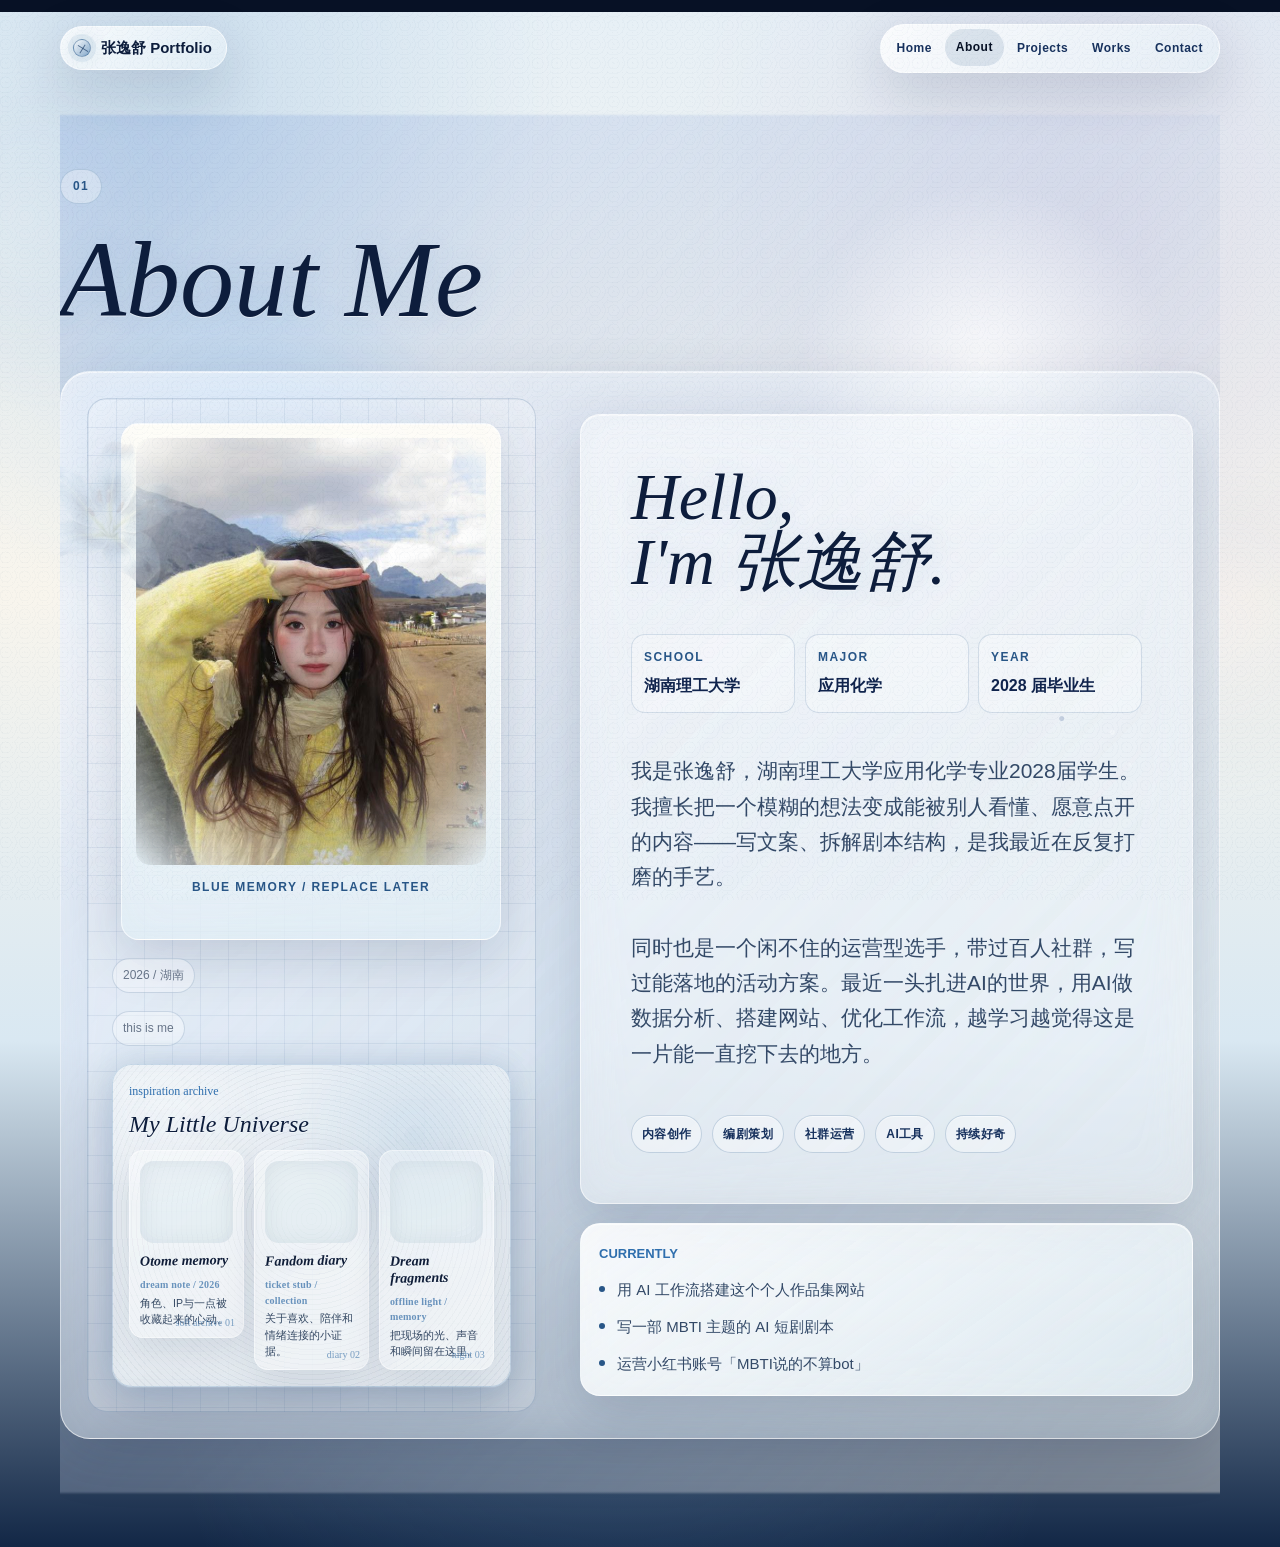
==== commit 91e42ace: "Fix dream decoration sticker layout" ====
--- a/about.html
+++ b/about.html
@@ -21,8 +21,8 @@
 
     <main>
       <section class="page about-page" aria-labelledby="about-title">
-        <img class="dream-decoration dream-decoration-about dream-decoration-flower" src="./assets/decorations/blue-flower.jpg" alt="" aria-hidden="true" loading="lazy" decoding="async" />
-        <img class="dream-decoration dream-decoration-about dream-decoration-cat" src="./assets/decorations/winged-cat.jpg" alt="" aria-hidden="true" loading="lazy" decoding="async" />
+        <img class="dream-decoration dream-decoration-about dream-decoration-flower" src="./assets/decorations/cutouts/blue-lily-cutout.png" alt="" aria-hidden="true" loading="lazy" decoding="async" />
+        <span class="dream-decoration dream-decoration-about dream-decoration-sparkle" aria-hidden="true"></span>
         <div class="section-title">
           <span>01</span>
           <h1 id="about-title">About Me</h1>
--- a/styles.css
+++ b/styles.css
@@ -7768,7 +7768,7 @@
   }
 }
 
-/* Dreamcore motion layer */
+/* Dreamcore sticker motion layer */
 .dream-overlay,
 .dream-atmosphere,
 .deep-sea-particles {
@@ -7779,20 +7779,15 @@
   z-index: 0;
 }
 
-.dream-atmosphere {
-  isolation: isolate;
-}
-
 .dream-glow {
   position: absolute;
-  width: clamp(180px, 30vw, 440px);
+  width: clamp(160px, 24vw, 360px);
   aspect-ratio: 1;
   border-radius: 999px;
   background:
-    radial-gradient(circle at 38% 42%, rgba(232, 243, 250, 0.52), rgba(163, 190, 221, 0.2) 42%, rgba(112, 145, 191, 0) 72%);
+    radial-gradient(circle at 38% 42%, rgba(232, 243, 250, 0.42), rgba(163, 190, 221, 0.16) 42%, rgba(112, 145, 191, 0) 72%);
   filter: blur(18px);
-  opacity: 0.44;
-  transform: translate3d(0, 0, 0);
+  opacity: 0.34;
   animation: dreamGlowBreath var(--dream-glow-duration, 18s) ease-in-out infinite alternate;
   will-change: transform, opacity;
 }
@@ -7800,24 +7795,23 @@
 .dream-glow-one {
   --dream-glow-duration: 19s;
   top: 10vh;
-  left: -8vw;
+  left: -7vw;
 }
 
 .dream-glow-two {
   --dream-glow-duration: 24s;
-  right: -10vw;
-  bottom: 14vh;
-  width: clamp(220px, 34vw, 500px);
-  background:
-    radial-gradient(circle at 46% 46%, rgba(244, 238, 252, 0.48), rgba(169, 184, 222, 0.18) 44%, rgba(98, 132, 184, 0) 74%);
+  right: -8vw;
+  bottom: 12vh;
+  background:
+    radial-gradient(circle at 46% 46%, rgba(244, 238, 252, 0.38), rgba(169, 184, 222, 0.16) 44%, rgba(98, 132, 184, 0) 74%);
 }
 
 .dream-glow-three {
   --dream-glow-duration: 21s;
-  top: 48vh;
-  left: 42vw;
-  width: clamp(140px, 22vw, 300px);
-  opacity: 0.26;
+  top: 50vh;
+  left: 46vw;
+  width: clamp(120px, 18vw, 260px);
+  opacity: 0.22;
 }
 
 main,
@@ -7836,6 +7830,7 @@
 .contact-sheet {
   position: relative;
   isolation: isolate;
+  overflow: hidden;
 }
 
 .home-page > :not(.dream-decoration),
@@ -7844,100 +7839,99 @@
 .works-page > :not(.dream-decoration),
 .contact-sheet > :not(.dream-decoration) {
   position: relative;
-  z-index: 1;
+  z-index: 2;
 }
 
 .dream-decoration {
   pointer-events: none;
   position: absolute;
   display: block;
-  z-index: 0;
-  width: var(--dream-deco-size, clamp(80px, 16vw, 210px));
-  max-width: min(34vw, 240px);
+  z-index: 3;
+  width: var(--dream-deco-size, clamp(70px, 10vw, 180px));
+  max-width: 260px;
   height: auto;
-  border-radius: 22px;
   object-fit: contain;
-  filter: none !important;
+  filter: drop-shadow(0 12px 22px rgba(38, 78, 130, 0.16)) !important;
   mix-blend-mode: normal !important;
-  opacity: var(--dream-deco-opacity, 0.12) !important;
-  transform: translate3d(0, 0, 0) rotate(var(--dream-deco-rotate, 0deg));
-  animation: dreamFloat var(--dream-deco-duration, 16s) ease-in-out infinite alternate;
+  opacity: var(--dream-deco-opacity, 0.34) !important;
+  animation: dreamFloat var(--dream-deco-duration, 12s) ease-in-out infinite;
   will-change: transform;
 }
 
 .dream-decoration-angel {
-  --dream-deco-size: clamp(120px, 18vw, 240px);
-  --dream-deco-opacity: 0.13;
-  --dream-deco-rotate: -1deg;
-  --dream-float-y: 10px;
-  --dream-float-rotate: 1.2deg;
-  top: clamp(80px, 12vh, 130px);
-  right: clamp(8px, 7vw, 96px);
-}
-
-.dream-decoration-fish {
-  --dream-deco-size: clamp(110px, 20vw, 260px);
-  --dream-deco-opacity: 0.1;
+  --dream-deco-size: clamp(88px, 12vw, 190px);
+  --dream-deco-opacity: 0.34;
+  --dream-deco-duration: 14s;
+  top: clamp(154px, 17vh, 210px);
+  right: clamp(-28px, -2vw, -12px);
+}
+
+.dream-decoration-stars,
+.dream-decoration-sparkle,
+.dream-decoration-edge-stars,
+.dream-decoration-work-stars,
+.dream-decoration-window-glow {
+  width: clamp(76px, 9vw, 150px);
+  aspect-ratio: 1;
+  border-radius: 999px;
+  background:
+    radial-gradient(circle at 18% 24%, rgba(31, 68, 126, 0.52) 0 2px, transparent 3px),
+    radial-gradient(circle at 62% 36%, rgba(255, 255, 255, 0.8) 0 2px, transparent 3px),
+    radial-gradient(circle at 42% 72%, rgba(73, 119, 176, 0.42) 0 1px, transparent 3px),
+    radial-gradient(circle at 78% 64%, rgba(255, 255, 255, 0.66) 0 1px, transparent 3px);
+  opacity: 0.38 !important;
+  animation:
+    dreamFloat var(--dream-deco-duration, 18s) ease-in-out infinite,
+    dreamPulse 5.5s ease-in-out infinite;
+}
+
+.dream-decoration-stars {
+  --dream-deco-duration: 18s;
+  left: clamp(14px, 5vw, 64px);
+  bottom: clamp(30px, 8vh, 92px);
+}
+
+.dream-decoration-flower {
+  --dream-deco-size: clamp(92px, 12vw, 190px);
+  --dream-deco-opacity: 0.34;
+  --dream-deco-duration: 18s;
+  top: clamp(340px, 42vh, 460px);
+  left: clamp(-48px, -2vw, -18px);
+}
+
+.dream-decoration-sparkle {
   --dream-deco-duration: 22s;
-  --dream-deco-rotate: 1.5deg;
-  --dream-float-y: 12px;
-  bottom: clamp(14px, 6vh, 80px);
-  left: clamp(6px, 6vw, 92px);
-}
-
-.dream-decoration-flower {
-  --dream-deco-size: clamp(76px, 12vw, 150px);
-  --dream-deco-opacity: 0.16;
+  right: clamp(12px, 5vw, 84px);
+  top: clamp(620px, 70vh, 760px);
+}
+
+.dream-decoration-edge-stars {
   --dream-deco-duration: 14s;
-  --dream-float-y: 7px;
-  top: clamp(118px, 17vh, 180px);
-  left: clamp(10px, 5vw, 68px);
-}
-
-.dream-decoration-cat {
-  --dream-deco-size: clamp(72px, 11vw, 138px);
-  --dream-deco-opacity: 0.14;
+  right: clamp(-28px, -2vw, -12px);
+  top: clamp(180px, 24vh, 260px);
+}
+
+.dream-decoration-window-glow {
+  --dream-deco-duration: 22s;
+  left: clamp(-28px, -2vw, -12px);
+  top: clamp(180px, 24vh, 280px);
+  background:
+    radial-gradient(circle at 42% 42%, rgba(255, 255, 255, 0.68), transparent 8px),
+    radial-gradient(circle at 52% 52%, rgba(125, 176, 219, 0.28), transparent 62px);
+}
+
+.dream-decoration-work-stars {
   --dream-deco-duration: 18s;
-  --dream-float-y: 8px;
-  --dream-float-rotate: -1deg;
-  top: clamp(360px, 54vh, 560px);
-  right: clamp(10px, 8vw, 110px);
-}
-
-.dream-decoration-collage {
-  --dream-deco-size: clamp(170px, 25vw, 340px);
-  --dream-deco-opacity: 0.09;
-  --dream-deco-duration: 24s;
-  --dream-float-y: 10px;
-  top: clamp(90px, 16vh, 170px);
-  right: max(-90px, -5vw);
-}
-
-.dream-decoration-window {
-  --dream-deco-size: clamp(140px, 21vw, 280px);
-  --dream-deco-opacity: 0.1;
-  --dream-deco-duration: 20s;
-  --dream-float-y: 9px;
-  top: clamp(110px, 18vh, 210px);
-  left: max(-80px, -4vw);
-}
-
-.dream-decoration-angel-small {
-  --dream-deco-size: clamp(74px, 11vw, 150px);
-  --dream-deco-opacity: 0.12;
-  --dream-deco-duration: 16s;
-  --dream-float-y: 6px;
-  bottom: clamp(34px, 9vh, 120px);
-  right: clamp(10px, 5vw, 82px);
+  right: clamp(10px, 5vw, 70px);
+  bottom: clamp(22px, 8vh, 90px);
 }
 
 .dream-decoration-flower-small {
-  --dream-deco-size: clamp(64px, 10vw, 130px);
-  --dream-deco-opacity: 0.16;
-  --dream-deco-duration: 15s;
-  --dream-float-y: 6px;
-  right: clamp(18px, 5vw, 72px);
-  bottom: clamp(16px, 5vh, 52px);
+  --dream-deco-size: clamp(72px, 9vw, 140px);
+  --dream-deco-opacity: 0.3;
+  --dream-deco-duration: 10s;
+  right: clamp(-34px, -2vw, -12px);
+  bottom: clamp(18px, 4vh, 48px);
 }
 
 .dream-particle {
@@ -8016,77 +8010,92 @@
 .work-single-preview img,
 .work-video-placeholder img,
 .qr-card img,
-.image-lightbox img {
+.image-lightbox img,
+.mbti-display-frame img {
   filter: none !important;
   mix-blend-mode: normal !important;
   opacity: 1 !important;
 }
 
 @keyframes dreamFloat {
-  from {
-    transform: translate3d(0, 0, 0) rotate(var(--dream-deco-rotate, 0deg));
-  }
-
-  to {
-    transform:
-      translate3d(0, var(--dream-float-y, 8px), 0)
-      rotate(calc(var(--dream-deco-rotate, 0deg) + var(--dream-float-rotate, 1deg)));
+  0% {
+    transform: translate3d(0, 0, 0) rotate(-1deg);
+  }
+
+  50% {
+    transform: translate3d(0, -10px, 0) rotate(1deg);
+  }
+
+  100% {
+    transform: translate3d(0, 0, 0) rotate(-1deg);
+  }
+}
+
+@keyframes dreamPulse {
+  0%,
+  100% {
+    opacity: 0.25;
+    transform: scale(0.95);
+  }
+
+  50% {
+    opacity: 0.65;
+    transform: scale(1.05);
   }
 }
 
 @keyframes dreamGlowBreath {
   from {
-    opacity: 0.26;
+    opacity: 0.22;
     transform: translate3d(-8px, 0, 0) scale(0.96);
   }
 
   to {
-    opacity: 0.46;
+    opacity: 0.38;
     transform: translate3d(12px, 10px, 0) scale(1.05);
   }
 }
 
 @media (max-width: 760px) {
   .dream-glow {
-    opacity: 0.28;
+    opacity: 0.24;
     filter: blur(16px);
   }
 
   .dream-decoration {
-    --dream-float-y: 5px;
-    max-width: 26vw;
-  }
-
-  .dream-decoration-fish,
-  .dream-decoration-collage,
-  .dream-decoration-angel-small {
+    --dream-deco-size: clamp(62px, 18vw, 108px);
+    max-width: 120px;
+    opacity: min(var(--dream-deco-opacity, 0.22), 0.24) !important;
+  }
+
+  .dream-decoration-angel {
+    top: 168px;
+    right: -38px;
+  }
+
+  .dream-decoration-stars {
+    left: 12px;
+    bottom: 24px;
+  }
+
+  .dream-decoration-flower {
+    top: 380px;
+    left: -44px;
+  }
+
+  .dream-decoration-sparkle,
+  .dream-decoration-work-stars {
     display: none;
   }
 
-  .dream-decoration-angel {
-    top: 96px;
-    right: -18px;
-  }
-
-  .dream-decoration-flower {
-    top: 132px;
-    left: -16px;
-  }
-
-  .dream-decoration-cat {
-    top: 360px;
-    right: -18px;
-  }
-
-  .dream-decoration-window {
-    left: -38px;
-    top: 118px;
+  .dream-decoration-edge-stars,
+  .dream-decoration-window-glow {
+    top: 134px;
   }
 
   .dream-decoration-flower-small {
-    right: 12px;
-    bottom: 12px;
-    max-width: 22vw;
+    right: 4px;
+    bottom: 8px;
   }
 
   .project-card:hover,
@@ -8105,10 +8114,6 @@
   .dream-glow,
   .dream-decoration,
   .dream-particle,
-  .project-card,
-  .work-tile,
-  .project-cover img,
-  .work-thumb img,
   #work-lightbox .lightbox-card,
   .image-lightbox img {
     animation: none !important;
@@ -8143,8 +8148,24 @@
   letter-spacing: 0.04em;
 }
 
+.qr-card img {
+  width: min(180px, 72vw);
+  height: auto;
+  max-height: none;
+  aspect-ratio: auto;
+  object-fit: contain;
+  object-position: center;
+  filter: none !important;
+  mix-blend-mode: normal !important;
+  opacity: 1 !important;
+}
+
 @media (max-width: 760px) {
   .mbti-display-frame img {
     max-height: 220px;
   }
-}
+
+  .qr-card img {
+    width: min(170px, 64vw);
+  }
+}
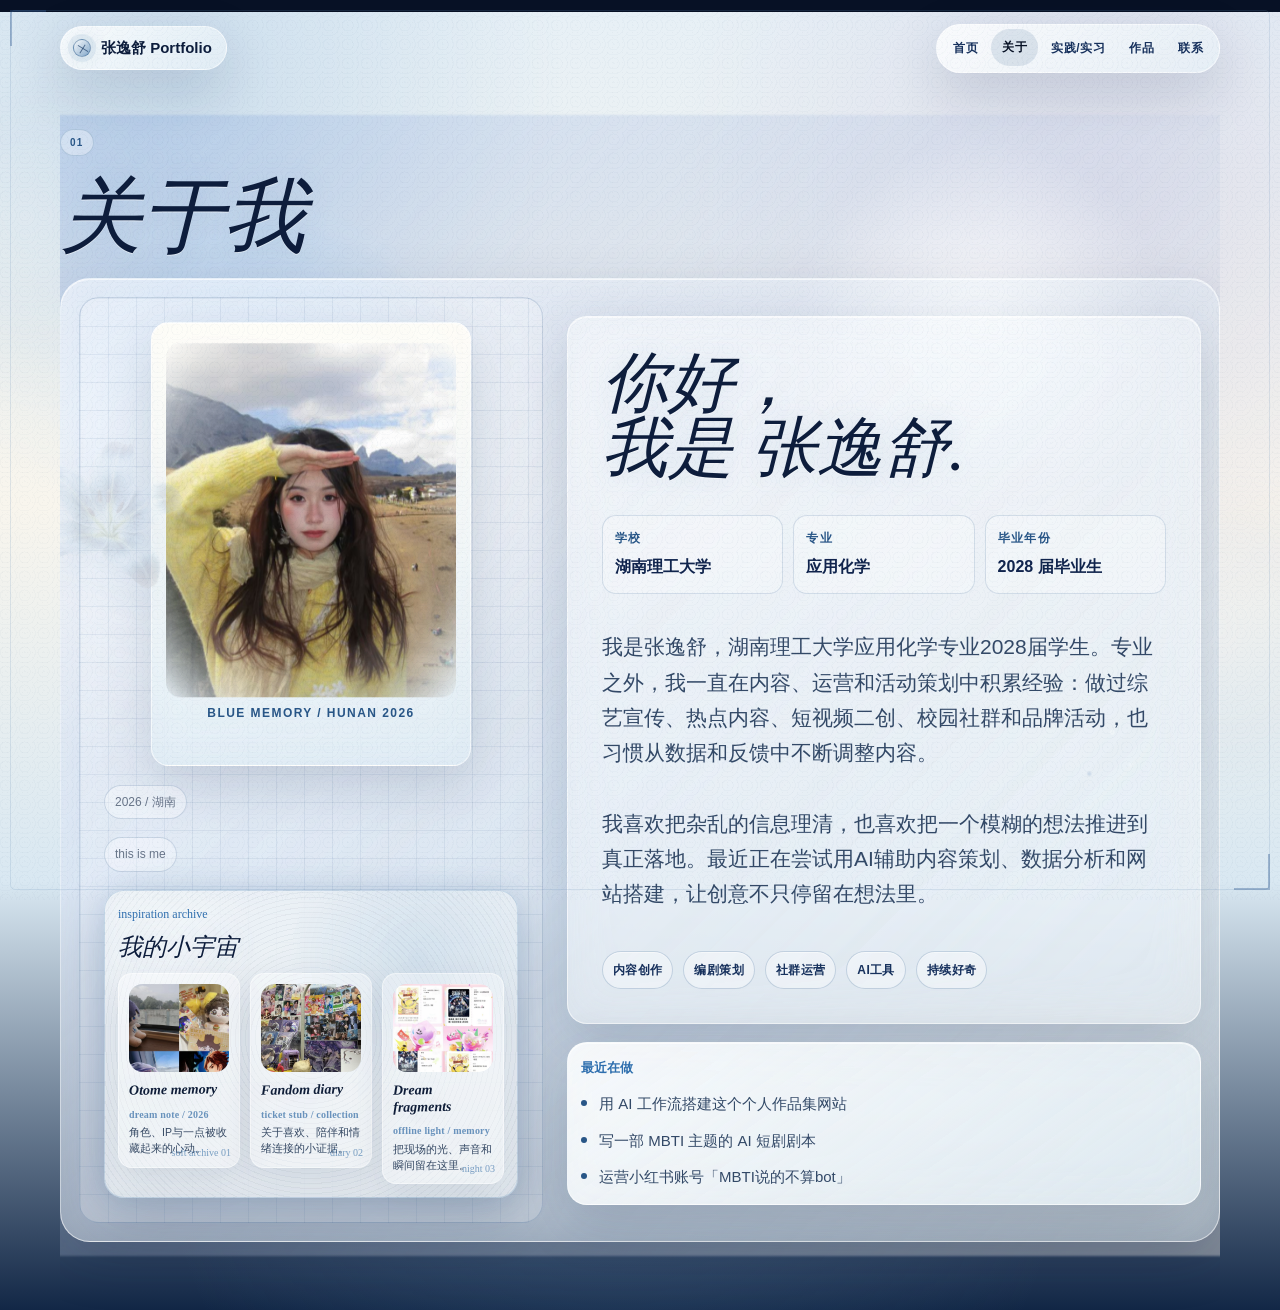
==== commit 8c5b125e: "Add mango internship portfolio case" ====
--- a/about.html
+++ b/about.html
@@ -3,19 +3,19 @@
   <head>
     <meta charset="UTF-8" />
     <meta name="viewport" content="width=device-width, initial-scale=1.0" />
-    <title>About | My Portfolio</title>
+    <title>关于我｜张逸舒作品集</title>
     <link rel="stylesheet" href="./styles.css" />
   </head>
   <body>
     <div class="riso-grain" aria-hidden="true"></div>
     <header class="site-header">
-      <a class="brand" href="./index.html"><span class="brand-dot"></span><span data-bind="name">My Portfolio</span></a>
-      <nav class="nav" aria-label="Portfolio navigation">
-        <a href="./index.html">Home</a>
-        <a aria-current="page" href="./about.html">About</a>
-        <a href="./projects.html">Projects</a>
-        <a href="./works.html">Works</a>
-        <a href="./contact.html">Contact</a>
+      <a class="brand" href="./index.html"><span class="brand-dot"></span><span data-bind="name">张逸舒作品集</span></a>
+      <nav class="nav" aria-label="作品集导航">
+        <a href="./index.html">首页</a>
+        <a aria-current="page" href="./about.html">关于</a>
+        <a href="./projects.html">实践/实习</a>
+        <a href="./works.html">作品</a>
+        <a href="./contact.html">联系</a>
       </nav>
     </header>
 
@@ -25,7 +25,7 @@
         <span class="dream-decoration dream-decoration-about dream-decoration-sparkle" aria-hidden="true"></span>
         <div class="section-title">
           <span>01</span>
-          <h1 id="about-title">About Me</h1>
+          <h1 id="about-title">关于我</h1>
         </div>
         <div class="about-book">
           <div class="about-left-page">
@@ -38,13 +38,13 @@
                 <span class="fish fish-two"></span>
                 <span class="fish fish-three"></span>
               </div>
-              <figcaption>blue memory / replace later</figcaption>
+              <figcaption>blue memory / Hunan 2026</figcaption>
             </figure>
             <div class="photo-date">2026 / 湖南</div>
             <div class="hand-arrow">this is me</div>
             <section class="little-universe" aria-labelledby="little-universe-title">
               <p class="little-universe-kicker">inspiration archive</p>
-              <h2 id="little-universe-title">My Little Universe</h2>
+              <h2 id="little-universe-title">我的小宇宙</h2>
               <div class="universe-collage">
                 <article class="universe-card universe-card-one">
                   <span class="mini-tape"></span>
@@ -77,18 +77,18 @@
           <div class="about-right-page">
             <div class="about-copy paper-sheet">
               <span class="tape tape-b"></span>
-              <p class="hello-line">Hello,<br />I'm <span data-bind="displayName">[Name]</span>.</p>
+              <p class="hello-line">你好，<br />我是 <span data-bind="displayName">[Name]</span>.</p>
               <dl class="student-info">
-                <div><dt>School</dt><dd data-bind="school">[School]</dd></div>
-                <div><dt>Major</dt><dd data-bind="major">[Major]</dd></div>
-                <div><dt>Year</dt><dd data-bind="grade">[Grade]</dd></div>
+                <div><dt>学校</dt><dd data-bind="school">[School]</dd></div>
+                <div><dt>专业</dt><dd data-bind="major">[Major]</dd></div>
+                <div><dt>毕业年份</dt><dd data-bind="grade">[Grade]</dd></div>
               </dl>
               <p class="about-brief" data-bind="about"></p>
               <div class="tag-cloud" id="about-tags"></div>
             </div>
 
             <div class="currently-card">
-              <p>Currently</p>
+              <p>最近在做</p>
               <ul id="currently-list"></ul>
             </div>
           </div>
@@ -96,7 +96,11 @@
       </section>
     </main>
 
+    <script src="./assets/vendor/lenis.min.js" defer></script>
+    <script src="./assets/vendor/gsap.min.js" defer></script>
+    <script src="./assets/vendor/ScrollTrigger.min.js" defer></script>
     <script src="./data.js" defer></script>
     <script src="./script.js" defer></script>
+    <script src="./motion.js" defer></script>
   </body>
 </html>
--- a/styles.css
+++ b/styles.css
@@ -12,6 +12,481 @@
   --orange: #ef6b37;
   --line: rgba(6, 71, 199, 0.24);
   --shadow: 0 28px 70px rgba(5, 38, 117, 0.18);
+}
+
+/* Mango TV internship case */
+.internship-detail {
+  position: relative;
+  max-width: 1180px;
+  padding-bottom: clamp(72px, 10vw, 128px);
+}
+
+.internship-hero {
+  position: relative;
+  display: grid;
+  grid-template-columns: minmax(0, 1.1fr) minmax(280px, 0.9fr);
+  gap: clamp(28px, 6vw, 76px);
+  align-items: center;
+  min-height: min(680px, calc(100vh - 120px));
+  padding: clamp(32px, 7vw, 84px) 0;
+}
+
+.internship-hero::before {
+  content: "";
+  position: absolute;
+  inset: 8% 6% auto auto;
+  width: clamp(180px, 32vw, 390px);
+  aspect-ratio: 1;
+  border-radius: 50%;
+  background: rgba(158, 194, 226, 0.22);
+  filter: blur(55px);
+  pointer-events: none;
+}
+
+.internship-hero-copy,
+.internship-cover-image {
+  position: relative;
+  z-index: 1;
+  min-width: 0;
+}
+
+.internship-hero h1 {
+  max-width: 760px;
+  margin: 10px 0 18px;
+  color: var(--bd-indigo-900);
+  font-family: var(--bd-font-serif);
+  font-size: clamp(52px, 8vw, 104px);
+  font-weight: 500;
+  line-height: 0.98;
+}
+
+.internship-hero h1 span {
+  display: block;
+  font-size: 0.76em;
+  line-height: 1.08;
+}
+
+.internship-hero-copy > p:last-child {
+  max-width: 620px;
+  color: rgba(16, 35, 63, 0.72);
+  font-size: clamp(15px, 1.8vw, 18px);
+  line-height: 1.85;
+}
+
+.internship-role {
+  display: inline-block;
+  margin: 0 0 16px;
+  padding: 7px 12px;
+  border: 1px solid rgba(35, 78, 131, 0.18);
+  border-radius: 999px;
+  background: rgba(255, 255, 255, 0.46);
+  color: var(--bd-blue-700);
+  font-size: 13px;
+}
+
+.internship-cover-image {
+  margin: 0;
+  padding: 12px 12px 38px;
+  border: 1px solid rgba(255, 255, 255, 0.68);
+  border-radius: 6px;
+  background: rgba(248, 250, 248, 0.72);
+  box-shadow: 18px 24px 60px rgba(20, 50, 89, 0.16);
+  transform: rotate(1.4deg);
+}
+
+.internship-cover-image img {
+  display: block;
+  width: 100%;
+  aspect-ratio: 5 / 4;
+  border-radius: 3px;
+  object-fit: cover;
+  filter: none !important;
+  mix-blend-mode: normal !important;
+  opacity: 1 !important;
+}
+
+.internship-cover-image figcaption {
+  position: absolute;
+  right: 14px;
+  bottom: 11px;
+  color: rgba(16, 35, 63, 0.56);
+  font-size: 11px;
+}
+
+.internship-metrics {
+  display: grid;
+  grid-template-columns: repeat(4, minmax(0, 1fr));
+  margin: 0 0 clamp(64px, 10vw, 112px);
+  border-top: 1px solid rgba(35, 78, 131, 0.16);
+  border-bottom: 1px solid rgba(35, 78, 131, 0.16);
+}
+
+.internship-metrics div {
+  display: grid;
+  gap: 6px;
+  min-width: 0;
+  padding: clamp(20px, 3vw, 34px) clamp(10px, 2vw, 24px);
+  text-align: center;
+}
+
+.internship-metrics div + div {
+  border-left: 1px solid rgba(35, 78, 131, 0.14);
+}
+
+.internship-metrics strong {
+  color: var(--bd-indigo-900);
+  font-family: var(--bd-font-serif);
+  font-size: clamp(30px, 4vw, 48px);
+  font-weight: 500;
+  line-height: 1;
+}
+
+.internship-metrics span {
+  color: rgba(16, 35, 63, 0.58);
+  font-size: 12px;
+}
+
+.internship-section {
+  display: grid;
+  grid-template-columns: minmax(210px, 0.34fr) minmax(0, 0.66fr);
+  gap: clamp(28px, 6vw, 80px);
+  padding: clamp(48px, 8vw, 92px) 0;
+  border-top: 1px solid rgba(35, 78, 131, 0.14);
+}
+
+.internship-heading h2 {
+  margin: 10px 0 0;
+  color: var(--bd-indigo-900);
+  font-family: var(--bd-font-serif);
+  font-size: clamp(32px, 4.5vw, 56px);
+  font-weight: 500;
+  line-height: 1.15;
+}
+
+.internship-copy {
+  align-self: center;
+  color: rgba(16, 35, 63, 0.72);
+  font-size: 16px;
+  line-height: 1.9;
+}
+
+.program-list {
+  display: flex;
+  flex-wrap: wrap;
+  gap: 10px;
+  margin-top: 22px;
+}
+
+.program-list span,
+.program-name {
+  color: var(--bd-blue-700);
+  font-size: 13px;
+}
+
+.workflow-strip,
+.evidence-grid,
+.copy-proof-pair,
+.media-proof-grid,
+.program-cases,
+.campaign-report-grid,
+.planning-proof {
+  grid-column: 1 / -1;
+}
+
+.workflow-strip {
+  display: grid;
+  grid-template-columns: repeat(5, minmax(0, 1fr));
+  gap: 12px;
+}
+
+.workflow-strip article {
+  min-width: 0;
+  padding: 20px 16px;
+  border-top: 1px solid rgba(35, 78, 131, 0.22);
+  background: rgba(255, 255, 255, 0.28);
+}
+
+.workflow-strip span {
+  color: rgba(49, 95, 151, 0.58);
+  font-family: var(--bd-font-serif);
+  font-size: 24px;
+}
+
+.workflow-strip h3,
+.program-cases h3 {
+  margin: 12px 0 8px;
+  color: var(--bd-indigo-900);
+  font-size: 16px;
+}
+
+.workflow-strip p,
+.program-cases p {
+  margin: 0;
+  color: rgba(16, 35, 63, 0.66);
+  font-size: 13px;
+  line-height: 1.7;
+}
+
+.evidence-grid,
+.media-proof-grid,
+.copy-proof-pair,
+.campaign-report-grid,
+.program-cases {
+  display: grid;
+  gap: clamp(16px, 3vw, 28px);
+}
+
+.evidence-grid-three,
+.media-proof-grid {
+  grid-template-columns: repeat(3, minmax(0, 1fr));
+}
+
+.hotspot-proof-grid {
+  grid-template-columns: repeat(4, minmax(0, 1fr));
+  gap: clamp(12px, 2vw, 18px);
+}
+
+.hotspot-proof-grid .evidence-photo {
+  padding: 8px 8px 38px;
+}
+
+.hotspot-proof-grid .evidence-photo img {
+  aspect-ratio: 4 / 5;
+  max-height: 390px;
+  object-fit: cover;
+  object-position: top;
+}
+
+.copy-proof-pair,
+.campaign-report-grid,
+.program-cases {
+  grid-template-columns: repeat(2, minmax(0, 1fr));
+}
+
+.evidence-photo {
+  position: relative;
+  min-width: 0;
+  margin: 0;
+  padding: 10px 10px 42px;
+  border: 1px solid rgba(255, 255, 255, 0.66);
+  border-radius: 6px;
+  background: rgba(250, 251, 248, 0.72);
+  box-shadow: 0 18px 46px rgba(20, 50, 89, 0.11);
+}
+
+.evidence-photo a {
+  display: block;
+  overflow: hidden;
+  border-radius: 3px;
+  background: rgba(236, 243, 247, 0.72);
+}
+
+.evidence-photo img {
+  display: block;
+  width: 100%;
+  height: auto;
+  max-height: 620px;
+  object-fit: contain;
+  filter: none !important;
+  mix-blend-mode: normal !important;
+  opacity: 1 !important;
+  transition: transform 420ms var(--ease-dream);
+}
+
+.evidence-grid-three .evidence-photo img,
+.media-proof-grid .evidence-photo img {
+  aspect-ratio: 3 / 4;
+  object-fit: cover;
+  object-position: top;
+}
+
+.evidence-photo:hover img {
+  transform: scale(1.015);
+}
+
+.evidence-photo figcaption {
+  position: absolute;
+  right: 10px;
+  bottom: 11px;
+  left: 10px;
+  color: rgba(16, 35, 63, 0.58);
+  font-size: 11px;
+  line-height: 1.45;
+  text-align: center;
+}
+
+.copy-proof-pair {
+  align-items: start;
+}
+
+.copy-proof-pair .evidence-photo:nth-child(2) {
+  margin-top: clamp(0px, 6vw, 72px);
+}
+
+.program-cases article {
+  padding: clamp(22px, 4vw, 34px);
+  border: 1px solid rgba(255, 255, 255, 0.56);
+  border-radius: 6px;
+  background: rgba(255, 255, 255, 0.34);
+  box-shadow: 0 14px 34px rgba(20, 50, 89, 0.08);
+}
+
+.program-cases .program-name {
+  margin: 0;
+}
+
+.planning-proof {
+  width: min(100%, 760px);
+  justify-self: center;
+}
+
+.team-result-note {
+  margin-top: 20px;
+  padding-left: 14px;
+  border-left: 2px solid rgba(49, 95, 151, 0.34);
+  color: rgba(16, 35, 63, 0.56);
+  font-size: 13px;
+}
+
+.internship-execution,
+.internship-results {
+  border-top-color: rgba(224, 237, 247, 0.26);
+}
+
+.internship-execution .internship-heading h2,
+.internship-results .internship-heading h2 {
+  color: rgba(248, 250, 250, 0.96);
+}
+
+.internship-execution .eyebrow,
+.internship-results .eyebrow {
+  color: rgba(214, 231, 243, 0.76);
+}
+
+.internship-results .internship-copy {
+  color: rgba(240, 246, 248, 0.8);
+}
+
+.internship-results .team-result-note {
+  border-left-color: rgba(214, 231, 243, 0.42);
+  color: rgba(224, 237, 244, 0.66);
+}
+
+.evidence-report img {
+  max-height: 680px;
+  object-position: top;
+}
+
+@media (max-width: 860px) {
+  .internship-hero,
+  .internship-section {
+    grid-template-columns: 1fr;
+  }
+
+  .internship-hero {
+    min-height: auto;
+    padding-top: 44px;
+  }
+
+  .internship-cover-image {
+    width: min(88%, 520px);
+    justify-self: center;
+  }
+
+  .internship-metrics {
+    grid-template-columns: repeat(2, minmax(0, 1fr));
+  }
+
+  .internship-metrics div:nth-child(3) {
+    border-left: 0;
+    border-top: 1px solid rgba(35, 78, 131, 0.14);
+  }
+
+  .internship-metrics div:nth-child(4) {
+    border-top: 1px solid rgba(35, 78, 131, 0.14);
+  }
+
+  .workflow-strip {
+    grid-template-columns: repeat(2, minmax(0, 1fr));
+  }
+
+  .workflow-strip article:last-child {
+    grid-column: 1 / -1;
+  }
+
+  .hotspot-proof-grid {
+    grid-template-columns: repeat(3, minmax(0, 1fr));
+  }
+}
+
+@media (max-width: 620px) {
+  .internship-detail {
+    width: 100%;
+    overflow: hidden;
+  }
+
+  .internship-hero h1 {
+    max-width: 100%;
+    font-size: clamp(40px, 13vw, 52px);
+    overflow-wrap: anywhere;
+  }
+
+  .internship-hero-copy > p:last-child {
+    max-width: 100%;
+    overflow-wrap: anywhere;
+  }
+
+  .internship-metrics strong {
+    font-size: 32px;
+  }
+
+  .workflow-strip,
+  .evidence-grid-three,
+  .media-proof-grid,
+  .copy-proof-pair,
+  .campaign-report-grid,
+  .program-cases {
+    grid-template-columns: 1fr;
+  }
+
+  .workflow-strip article:last-child {
+    grid-column: auto;
+  }
+
+  .copy-proof-pair .evidence-photo:nth-child(2) {
+    margin-top: 0;
+  }
+
+  .hotspot-proof-grid {
+    display: grid;
+    grid-template-columns: none;
+    grid-auto-flow: column;
+    grid-auto-columns: minmax(220px, 76vw);
+    gap: 12px;
+    margin-right: -11px;
+    padding: 2px 11px 14px 0;
+    overflow-x: auto;
+    overscroll-behavior-inline: contain;
+    scroll-snap-type: inline mandatory;
+    scrollbar-width: thin;
+  }
+
+  .hotspot-proof-grid .evidence-photo {
+    scroll-snap-align: start;
+  }
+
+  .hotspot-proof-grid .evidence-photo img {
+    aspect-ratio: 4 / 5;
+    max-height: 370px;
+    object-fit: cover;
+  }
+
+  .evidence-grid-three .evidence-photo img,
+  .media-proof-grid .evidence-photo img {
+    aspect-ratio: auto;
+    max-height: 560px;
+    object-fit: contain;
+  }
 }
 
 * {
@@ -8169,3 +8644,1187 @@
     width: min(170px, 64vw);
   }
 }
+
+/* Dream archive motion system */
+:root {
+  --motion-fast: 240ms;
+  --motion-base: 620ms;
+  --motion-slow: 980ms;
+  --motion-page: 420ms;
+  --ease-dream: cubic-bezier(0.22, 1, 0.36, 1);
+  --ease-soft: cubic-bezier(0.4, 0, 0.2, 1);
+}
+
+html.lenis,
+html.lenis body {
+  height: auto;
+}
+
+.lenis.lenis-smooth {
+  scroll-behavior: auto !important;
+}
+
+.lenis.lenis-stopped {
+  overflow: clip;
+}
+
+.lenis.lenis-smooth iframe {
+  pointer-events: none;
+}
+
+.page-progress {
+  position: fixed;
+  inset: 0 auto auto 0;
+  z-index: 90;
+  width: 100%;
+  height: 2px;
+  background: linear-gradient(90deg, rgba(236, 246, 255, 0.92), #759ac8 48%, #b8acd2);
+  box-shadow: 0 0 14px rgba(102, 145, 195, 0.48);
+  transform: scaleX(0);
+  transform-origin: left center;
+  will-change: transform;
+}
+
+.archive-frame {
+  position: fixed;
+  inset: 10px;
+  z-index: 18;
+  border: 1px solid rgba(106, 142, 184, 0.18);
+  border-radius: 5px;
+  pointer-events: none;
+  opacity: 0;
+  transform: scale(0.995);
+  animation: archiveFrameIn 1.1s var(--ease-dream) 0.28s forwards;
+}
+
+.archive-frame::before,
+.archive-frame::after {
+  content: "";
+  position: absolute;
+  width: 34px;
+  height: 34px;
+  border-color: rgba(51, 92, 148, 0.38);
+  border-style: solid;
+}
+
+.archive-frame::before {
+  top: -1px;
+  left: -1px;
+  border-width: 2px 0 0 2px;
+}
+
+.archive-frame::after {
+  right: -1px;
+  bottom: -1px;
+  border-width: 0 2px 2px 0;
+}
+
+.motion-veil {
+  position: fixed;
+  inset: 0;
+  z-index: 80;
+  display: grid;
+  grid-template-columns: 1fr 1fr;
+  pointer-events: none;
+  visibility: hidden;
+}
+
+.motion-veil span {
+  background:
+    linear-gradient(180deg, rgba(224, 237, 248, 0.98), rgba(191, 211, 231, 0.98)),
+    repeating-linear-gradient(90deg, rgba(48, 84, 137, 0.05) 0 1px, transparent 1px 9px);
+  transform: scaleY(0);
+  transition: transform var(--motion-page) var(--ease-dream);
+}
+
+.motion-veil span:first-child {
+  transform-origin: top;
+}
+
+.motion-veil span:last-child {
+  transform-origin: bottom;
+}
+
+body.is-leaving .motion-veil {
+  visibility: visible;
+}
+
+body.is-leaving .motion-veil span {
+  transform: scaleY(1);
+}
+
+body.is-leaving main,
+body.is-leaving .site-header {
+  opacity: 0.35;
+  filter: blur(7px);
+  transform: scale(0.992);
+  transition:
+    opacity var(--motion-page) var(--ease-soft),
+    filter var(--motion-page) var(--ease-soft),
+    transform var(--motion-page) var(--ease-soft);
+}
+
+.motion-ready .open-book {
+  perspective: 1400px;
+  transform-style: preserve-3d;
+  transform-origin: center center;
+  will-change: transform;
+}
+
+.motion-ready .book-page,
+.motion-ready .home-polaroid {
+  transform-style: preserve-3d;
+  backface-visibility: hidden;
+}
+
+.motion-ready .book-left {
+  box-shadow: -18px 24px 52px rgba(38, 75, 126, 0.12), inset -18px 0 30px rgba(45, 77, 118, 0.06);
+}
+
+.motion-ready .book-right {
+  box-shadow: 18px 24px 52px rgba(38, 75, 126, 0.12), inset 18px 0 30px rgba(45, 77, 118, 0.05);
+}
+
+.project-card,
+.work-tile,
+.portfolio-button,
+.detail-link,
+.work-action {
+  position: relative;
+  isolation: isolate;
+}
+
+.project-card,
+.work-tile {
+  overflow: hidden;
+}
+
+.project-card::after,
+.work-tile::after {
+  content: "";
+  position: absolute;
+  inset: -45% -70%;
+  z-index: 3;
+  pointer-events: none;
+  background: linear-gradient(105deg, transparent 38%, rgba(255, 255, 255, 0.48) 49%, transparent 60%);
+  transform: translateX(-72%) rotate(6deg);
+  transition: transform 780ms var(--ease-dream);
+}
+
+.project-card:hover::after,
+.work-tile:hover::after {
+  transform: translateX(72%) rotate(6deg);
+}
+
+.portfolio-button,
+.detail-link,
+.work-action {
+  transition:
+    transform var(--motion-fast) var(--ease-dream),
+    box-shadow var(--motion-fast) var(--ease-soft),
+    background-color var(--motion-fast) var(--ease-soft);
+}
+
+.portfolio-button:hover,
+.detail-link:hover,
+.work-action:hover {
+  transform: translateY(-2px);
+}
+
+.site-header {
+  transition:
+    opacity var(--motion-base) var(--ease-soft),
+    transform var(--motion-base) var(--ease-dream),
+    filter var(--motion-base) var(--ease-soft);
+}
+
+@keyframes archiveFrameIn {
+  to {
+    opacity: 1;
+    transform: scale(1);
+  }
+}
+
+@media (max-width: 760px) {
+  .archive-frame {
+    inset: 5px;
+    opacity: 0.5;
+  }
+
+  .motion-veil {
+    grid-template-columns: 1fr;
+  }
+
+  .motion-veil span:last-child {
+    display: none;
+  }
+
+  .project-card::after,
+  .work-tile::after {
+    display: none;
+  }
+}
+
+@media (prefers-reduced-motion: reduce) {
+  html {
+    scroll-behavior: auto !important;
+  }
+
+  .archive-frame,
+  .motion-veil span {
+    animation: none !important;
+    transition: none !important;
+  }
+
+  body.is-leaving main,
+  body.is-leaving .site-header {
+    filter: none;
+    transform: none;
+  }
+}
+/* Motion performance refinements */
+.motion-ready #work-lightbox .lightbox-card {
+  animation: none;
+  will-change: transform, opacity;
+}
+
+body.modal-open .dream-glow,
+body.modal-open .dream-decoration,
+body.modal-open .dream-particle,
+html.page-paused .dream-glow,
+html.page-paused .dream-decoration,
+html.page-paused .dream-particle {
+  animation-play-state: paused !important;
+}
+
+body.modal-open .deep-sea-particles,
+html.page-paused .deep-sea-particles {
+  opacity: 0.35;
+}
+
+@media (max-width: 760px) {
+  .riso-grain {
+    opacity: 0.08 !important;
+    mix-blend-mode: normal !important;
+  }
+
+  .dream-glow {
+    filter: blur(10px);
+    opacity: 0.18;
+  }
+
+  .dream-glow-three {
+    display: none;
+  }
+
+  .brand,
+  .nav {
+    backdrop-filter: blur(8px);
+  }
+
+  body.is-leaving main,
+  body.is-leaving .site-header {
+    filter: none;
+  }
+}
+
+@media (prefers-reduced-motion: reduce) {
+  .motion-ready #work-lightbox .lightbox-card {
+    will-change: auto;
+  }
+}
+/* Blue dream archive narrative */
+@view-transition {
+  navigation: auto;
+}
+
+.open-book,
+main > section:not(.home-page),
+main > article {
+  view-transition-name: archive-stage;
+}
+
+.site-header {
+  view-transition-name: archive-navigation;
+}
+
+::view-transition-old(archive-stage) {
+  animation: archiveStageOut 360ms var(--ease-dream) both;
+}
+
+::view-transition-new(archive-stage) {
+  animation: archiveStageIn 620ms var(--ease-dream) both;
+}
+
+::view-transition-old(archive-navigation),
+::view-transition-new(archive-navigation) {
+  animation-duration: 360ms;
+  animation-timing-function: var(--ease-soft);
+}
+
+@keyframes archiveStageOut {
+  to {
+    opacity: 0.42;
+    transform: translateY(10px) scale(0.985);
+  }
+}
+
+@keyframes archiveStageIn {
+  from {
+    opacity: 0;
+    transform: translateY(24px) scale(0.975);
+    clip-path: inset(8% 3% 8% 3% round 8px);
+  }
+  to {
+    opacity: 1;
+    transform: translateY(0) scale(1);
+    clip-path: inset(0 round 0);
+  }
+}
+
+.archive-cursor {
+  position: fixed;
+  top: 0;
+  left: 0;
+  z-index: 120;
+  width: 22px;
+  height: 22px;
+  margin: -11px 0 0 -11px;
+  border: 1px solid rgba(33, 78, 133, 0.62);
+  border-radius: 50%;
+  pointer-events: none;
+  opacity: 0;
+  transform: translate3d(-100px, -100px, 0);
+  transition: width 260ms var(--ease-dream), height 260ms var(--ease-dream), margin 260ms var(--ease-dream), background-color 260ms ease, opacity 180ms ease;
+  will-change: transform;
+}
+
+.archive-cursor::after {
+  content: "";
+  position: absolute;
+  inset: 7px;
+  border-radius: inherit;
+  background: rgba(33, 78, 133, 0.72);
+}
+
+.archive-cursor.is-visible {
+  opacity: 0.72;
+}
+
+.archive-cursor.is-active {
+  width: 44px;
+  height: 44px;
+  margin: -22px 0 0 -22px;
+  background: rgba(211, 228, 242, 0.2);
+}
+
+@supports (view-transition-name: archive-stage) {
+  body.is-leaving .motion-veil {
+    visibility: hidden;
+  }
+}
+
+body.is-leaving .is-route-source {
+  z-index: 70;
+  opacity: 0.76;
+  transform: translateY(-5px) scale(0.985) !important;
+  transition: transform 380ms var(--ease-dream), opacity 260ms var(--ease-soft) !important;
+}
+
+.archive-route-home .home-page {
+  min-height: calc(100svh - 88px);
+  display: grid;
+  align-items: center;
+}
+
+.archive-route-home .open-book {
+  position: relative;
+  isolation: isolate;
+  width: min(1160px, 100%);
+  grid-template-columns: minmax(0, 1fr) minmax(320px, 0.88fr);
+  gap: 1px;
+  padding: clamp(12px, 2vw, 20px);
+  border: 1px solid rgba(34, 77, 126, 0.28);
+  border-radius: 8px;
+  background:
+    linear-gradient(90deg, rgba(255, 255, 255, 0.66), rgba(197, 218, 235, 0.46)),
+    rgba(231, 240, 247, 0.72);
+  box-shadow: 0 36px 100px rgba(20, 50, 89, 0.18), inset 0 1px 0 rgba(255, 255, 255, 0.9);
+}
+
+.archive-route-home .open-book::before {
+  content: "";
+  position: absolute;
+  display: block;
+  top: 18px;
+  bottom: 18px;
+  left: 50%;
+  z-index: 4;
+  width: 18px;
+  border: 0;
+  background: linear-gradient(90deg, transparent, rgba(28, 65, 111, 0.12), rgba(255, 255, 255, 0.7), rgba(28, 65, 111, 0.1), transparent);
+  transform: translateX(-50%);
+  pointer-events: none;
+}
+
+.archive-route-home .book-page,
+.archive-route-home .home-page .book-page {
+  border: 0;
+  border-radius: 4px;
+  background:
+    linear-gradient(rgba(43, 85, 137, 0.035) 1px, transparent 1px),
+    linear-gradient(90deg, rgba(43, 85, 137, 0.035) 1px, transparent 1px),
+    rgba(250, 252, 251, 0.72);
+  background-size: 24px 24px;
+  box-shadow: none;
+}
+
+.archive-route-home .book-left {
+  border-right: 1px solid rgba(33, 75, 124, 0.12);
+}
+
+.archive-route-home .book-right {
+  border-left: 1px solid rgba(255, 255, 255, 0.74);
+}
+
+.archive-route-home .book-page::before {
+  inset: 12px;
+  border-radius: 3px;
+}
+
+.archive-route-home .home-copy h1 {
+  text-wrap: balance;
+}
+
+.archive-route-home .home-copy .eyebrow {
+  width: fit-content;
+  padding-bottom: 6px;
+  border-bottom: 1px solid rgba(35, 78, 131, 0.3);
+}
+
+.archive-route-home .portfolio-button {
+  border-radius: 4px;
+  box-shadow: 7px 7px 0 rgba(72, 111, 157, 0.12), 0 14px 30px rgba(14, 34, 70, 0.1);
+}
+
+.archive-route-home .home-polaroid {
+  border: 1px solid rgba(35, 78, 131, 0.2);
+  border-radius: 5px;
+  box-shadow: 14px 18px 0 rgba(72, 111, 157, 0.08), 0 22px 48px rgba(14, 34, 70, 0.14);
+}
+
+.archive-route-home .home-polaroid .photo-placeholder {
+  border-radius: 2px;
+}
+
+.archive-route-home .home-mini-tags {
+  align-items: flex-start;
+}
+
+.archive-route-home .home-mini-tags span {
+  position: relative;
+  border-radius: 4px;
+  background: rgba(224, 237, 247, 0.72);
+  box-shadow: 4px 5px 0 rgba(61, 104, 153, 0.08);
+  transform: rotate(var(--tag-angle, 0deg));
+}
+
+.archive-route-home .home-mini-tags span:nth-child(1) { --tag-angle: -1deg; }
+.archive-route-home .home-mini-tags span:nth-child(2) { --tag-angle: 0.7deg; }
+.archive-route-home .home-mini-tags span:nth-child(3) { --tag-angle: -0.4deg; }
+.archive-route-home .home-mini-tags span:nth-child(4) { --tag-angle: 0.9deg; }
+
+.archive-route-home .home-archive-label {
+  border-radius: 4px;
+  background: rgba(255, 255, 255, 0.5);
+}
+
+.projects-page .project-grid {
+  grid-template-columns: repeat(2, minmax(0, 1fr));
+  align-items: start;
+  padding-top: 18px;
+}
+
+.projects-page .project-card {
+  overflow: visible;
+  border-radius: 5px;
+  background:
+    linear-gradient(148deg, rgba(255, 255, 255, 0.76), rgba(209, 227, 240, 0.54)),
+    var(--bd-blue-100);
+  box-shadow: 0 22px 56px rgba(20, 50, 89, 0.12);
+}
+
+.projects-page .project-card::before {
+  content: "";
+  position: absolute;
+  top: -15px;
+  left: clamp(18px, 5vw, 54px);
+  z-index: -1;
+  width: clamp(105px, 22%, 164px);
+  height: 25px;
+  border: 1px solid rgba(35, 78, 131, 0.22);
+  border-bottom: 0;
+  border-radius: 6px 6px 0 0;
+  background: rgba(213, 231, 243, 0.92);
+  box-shadow: inset 0 1px 0 rgba(255, 255, 255, 0.72);
+}
+
+.projects-page .project-card::after {
+  display: none;
+}
+
+.projects-page .project-cover {
+  margin-top: 18px;
+  border-radius: 4px;
+  background: rgba(255, 255, 255, 0.62);
+  box-shadow: 7px 8px 0 rgba(61, 104, 153, 0.08), inset 0 0 0 7px rgba(255, 255, 255, 0.24);
+}
+
+.projects-page .project-cover::before {
+  border-radius: 2px;
+}
+
+.projects-page .project-body {
+  position: relative;
+  border-top: 1px solid rgba(35, 78, 131, 0.12);
+}
+
+
+.projects-page .project-body h2 {
+  max-width: calc(100% - 48px);
+}
+
+.works-page .works-board {
+  grid-template-columns: repeat(12, minmax(0, 1fr));
+  gap: clamp(18px, 2.5vw, 30px);
+  align-items: start;
+}
+
+.works-page .work-tile,
+.works-page .work-tile:nth-child(n) {
+  --editorial-shift: 0px;
+  --editorial-angle: 0deg;
+  grid-column: span 4;
+  align-self: start;
+  overflow: hidden;
+  border-radius: 4px;
+  background: rgba(249, 251, 249, 0.66);
+  box-shadow: 0 20px 52px rgba(20, 50, 89, 0.12);
+  transform: translateY(var(--editorial-shift)) rotate(var(--editorial-angle));
+  transition: transform 360ms var(--ease-dream), box-shadow 360ms var(--ease-dream), border-color 360ms ease;
+}
+
+.works-page .work-tile:nth-child(3n + 2) {
+  --editorial-shift: 22px;
+  --editorial-angle: 0.35deg;
+}
+
+.works-page .work-tile:nth-child(3n) {
+  --editorial-shift: 7px;
+  --editorial-angle: -0.3deg;
+}
+
+.works-page .work-tile.featured-work {
+  grid-column: span 8;
+}
+
+.works-page .work-tile::before {
+  content: "";
+  position: absolute;
+  top: 18px;
+  left: 24px;
+  z-index: 5;
+  width: 72px;
+  height: 18px;
+  border: 1px solid rgba(35, 78, 131, 0.2);
+  border-radius: 3px;
+  background:
+    linear-gradient(90deg, rgba(35, 78, 131, 0.36) 0 24px, transparent 24px),
+    repeating-linear-gradient(90deg, transparent 0 29px, rgba(35, 78, 131, 0.2) 29px 30px),
+    rgba(247, 250, 249, 0.84);
+  box-shadow: 4px 5px 0 rgba(61, 104, 153, 0.08);
+}
+
+.works-page .work-thumb {
+  margin: 12px 12px 0;
+  border-radius: 2px;
+  background: rgba(255, 255, 255, 0.7);
+  box-shadow: none;
+}
+
+.works-page .work-thumb::before {
+  display: none;
+}
+
+.works-page .work-title {
+  font-family: var(--bd-font-serif);
+  font-size: clamp(23px, 3vw, 34px);
+  font-style: italic;
+  line-height: 1.12;
+}
+
+.works-page .work-tile:hover {
+  transform: translateY(calc(var(--editorial-shift) - 6px)) rotate(calc(var(--editorial-angle) + 0.25deg));
+  box-shadow: 0 30px 70px rgba(20, 50, 89, 0.18), 0 0 30px rgba(135, 174, 210, 0.16);
+}
+
+#work-lightbox {
+  background:
+    linear-gradient(rgba(210, 227, 239, 0.11) 1px, transparent 1px),
+    linear-gradient(90deg, rgba(210, 227, 239, 0.11) 1px, transparent 1px),
+    rgba(7, 18, 38, 0.74);
+  background-size: 28px 28px;
+}
+
+.motion-ready #work-lightbox .lightbox-card {
+  border-radius: 5px;
+  box-shadow: 16px 20px 0 rgba(132, 166, 199, 0.12), 0 40px 110px rgba(2, 10, 28, 0.5);
+}
+
+@media (max-width: 980px) {
+  .works-page .work-tile,
+  .works-page .work-tile:nth-child(n),
+  .works-page .work-tile.featured-work {
+    grid-column: span 6;
+  }
+
+  .archive-route-home .open-book {
+    grid-template-columns: minmax(0, 1fr) minmax(290px, 0.88fr);
+  }
+}
+
+@media (max-width: 760px) {
+  .archive-cursor {
+    display: none;
+  }
+
+  .archive-route-home .home-page {
+    min-height: auto;
+  }
+
+  .archive-route-home .open-book {
+    grid-template-columns: 1fr;
+    gap: 10px;
+    padding: 8px;
+  }
+
+  .archive-route-home .open-book::before {
+    display: none;
+  }
+
+  .archive-route-home .book-left,
+  .archive-route-home .book-right {
+    border: 0;
+  }
+
+  .projects-page .project-grid {
+    grid-template-columns: 1fr;
+    padding-top: 14px;
+  }
+
+  .projects-page .page-note,
+  .works-page .page-note {
+    box-sizing: border-box;
+    width: 100%;
+    height: auto;
+    min-height: 0;
+    padding: 14px 16px;
+    overflow: visible;
+  }
+
+  .projects-page .project-card {
+    overflow: visible;
+  }
+
+  .works-page .works-board {
+    grid-template-columns: 1fr;
+  }
+
+  .works-page .work-tile,
+  .works-page .work-tile:nth-child(n),
+  .works-page .work-tile.featured-work {
+    --editorial-shift: 0px;
+    --editorial-angle: 0deg;
+    grid-column: 1;
+    transform: none;
+  }
+
+  .works-page .work-tile:hover {
+    transform: none;
+  }
+
+  .works-page .work-tile::before {
+    top: 16px;
+    left: 18px;
+  }
+}
+
+@media (prefers-reduced-motion: reduce) {
+  ::view-transition-group(*),
+  ::view-transition-old(*),
+  ::view-transition-new(*) {
+    animation-duration: 1ms !important;
+  }
+
+  .archive-cursor {
+    display: none;
+  }
+
+  body.is-leaving .is-route-source,
+  .works-page .work-tile,
+  .works-page .work-tile:nth-child(n) {
+    transform: none !important;
+  }
+}
+/* Compact reading density */
+.page {
+  padding: clamp(36px, 6vw, 68px) 0;
+}
+
+.section-title {
+  gap: 5px;
+  margin-bottom: clamp(14px, 2.8vw, 24px);
+}
+
+.section-title h1,
+.section-title h2 {
+  font-size: clamp(56px, 7vw, 82px);
+  line-height: 0.92;
+}
+
+.section-title span {
+  padding: 4px 9px;
+  font-size: 10px;
+}
+
+.page-note,
+.paper-strip {
+  max-width: 650px;
+  margin-bottom: clamp(16px, 2.6vw, 24px);
+  padding: 11px 14px;
+  font-size: 14px;
+  line-height: 1.6;
+}
+
+.archive-route-home .home-page {
+  min-height: calc(100svh - 76px);
+  padding: clamp(18px, 4vw, 44px) 0 clamp(28px, 5vw, 54px);
+}
+
+.archive-route-home .open-book {
+  width: min(1080px, 100%);
+  padding: clamp(9px, 1.5vw, 14px);
+}
+
+.archive-route-home .book-page,
+.archive-route-home .home-page .book-page {
+  padding: clamp(20px, 3vw, 32px);
+}
+
+.archive-route-home .home-copy {
+  gap: clamp(10px, 1.7vw, 16px);
+}
+
+.archive-route-home .home-copy h1,
+.archive-route-home .home-page .home-copy h1 {
+  font-size: clamp(52px, 8vw, 86px);
+  line-height: 0.9;
+}
+
+.archive-route-home .home-line {
+  font-size: clamp(14px, 2vw, 18px);
+  line-height: 1.62;
+}
+
+.archive-route-home .home-polaroid {
+  max-width: 360px;
+  padding: 10px 10px 30px;
+}
+
+.archive-route-home .home-mini-tags,
+.archive-route-home .home-archive-label,
+.archive-route-home .book-note {
+  margin-top: 10px;
+}
+
+.archive-route-home .home-mini-tags {
+  gap: 5px;
+}
+
+.archive-route-home .home-mini-tags span {
+  padding: 5px 7px;
+  font-size: 10px;
+}
+
+.archive-route-home .home-archive-label {
+  padding: 8px 10px;
+}
+
+.archive-route-home .home-archive-label span,
+.archive-route-home .home-archive-label strong {
+  font-size: 10px;
+}
+
+.projects-page .project-grid {
+  gap: clamp(16px, 2vw, 22px);
+}
+
+.projects-page .project-cover {
+  aspect-ratio: 16 / 10;
+  max-height: 300px;
+  margin: 11px 11px 0;
+  padding: 8px;
+}
+
+.projects-page .project-body {
+  gap: 9px;
+  padding: 16px 18px 18px;
+}
+
+.projects-page .project-body h2,
+.project-card .project-body h2 {
+  font-size: clamp(24px, 3.2vw, 34px);
+  line-height: 1.02;
+}
+
+.projects-page .project-body p {
+  font-size: 14px;
+  line-height: 1.58;
+}
+
+.projects-page .project-body dl {
+  display: grid;
+  grid-template-columns: repeat(2, minmax(0, 1fr));
+  gap: 7px;
+  margin: 0;
+}
+
+.projects-page .project-body dl > div {
+  min-width: 0;
+  padding: 8px 9px;
+}
+
+.projects-page .project-body dt,
+.projects-page .project-body dd {
+  font-size: 12px;
+  line-height: 1.48;
+}
+
+.projects-page .project-tags,
+.works-page .work-tags {
+  gap: 5px;
+}
+
+.projects-page .project-tags span,
+.works-page .work-tags i {
+  padding: 4px 7px;
+  font-size: 10px;
+}
+
+.projects-page .detail-link,
+.works-page .work-action {
+  min-height: 36px;
+  padding: 7px 12px;
+  font-size: 11px;
+}
+
+.works-page .works-board {
+  gap: clamp(14px, 2vw, 22px);
+  padding-bottom: 26px;
+}
+
+.works-page .work-tile,
+.works-page .work-tile:nth-child(n) {
+  gap: 8px;
+  padding-bottom: 13px;
+}
+
+.works-page .work-thumb,
+.works-page .work-tile.has-cover .work-thumb,
+.works-page .featured-work .work-thumb {
+  aspect-ratio: 16 / 10;
+  max-height: 270px;
+  margin: 9px 9px 0;
+  padding: 7px;
+}
+
+.works-page .work-title,
+.works-page .work-intro,
+.works-page .work-tags,
+.works-page .work-action,
+.works-page .work-empty-note {
+  margin-inline: 14px;
+}
+
+.works-page .work-title {
+  font-size: clamp(21px, 2.5vw, 29px);
+  line-height: 1.08;
+}
+
+.works-page .work-intro {
+  display: -webkit-box;
+  overflow: hidden;
+  font-size: 13px;
+  line-height: 1.58;
+  -webkit-box-orient: vertical;
+  -webkit-line-clamp: 2;
+}
+
+.about-book {
+  gap: clamp(14px, 2.5vw, 24px);
+  padding: clamp(12px, 2vw, 18px);
+}
+
+.about-copy {
+  gap: 13px;
+  padding: clamp(20px, 3.5vw, 34px);
+}
+
+.about-photo {
+  max-width: 320px;
+}
+
+.currently-card,
+.little-universe {
+  padding: 13px;
+}
+
+.contact-page {
+  min-height: calc(100svh - 70px);
+  padding: clamp(24px, 5vw, 52px) 0;
+}
+
+.contact-sheet {
+  gap: clamp(12px, 2vw, 18px);
+  padding: clamp(20px, 3vw, 34px);
+}
+
+.contact-main-card,
+.qr-card,
+.status-card {
+  padding: 13px;
+}
+
+.qr-card img {
+  width: min(150px, 60vw);
+}
+
+.detail-sections {
+  gap: clamp(14px, 2vw, 22px);
+}
+
+.detail-sections section,
+.archive-note,
+.archive-process,
+.archive-gallery {
+  padding: clamp(16px, 2.8vw, 28px);
+}
+
+@media (max-width: 760px) {
+  .page {
+    padding: 22px 0 38px;
+  }
+
+  .section-title {
+    margin-bottom: 12px;
+  }
+
+  .section-title h1,
+  .section-title h2 {
+    font-size: clamp(36px, 10.8vw, 42px);
+    line-height: 0.96;
+  }
+
+  .page-note,
+  .paper-strip,
+  .projects-page .page-note,
+  .works-page .page-note {
+    margin-bottom: 15px;
+    padding: 9px 11px;
+    font-size: 13px;
+    line-height: 1.52;
+  }
+
+  .archive-route-home .home-page {
+    min-height: auto;
+    padding: 10px 0 26px;
+  }
+
+  .archive-route-home .open-book {
+    gap: 6px;
+    padding: 6px;
+  }
+
+  .archive-route-home .book-page,
+  .archive-route-home .home-page .book-page {
+    padding: 15px;
+  }
+
+  .archive-route-home .home-copy {
+    gap: 9px;
+  }
+
+  .archive-route-home .home-copy h1,
+  .archive-route-home .home-page .home-copy h1 {
+    max-width: min(100%, 246px);
+    font-size: clamp(31px, 9vw, 35px);
+    line-height: 0.94;
+    white-space: normal;
+    text-wrap: balance;
+  }
+
+  .archive-route-home .home-line {
+    max-width: 100%;
+    font-size: 13px;
+    line-height: 1.5;
+  }
+
+  .archive-route-home .portfolio-button {
+    min-height: 34px;
+    padding: 6px 11px;
+    font-size: 11px;
+  }
+
+  .archive-route-home .home-polaroid {
+    max-width: 238px;
+    padding: 7px 7px 23px;
+  }
+
+  .archive-route-home .home-polaroid .photo-placeholder,
+  .archive-route-home .home-polaroid .ocean-photo {
+    aspect-ratio: 4 / 3;
+    max-height: 170px;
+  }
+
+  .archive-route-home .home-polaroid figcaption {
+    bottom: 6px;
+    font-size: 9px;
+  }
+
+  .archive-route-home .home-mini-tags {
+    display: grid;
+    grid-template-columns: repeat(2, minmax(0, 1fr));
+    margin-top: 7px;
+  }
+
+  .archive-route-home .home-mini-tags span {
+    padding: 4px 5px;
+    font-size: 9px;
+  }
+
+  .archive-route-home .home-archive-label {
+    margin-top: 7px;
+    padding: 6px 8px;
+  }
+
+  .archive-route-home .book-note {
+    margin-top: 6px;
+    padding: 4px 7px;
+    font-size: 9px;
+  }
+
+  .projects-page .project-grid {
+    gap: 18px;
+  }
+
+  .projects-page .project-cover {
+    aspect-ratio: 16 / 10;
+    max-height: 220px;
+    margin: 9px 9px 0;
+  }
+
+  .projects-page .project-body {
+    gap: 7px;
+    padding: 13px 14px 15px;
+  }
+
+  .projects-page .project-body h2,
+  .project-card .project-body h2 {
+    font-size: 25px;
+  }
+
+  .projects-page .project-body p {
+    display: -webkit-box;
+    overflow: hidden;
+    font-size: 12px;
+    line-height: 1.5;
+    -webkit-box-orient: vertical;
+    -webkit-line-clamp: 3;
+  }
+
+  .projects-page .project-body dl {
+    gap: 5px;
+  }
+
+  .projects-page .project-body dl > div {
+    padding: 6px 7px;
+  }
+
+  .projects-page .project-body dt,
+  .projects-page .project-body dd {
+    font-size: 10px;
+    line-height: 1.4;
+  }
+
+  .projects-page .project-body dd {
+    display: -webkit-box;
+    overflow: hidden;
+    -webkit-box-orient: vertical;
+    -webkit-line-clamp: 2;
+  }
+
+  .projects-page .project-tags,
+  .works-page .work-tags {
+    max-height: 25px;
+    overflow: hidden;
+  }
+
+  .works-page .works-board {
+    gap: 15px;
+  }
+
+  .works-page .work-thumb,
+  .works-page .work-tile.has-cover .work-thumb,
+  .works-page .featured-work .work-thumb {
+    aspect-ratio: 16 / 10;
+    max-height: 215px;
+  }
+
+  .works-page .work-title {
+    font-size: 22px;
+  }
+
+  .works-page .work-intro {
+    font-size: 12px;
+    line-height: 1.5;
+  }
+
+  .about-book {
+    gap: 10px;
+    padding: 9px;
+  }
+
+  .about-copy {
+    gap: 10px;
+    padding: 18px;
+  }
+
+  .hello-line {
+    font-size: clamp(29px, 8vw, 36px);
+  }
+
+  .contact-page {
+    padding: 18px 0 30px;
+  }
+
+  .contact-sheet {
+    padding: 16px;
+  }
+
+  .detail-sections section,
+  .archive-note,
+  .archive-process,
+  .archive-gallery {
+    padding: 15px;
+  }
+}
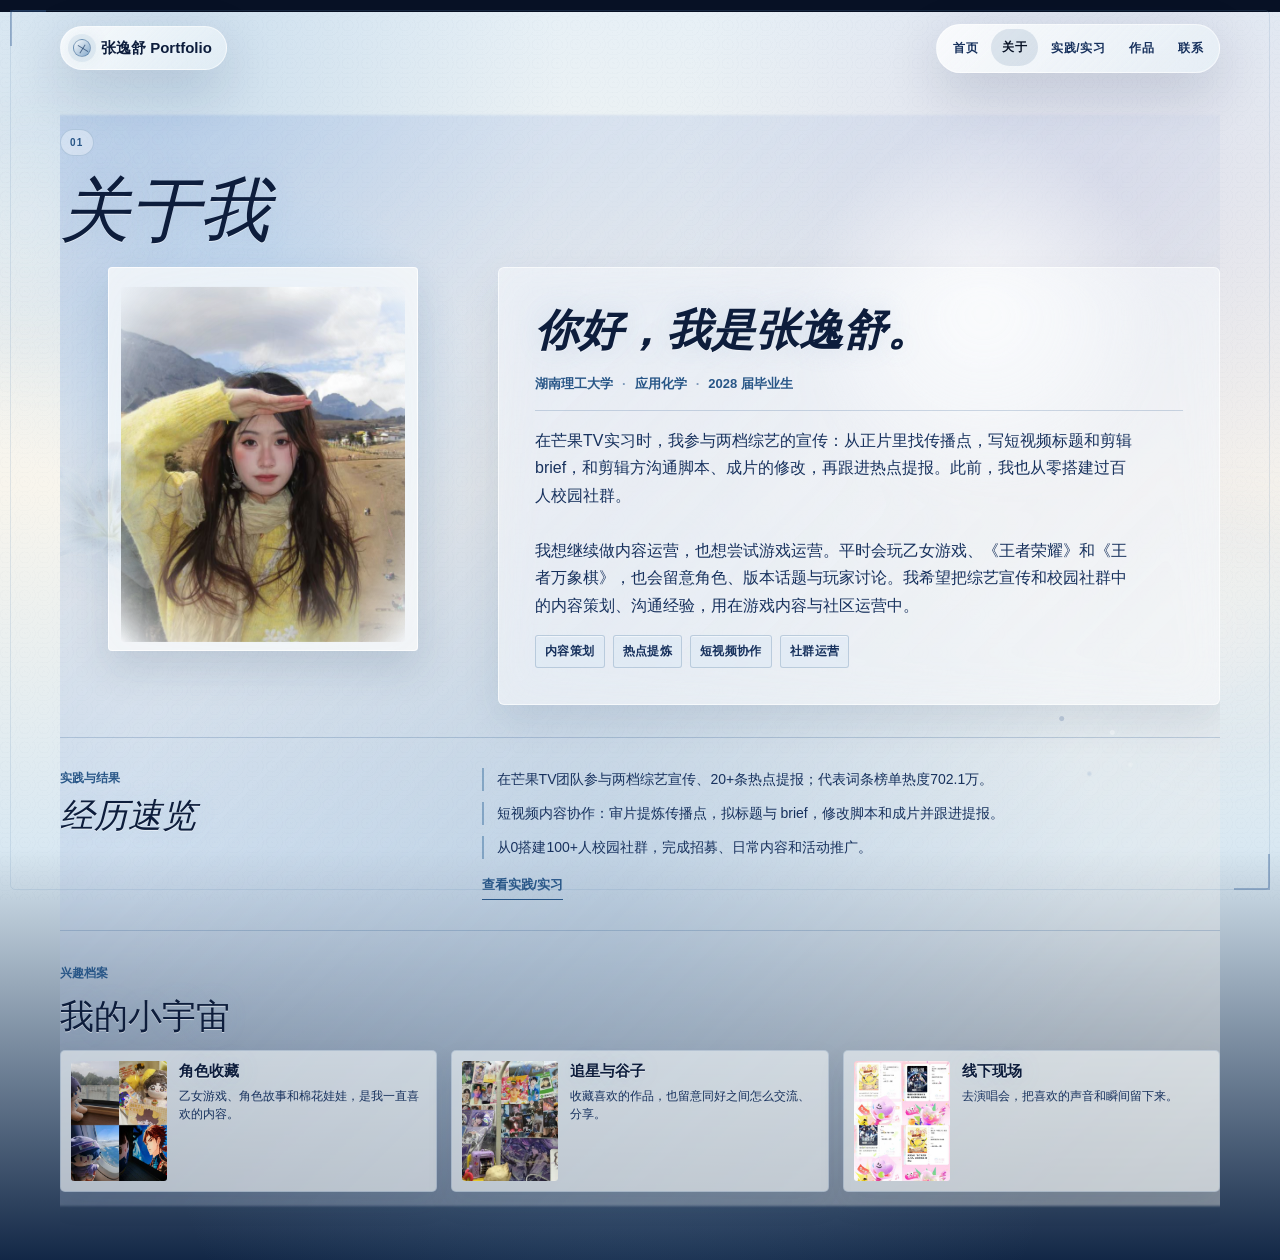
==== commit ad704974: "Improve portfolio interactions and add video work" ====
--- a/about.html
+++ b/about.html
@@ -28,70 +28,61 @@
           <h1 id="about-title">关于我</h1>
         </div>
         <div class="about-book">
-          <div class="about-left-page">
-            <figure class="polaroid about-photo">
-              <span class="tape photo-tape"></span>
-              <div class="about-photo-frame">
-                <img src="./assets/about/zhang-yishu.jpg" alt="张逸舒个人照片" decoding="async" />
-                <span class="water-light"></span>
-                <span class="fish fish-one"></span>
-                <span class="fish fish-two"></span>
-                <span class="fish fish-three"></span>
-              </div>
-              <figcaption>blue memory / Hunan 2026</figcaption>
-            </figure>
-            <div class="photo-date">2026 / 湖南</div>
-            <div class="hand-arrow">this is me</div>
-            <section class="little-universe" aria-labelledby="little-universe-title">
-              <p class="little-universe-kicker">inspiration archive</p>
-              <h2 id="little-universe-title">我的小宇宙</h2>
-              <div class="universe-collage">
-                <article class="universe-card universe-card-one">
-                  <span class="mini-tape"></span>
-                  <div class="universe-photo">
-                    <img src="./assets/about/universe/otome-character.jpg" alt="二次元棉花娃娃收藏" loading="lazy" decoding="async" />
-                  </div>
-                  <h3>Otome memory</h3>
-                  <p><strong>dream note / 2026</strong>角色、IP与一点被收藏起来的心动。</p>
-                </article>
-                <article class="universe-card universe-card-two">
-                  <span class="mini-tape"></span>
-                  <div class="universe-photo">
-                    <img src="./assets/about/universe/fandom-collection.jpg" alt="吃谷追星收藏" loading="lazy" decoding="async" />
-                  </div>
-                  <h3>Fandom diary</h3>
-                  <p><strong>ticket stub / collection</strong>关于喜欢、陪伴和情绪连接的小证据。</p>
-                </article>
-                <article class="universe-card universe-card-three">
-                  <span class="mini-tape"></span>
-                  <div class="universe-photo">
-                    <img src="./assets/about/universe/offline-concert.jpg" alt="线下演唱会记录" loading="lazy" decoding="async" />
-                  </div>
-                  <h3>Dream fragments</h3>
-                  <p><strong>offline light / memory</strong>把现场的光、声音和瞬间留在这里。</p>
-                </article>
-              </div>
-            </section>
+          <div class="about-copy">
+            <h2 class="hello-line">你好，我是<span data-bind="displayName">张逸舒</span>。</h2>
+            <p class="about-meta">
+              <span data-bind="school">湖南理工大学</span>
+              <span data-bind="major">应用化学</span>
+              <span data-bind="grade">2028 届毕业生</span>
+            </p>
+            <p class="about-brief" data-bind="about"></p>
+            <div class="tag-cloud" id="about-tags" aria-label="经验关键词"></div>
           </div>
 
-          <div class="about-right-page">
-            <div class="about-copy paper-sheet">
-              <span class="tape tape-b"></span>
-              <p class="hello-line">你好，<br />我是 <span data-bind="displayName">[Name]</span>.</p>
-              <dl class="student-info">
-                <div><dt>学校</dt><dd data-bind="school">[School]</dd></div>
-                <div><dt>专业</dt><dd data-bind="major">[Major]</dd></div>
-                <div><dt>毕业年份</dt><dd data-bind="grade">[Grade]</dd></div>
-              </dl>
-              <p class="about-brief" data-bind="about"></p>
-              <div class="tag-cloud" id="about-tags"></div>
+          <figure class="polaroid about-photo">
+            <div class="about-photo-frame">
+              <img src="./assets/about/zhang-yishu.jpg" alt="张逸舒个人照片" decoding="async" />
             </div>
+          </figure>
 
-            <div class="currently-card">
-              <p>最近在做</p>
-              <ul id="currently-list"></ul>
+          <section class="about-highlights" aria-labelledby="about-highlights-title">
+            <div class="about-highlights-heading">
+              <p>实践与结果</p>
+              <h2 id="about-highlights-title">经历速览</h2>
             </div>
-          </div>
+            <div class="about-highlights-body">
+              <ul id="about-highlights-list"></ul>
+              <a href="./projects.html">查看实践/实习</a>
+            </div>
+          </section>
+
+          <section class="little-universe" aria-labelledby="little-universe-title">
+            <p class="little-universe-kicker">兴趣档案</p>
+            <h2 id="little-universe-title">我的小宇宙</h2>
+            <div class="universe-collage">
+              <article class="universe-card universe-card-one">
+                <div class="universe-photo">
+                  <img src="./assets/about/universe/otome-character.jpg" alt="二次元棉花娃娃收藏" loading="lazy" decoding="async" />
+                </div>
+                <h3>角色收藏</h3>
+                <p>乙女游戏、角色故事和棉花娃娃，是我一直喜欢的内容。</p>
+              </article>
+              <article class="universe-card universe-card-two">
+                <div class="universe-photo">
+                  <img src="./assets/about/universe/fandom-collection.jpg" alt="吃谷追星收藏" loading="lazy" decoding="async" />
+                </div>
+                <h3>追星与谷子</h3>
+                <p>收藏喜欢的作品，也留意同好之间怎么交流、分享。</p>
+              </article>
+              <article class="universe-card universe-card-three">
+                <div class="universe-photo">
+                  <img src="./assets/about/universe/offline-concert.jpg" alt="线下演唱会记录" loading="lazy" decoding="async" />
+                </div>
+                <h3>线下现场</h3>
+                <p>去演唱会，把喜欢的声音和瞬间留下来。</p>
+              </article>
+            </div>
+          </section>
         </div>
       </section>
     </main>
--- a/styles.css
+++ b/styles.css
@@ -109,7 +109,7 @@
   position: absolute;
   right: 14px;
   bottom: 11px;
-  color: rgba(16, 35, 63, 0.56);
+  color: #3b536d;
   font-size: 11px;
 }
 
@@ -142,7 +142,7 @@
 }
 
 .internship-metrics span {
-  color: rgba(16, 35, 63, 0.58);
+  color: #3b536d;
   font-size: 12px;
 }
 
@@ -309,7 +309,7 @@
   right: 10px;
   bottom: 11px;
   left: 10px;
-  color: rgba(16, 35, 63, 0.58);
+  color: #3b536d;
   font-size: 11px;
   line-height: 1.45;
   text-align: center;
@@ -353,23 +353,29 @@
   border-top-color: rgba(224, 237, 247, 0.26);
 }
 
-.internship-execution .internship-heading h2,
+.internship-execution .internship-heading h2 {
+  color: var(--bd-indigo-900);
+}
+
 .internship-results .internship-heading h2 {
   color: rgba(248, 250, 250, 0.96);
 }
 
-.internship-execution .eyebrow,
+.internship-execution .eyebrow {
+  color: var(--bd-blue-700);
+}
+
 .internship-results .eyebrow {
   color: rgba(214, 231, 243, 0.76);
 }
 
-.internship-results .internship-copy {
-  color: rgba(240, 246, 248, 0.8);
+.internship-results .internship-copy p {
+  color: #f0f5f8;
 }
 
 .internship-results .team-result-note {
   border-left-color: rgba(214, 231, 243, 0.42);
-  color: rgba(224, 237, 244, 0.66);
+  color: #e7eff6;
 }
 
 .evidence-report img {
@@ -4421,56 +4427,6 @@
   min-height: 360px;
 }
 
-.community-growth {
-  justify-self: center;
-  width: min(1020px, 100%);
-  transform: rotate(-0.6deg);
-}
-
-.channel-notes {
-  display: flex;
-  flex-wrap: wrap;
-  gap: 10px;
-  margin-top: 18px;
-}
-
-.channel-notes span {
-  padding: 9px 12px;
-  background: rgba(216, 238, 247, 0.14);
-  border: 1px solid rgba(234, 247, 255, 0.22);
-  color: var(--muted);
-}
-
-.growth-path {
-  display: grid;
-  grid-template-columns: repeat(4, 1fr);
-  gap: 12px;
-  margin-top: 24px;
-}
-
-.growth-path span,
-.growth-path strong {
-  display: grid;
-  min-height: 112px;
-  place-items: center;
-  padding: 14px;
-  background:
-    radial-gradient(circle at 30% 22%, rgba(234, 247, 255, 0.24), transparent 26%),
-    rgba(216, 238, 247, 0.13);
-  border: 1px solid rgba(234, 247, 255, 0.22);
-  color: #f1fbff;
-  text-align: center;
-  font-weight: 300;
-}
-
-.growth-path strong {
-  color: #ffffff;
-  font-family: Georgia, "Times New Roman", serif;
-  font-size: clamp(22px, 3vw, 34px);
-  font-style: italic;
-  text-shadow: 0 0 18px rgba(117, 201, 232, 0.42);
-}
-
 .campus-materials {
   min-height: auto;
 }
@@ -4553,7 +4509,6 @@
     transform: none;
   }
 
-  .growth-path,
   .material-wall {
     grid-template-columns: 1fr;
   }
@@ -4882,7 +4837,7 @@
   --paper-cool: #eef3e6;
   --paper-blue: #d7e8f1;
   --ink: #10244d;
-  --muted: #334967;
+  --muted: #2e435d;
   --yellow: #e8d99f;
   --green: #98bfb3;
   --orange: #d99a82;
@@ -6383,7 +6338,7 @@
   --bd-milk: #fbf8ef;
   --bd-violet: #c7c2df;
   --bd-ink: #10233f;
-  --bd-muted: rgba(16, 35, 63, 0.68);
+  --bd-muted: #344b65;
   --bd-line: rgba(88, 128, 170, 0.28);
   --bd-line-strong: rgba(42, 86, 135, 0.42);
   --bd-glass: rgba(246, 250, 252, 0.62);
@@ -6453,8 +6408,8 @@
 }
 
 .riso-grain {
-  z-index: 60;
-  opacity: 0.18;
+  z-index: 0;
+  opacity: 0.1;
   mix-blend-mode: multiply;
   background-image:
     radial-gradient(circle at 50% 50%, rgba(7, 17, 37, 0.17) 0 0.7px, transparent 0.9px),
@@ -6507,6 +6462,14 @@
   font-family: var(--bd-font-sans);
   font-size: clamp(14px, 2.9vw, 16px);
   line-height: 1.78;
+}
+
+.page-note,
+.work-intro,
+.project-body p,
+.currently-card li,
+.contact-sheet p {
+  font-weight: 500;
 }
 
 .eyebrow,
@@ -6675,7 +6638,6 @@
 .project-hero,
 .process-board article,
 .timeline-notes article,
-.community-growth,
 .viral-note,
 .qr-card,
 .status-card,
@@ -6891,6 +6853,48 @@
   transform: translateY(-3px);
 }
 
+.project-detail-page > .back-link {
+  background: rgba(247, 250, 252, 0.94);
+  color: var(--bd-indigo-900);
+  box-shadow: 0 8px 26px rgba(14, 34, 70, 0.18);
+}
+
+.floating-back-link {
+  position: fixed;
+  top: max(12px, env(safe-area-inset-top));
+  left: max(12px, calc((100vw - 1160px) / 2 - 52px));
+  z-index: 70;
+  display: flex;
+  width: 44px;
+  height: 44px;
+  align-items: center;
+  justify-content: center;
+  border: 1px solid rgba(40, 86, 135, 0.34);
+  border-radius: 50%;
+  background: rgba(247, 250, 252, 0.94);
+  color: var(--bd-indigo-900);
+  font-family: var(--bd-font-sans);
+  font-size: 23px;
+  line-height: 1;
+  box-shadow: 0 8px 26px rgba(14, 34, 70, 0.18);
+  backdrop-filter: blur(14px);
+  transition: transform 220ms var(--bd-ease), box-shadow 220ms var(--bd-ease);
+}
+
+.floating-back-link[hidden] {
+  display: none;
+}
+
+.floating-back-link:hover,
+.floating-back-link:focus-visible {
+  box-shadow: 0 12px 30px rgba(14, 34, 70, 0.24);
+  transform: translateY(-2px);
+}
+
+.works-page .work-title {
+  color: var(--bd-indigo-900);
+}
+
 .home-polaroid,
 .home-page .home-polaroid,
 .polaroid {
@@ -6961,7 +6965,6 @@
 .tag-cloud span,
 .work-tags i,
 .work-record-tags span,
-.channel-notes span,
 .response-flow span,
 .status-card li {
   border: 1px solid rgba(40, 86, 135, 0.22);
@@ -7443,7 +7446,6 @@
 .archive-note,
 .archive-process,
 .archive-gallery,
-.community-growth,
 .viral-note {
   display: grid;
   gap: 14px;
@@ -9828,3 +9830,1074 @@
     padding: 15px;
   }
 }
+
+/* One compact archive card for the four vertical interview edits. */
+#work-lightbox {
+  position: fixed;
+  inset: 0;
+  z-index: 60;
+}
+
+.works-page .work-tile.video-series-work .work-thumb,
+.works-page .work-tile.video-series-work.has-cover .work-thumb {
+  aspect-ratio: 2 / 1;
+  max-height: 300px;
+}
+
+.works-page .video-series-work .work-thumb img {
+  width: 100%;
+  height: 100%;
+  object-fit: cover;
+  filter: none !important;
+  mix-blend-mode: normal !important;
+  opacity: 1 !important;
+}
+
+.work-video-collection {
+  display: grid;
+  grid-template-columns: minmax(0, 0.9fr) minmax(0, 1fr);
+  gap: clamp(18px, 3vw, 30px);
+  align-items: start;
+  min-width: 0;
+}
+
+.work-preview-note.is-video-collection h2 {
+  font-size: clamp(26px, 3vw, 38px);
+  line-height: 1.2;
+}
+
+.work-preview-note.is-video-collection > p {
+  font-weight: 400;
+  line-height: 1.65;
+}
+
+.work-video-stage {
+  display: grid;
+  justify-items: center;
+  gap: 8px;
+  min-width: 0;
+}
+
+.work-video-stage video {
+  display: block;
+  width: min(100%, 300px);
+  max-height: min(60vh, 580px);
+  aspect-ratio: 9 / 16;
+  object-fit: contain;
+  border: 1px solid rgba(37, 79, 128, 0.2);
+  border-radius: 6px;
+  background: #0b172d;
+  box-shadow: 0 18px 38px rgba(19, 43, 74, 0.22);
+  filter: none !important;
+  mix-blend-mode: normal !important;
+  opacity: 1 !important;
+}
+
+.work-preview-note .work-video-current {
+  color: var(--bd-indigo-800);
+  font-size: 13px;
+  line-height: 1.4;
+  text-align: center;
+}
+
+.work-video-groups {
+  display: grid;
+  gap: 22px;
+  min-width: 0;
+}
+
+.work-video-group h3 {
+  margin: 0 0 10px;
+  padding-bottom: 8px;
+  border-bottom: 1px solid rgba(38, 83, 137, 0.2);
+  color: var(--bd-indigo-800);
+  font-family: var(--bd-font-sans);
+  font-size: 15px;
+  font-weight: 650;
+}
+
+.work-video-options {
+  display: grid;
+  grid-template-columns: repeat(2, minmax(0, 1fr));
+  gap: 10px;
+}
+
+#work-lightbox .work-video-option {
+  position: static;
+  inset: auto;
+  display: grid;
+  grid-template-columns: 48px minmax(0, 1fr);
+  gap: 10px;
+  align-items: center;
+  width: 100%;
+  min-width: 0;
+  min-height: 78px;
+  padding: 5px;
+  border: 1px solid rgba(38, 83, 137, 0.18);
+  border-radius: 5px;
+  background: rgba(250, 252, 252, 0.65);
+  color: var(--bd-indigo-800);
+  font-family: var(--bd-font-sans);
+  font-size: 13px;
+  font-weight: 600;
+  text-align: left;
+  box-shadow: none;
+  cursor: pointer;
+  transition: border-color 180ms ease, background 180ms ease;
+}
+
+#work-lightbox .work-video-option:hover,
+#work-lightbox .work-video-option:focus-visible,
+#work-lightbox .work-video-option.is-active {
+  border-color: rgba(38, 83, 137, 0.5);
+  background: rgba(226, 238, 246, 0.9);
+}
+
+.work-video-option img {
+  width: 48px;
+  height: 68px;
+  object-fit: cover;
+  border-radius: 2px;
+  filter: none !important;
+  mix-blend-mode: normal !important;
+  opacity: 1 !important;
+}
+
+.work-video-option span {
+  display: grid;
+  gap: 3px;
+  min-width: 0;
+  overflow-wrap: anywhere;
+}
+
+.work-video-option small {
+  color: var(--bd-blue-700);
+  font-size: 11px;
+  font-weight: 500;
+}
+
+@media (max-width: 760px) {
+  .works-page .work-tile.video-series-work .work-thumb,
+  .works-page .work-tile.video-series-work.has-cover .work-thumb {
+    max-height: 200px;
+  }
+
+  .work-video-collection {
+    grid-template-columns: 1fr;
+  }
+
+  .work-video-stage video {
+    width: min(100%, 220px);
+    max-height: 45vh;
+  }
+
+  .work-video-options {
+    grid-template-columns: 1fr;
+  }
+}
+
+/* Contact: keep the actions visible without stacking cards inside the page. */
+.contact-page {
+  min-height: calc(100svh - 76px);
+  padding: clamp(18px, 3vw, 36px) 0;
+}
+
+.contact-page .contact-sheet {
+  width: min(1040px, calc(100% - 24px));
+  display: block;
+  height: auto;
+  min-height: 0;
+  max-height: none;
+  padding: clamp(24px, 4vw, 46px);
+  border: 1px solid rgba(255, 255, 255, 0.66);
+  border-radius: 5px;
+  background:
+    radial-gradient(circle at 82% 12%, rgba(207, 224, 237, 0.28), transparent 280px),
+    linear-gradient(135deg, rgba(250, 251, 248, 0.88), rgba(230, 239, 245, 0.77));
+  box-shadow: 0 24px 70px rgba(18, 48, 87, 0.14);
+  transform: none;
+}
+
+.contact-page .contact-sheet > .eyebrow {
+  display: block;
+  margin: 0 0 12px;
+  color: var(--bd-blue-700);
+}
+
+.contact-page .contact-sheet h1 {
+  max-width: none;
+  margin: 0;
+  color: var(--bd-indigo-900);
+  font-size: clamp(34px, 4.8vw, 62px);
+  line-height: 1.08;
+}
+
+.contact-page .contact-intro {
+  max-width: 620px;
+  margin: 10px 0 0;
+  color: var(--bd-indigo-800);
+  font-size: 15px;
+  font-weight: 400;
+  line-height: 1.65;
+}
+
+.contact-page .contact-layout {
+  display: grid;
+  grid-template-columns: minmax(0, 1.3fr) minmax(220px, 0.65fr);
+  grid-template-areas: "left qr";
+  column-gap: clamp(28px, 5vw, 60px);
+  row-gap: clamp(18px, 2.5vw, 28px);
+  align-items: start;
+  margin-top: clamp(24px, 3vw, 32px);
+}
+
+.contact-left {
+  grid-area: left;
+  display: grid;
+  align-content: start;
+  gap: clamp(18px, 2.5vw, 24px);
+  min-width: 0;
+}
+
+.contact-page .contact-label,
+.contact-page .status-card > p {
+  margin: 0 0 7px;
+  color: var(--bd-blue-700);
+  font-family: var(--bd-font-sans);
+  font-size: 12px;
+  font-weight: 650;
+  letter-spacing: 0;
+}
+
+.contact-primary {
+  display: flex;
+  align-items: end;
+  justify-content: space-between;
+  gap: 18px;
+  min-width: 0;
+  padding-bottom: 22px;
+  border-bottom: 1px solid rgba(38, 83, 137, 0.2);
+}
+
+.contact-primary > div {
+  min-width: 0;
+}
+
+.contact-email-row {
+  display: flex;
+  align-items: center;
+  flex-wrap: wrap;
+  gap: 5px 10px;
+  min-width: 0;
+}
+
+.contact-page .contact-primary .email-card {
+  display: block;
+  flex: none;
+  width: auto;
+  min-width: 0;
+  min-height: 0;
+  padding: 0;
+  border: 0;
+  border-radius: 0;
+  background: none;
+  box-shadow: none;
+  color: var(--bd-indigo-900);
+  font-size: clamp(21px, 2.35vw, 30px);
+  font-weight: 600;
+  letter-spacing: 0;
+  line-height: 1.2;
+  text-align: left;
+  overflow-wrap: anywhere;
+}
+
+.contact-page .contact-primary .email-card:hover,
+.contact-page .contact-primary .email-card:focus-visible {
+  color: var(--bd-blue-700);
+  text-decoration: underline;
+  transform: none;
+}
+
+.contact-page .contact-primary .resume-button {
+  flex: none;
+  margin: 0;
+  padding: 9px 14px;
+  border-radius: 4px;
+  white-space: nowrap;
+}
+
+.contact-page .contact-email-copy {
+  align-self: center;
+}
+
+.contact-page .qr-card {
+  grid-area: qr;
+  display: grid;
+  justify-items: center;
+  align-content: start;
+  gap: 8px;
+  width: 100%;
+  min-width: 0;
+  margin: 0;
+  padding: 0;
+  border: 0;
+  border-radius: 0;
+  background: none;
+  box-shadow: none;
+  backdrop-filter: none;
+  transform: none;
+}
+
+.contact-page .qr-card .contact-label {
+  justify-self: center;
+}
+
+.contact-page .qr-card img {
+  display: block;
+  width: min(175px, 100%);
+  max-height: none;
+  height: auto;
+  aspect-ratio: auto;
+  object-fit: contain;
+  border-radius: 3px;
+  background: #fff;
+  box-shadow: 0 12px 30px rgba(18, 48, 87, 0.12);
+  filter: none !important;
+  mix-blend-mode: normal !important;
+  opacity: 1 !important;
+}
+
+.contact-secondary {
+  display: grid;
+  grid-template-columns: repeat(2, minmax(0, 1fr));
+  column-gap: 20px;
+  align-content: start;
+  min-width: 0;
+}
+
+.contact-secondary > .contact-label {
+  grid-column: 1 / -1;
+}
+
+.contact-social-row {
+  display: flex;
+  align-items: center;
+  justify-content: space-between;
+  gap: 8px;
+  min-width: 0;
+  min-height: 42px;
+  border-bottom: 1px solid rgba(38, 83, 137, 0.18);
+}
+
+.contact-page .social-card {
+  min-width: 0;
+  color: var(--bd-indigo-800);
+  font-size: 13px;
+  overflow-wrap: anywhere;
+}
+
+.contact-copy {
+  flex: none;
+  padding: 5px 6px;
+  border: 0;
+  border-radius: 3px;
+  background: transparent;
+  color: var(--bd-blue-700);
+  font-family: var(--bd-font-sans);
+  font-size: 12px;
+  cursor: pointer;
+}
+
+.contact-copy:hover,
+.contact-copy:focus-visible {
+  background: rgba(184, 210, 232, 0.32);
+}
+
+.contact-page .status-card {
+  display: flex;
+  align-items: center;
+  justify-content: flex-start;
+  flex-wrap: wrap;
+  gap: 10px;
+  width: 100%;
+  margin: 0;
+  padding: 0 0 18px;
+  border: 0;
+  border-bottom: 1px solid rgba(38, 83, 137, 0.2);
+  border-radius: 0;
+  background: none;
+  box-shadow: none;
+  backdrop-filter: none;
+  transform: none;
+}
+
+.contact-page .status-card > p {
+  margin: 0;
+}
+
+.contact-page .status-card > p:first-child {
+  color: var(--bd-indigo-900);
+  font-size: 14px;
+  font-weight: 700;
+}
+
+.contact-page .status-card ul {
+  display: flex;
+  flex-wrap: wrap;
+  gap: 8px;
+  margin: 0;
+  padding: 0;
+}
+
+.contact-page .status-card li {
+  padding: 3px 8px;
+  border-radius: 3px;
+  color: var(--bd-indigo-800);
+  font-size: 13px;
+}
+
+.contact-page .status-card > .contact-availability {
+  flex-basis: 100%;
+  color: var(--bd-indigo-800);
+  font-size: 13px;
+  font-weight: 500;
+  line-height: 1.6;
+}
+
+.contact-page .qr-card:hover,
+.contact-page .status-card:hover {
+  box-shadow: none;
+  transform: none;
+}
+
+.contact-page .dream-decoration-contact {
+  --dream-deco-opacity: 0.12;
+  --dream-deco-size: 96px;
+  z-index: 0;
+}
+
+@media (max-width: 760px) {
+  .contact-page .contact-sheet {
+    padding: 22px 20px;
+  }
+
+  .contact-page .contact-sheet h1 {
+    font-size: clamp(30px, 8vw, 38px);
+    line-height: 1.13;
+  }
+
+  .contact-page .contact-intro {
+    font-size: 14px;
+  }
+
+  .contact-page .contact-layout {
+    grid-template-columns: 1fr;
+    grid-template-areas:
+      "status"
+      "primary"
+      "secondary"
+      "qr";
+    row-gap: 20px;
+    margin-top: 22px;
+  }
+
+  .contact-left {
+    display: contents;
+  }
+
+  .contact-primary {
+    grid-area: primary;
+    gap: 10px;
+    padding-bottom: 17px;
+  }
+
+  .contact-page .contact-primary .email-card {
+    font-size: clamp(17px, 5.4vw, 25px);
+  }
+
+  .contact-page .contact-primary .resume-button {
+    padding: 8px 10px;
+    font-size: 12px;
+  }
+
+  .contact-page .qr-card img {
+    width: min(170px, 55vw);
+  }
+
+  .contact-secondary {
+    grid-area: secondary;
+    grid-template-columns: 1fr;
+  }
+
+  .contact-social-row {
+    min-height: 39px;
+  }
+
+  .contact-page .status-card {
+    grid-area: status;
+    padding-bottom: 15px;
+  }
+}
+
+@media (max-width: 480px) {
+  .contact-primary {
+    flex-direction: column;
+    align-items: flex-start;
+  }
+}
+
+/* About: lead with experience, then leave room for personal interests. */
+.about-page .section-title {
+  margin-bottom: clamp(16px, 2.5vw, 24px);
+}
+
+.about-page .section-title h1 {
+  font-size: clamp(44px, 6vw, 70px);
+}
+
+.about-page .about-book {
+  display: grid;
+  grid-template-columns: minmax(260px, 0.72fr) minmax(0, 1.28fr);
+  grid-template-areas:
+    "portrait intro"
+    "highlights highlights"
+    "universe universe";
+  gap: clamp(20px, 3vw, 32px);
+  align-items: start;
+  padding: 0;
+  border: 0;
+  border-radius: 0;
+  background: none;
+  box-shadow: none;
+  backdrop-filter: none;
+  transform: none;
+}
+
+.about-page .about-copy {
+  grid-area: intro;
+  display: grid;
+  gap: 16px;
+  min-width: 0;
+  padding: clamp(24px, 3vw, 36px);
+  border: 1px solid rgba(255, 255, 255, 0.62);
+  border-radius: 6px;
+  background: rgba(248, 251, 252, 0.6);
+  box-shadow: 0 16px 38px rgba(18, 48, 87, 0.1);
+  transform: none;
+}
+
+.about-page .hello-line {
+  margin: 0;
+  color: var(--bd-indigo-900);
+  font-size: clamp(30px, 3.4vw, 44px);
+  font-weight: 600;
+  line-height: 1.2;
+}
+
+.about-page .about-meta {
+  display: flex;
+  flex-wrap: wrap;
+  gap: 3px 0;
+  margin: 0;
+  padding-bottom: 14px;
+  border-bottom: 1px solid rgba(38, 83, 137, 0.2);
+  color: var(--bd-blue-700);
+  font-family: var(--bd-font-sans);
+  font-size: 13px;
+  font-weight: 600;
+}
+
+.about-page .about-meta span + span::before {
+  content: "·";
+  margin: 0 9px;
+  color: rgba(38, 83, 137, 0.55);
+}
+
+.about-page .about-brief {
+  max-width: 68ch;
+  margin: 0;
+  color: var(--bd-indigo-800);
+  font-size: clamp(15px, 1.25vw, 17px);
+  font-weight: 400;
+  line-height: 1.72;
+  white-space: pre-line;
+}
+
+.about-page .tag-cloud {
+  gap: 8px;
+  margin: 0;
+}
+
+.about-page .tag-cloud span {
+  padding: 5px 9px;
+  border-radius: 3px;
+  background: rgba(219, 233, 244, 0.48);
+  color: var(--bd-indigo-800);
+  font-size: 12px;
+}
+
+.about-page .about-photo {
+  grid-area: portrait;
+  position: relative;
+  inset: auto;
+  width: min(100%, 310px);
+  max-width: none;
+  margin: 0 auto;
+  padding: 12px 12px 15px;
+  border: 1px solid rgba(255, 255, 255, 0.72);
+  border-radius: 4px;
+  background: rgba(249, 251, 251, 0.82);
+  box-shadow: 0 18px 40px rgba(18, 48, 87, 0.14);
+  transform: none;
+}
+
+.about-page .about-photo-frame {
+  aspect-ratio: 4 / 5;
+  border-radius: 3px;
+  background: #fff;
+}
+
+.about-page .about-photo-frame img {
+  width: 100%;
+  height: 100%;
+  object-fit: cover;
+  filter: none !important;
+  mix-blend-mode: normal !important;
+  opacity: 1 !important;
+}
+
+.about-page .about-highlights {
+  grid-area: highlights;
+  display: grid;
+  grid-template-columns: minmax(190px, 0.35fr) minmax(0, 0.65fr);
+  gap: 24px;
+  padding: clamp(20px, 3vw, 30px) 0;
+  border-top: 1px solid rgba(38, 83, 137, 0.22);
+  border-bottom: 1px solid rgba(38, 83, 137, 0.22);
+}
+
+.about-highlights-heading p {
+  margin: 0 0 7px;
+  color: var(--bd-blue-700);
+  font-size: 12px;
+  font-weight: 650;
+}
+
+.about-highlights-heading h2 {
+  margin: 0;
+  color: var(--bd-indigo-900);
+  font-family: var(--bd-font-serif);
+  font-size: clamp(26px, 3vw, 34px);
+  font-weight: 500;
+  line-height: 1.2;
+}
+
+.about-highlights-body {
+  min-width: 0;
+}
+
+.about-highlights-body ul {
+  display: grid;
+  gap: 11px;
+  margin: 0;
+  padding: 0;
+  list-style: none;
+}
+
+.about-highlights-body li {
+  padding-left: 13px;
+  border-left: 2px solid rgba(48, 104, 154, 0.45);
+  color: var(--bd-indigo-800);
+  font-size: 14px;
+  line-height: 1.65;
+}
+
+.about-highlights-body a {
+  display: inline-block;
+  margin-top: 15px;
+  padding-bottom: 3px;
+  border-bottom: 1px solid currentColor;
+  color: var(--bd-blue-700);
+  font-size: 13px;
+  font-weight: 650;
+  text-decoration: none;
+}
+
+.about-highlights-body a:hover,
+.about-highlights-body a:focus-visible {
+  color: var(--bd-indigo-900);
+}
+
+.about-page .little-universe {
+  grid-area: universe;
+  position: relative;
+  inset: auto;
+  display: grid;
+  gap: 12px;
+  width: 100%;
+  margin: 0;
+  padding: 0;
+  border: 0;
+  border-radius: 0;
+  background: none;
+  box-shadow: none;
+  backdrop-filter: none;
+  transform: none;
+}
+
+.about-page .little-universe::after,
+.about-page .universe-card::after {
+  display: none;
+}
+
+.about-page .little-universe-kicker {
+  color: var(--bd-blue-700);
+  font-family: var(--bd-font-sans);
+  font-size: 12px;
+  font-weight: 650;
+}
+
+.about-page .little-universe h2 {
+  margin: 0;
+  color: var(--bd-indigo-900);
+  font-size: clamp(26px, 3vw, 34px);
+  font-style: normal;
+  line-height: 1.2;
+}
+
+.about-page .universe-collage {
+  display: grid;
+  grid-template-columns: repeat(3, minmax(0, 1fr));
+  gap: 14px;
+  align-items: stretch;
+}
+
+.about-page .universe-card:nth-child(n) {
+  display: grid;
+  grid-template-columns: 96px minmax(0, 1fr);
+  grid-template-rows: auto 1fr;
+  gap: 6px 12px;
+  min-width: 0;
+  margin: 0;
+  padding: 10px;
+  border: 1px solid rgba(38, 83, 137, 0.16);
+  border-radius: 5px;
+  background: rgba(248, 251, 252, 0.58);
+  box-shadow: 0 12px 28px rgba(18, 48, 87, 0.08);
+  filter: none;
+  transform: none;
+}
+
+.about-page .universe-photo {
+  grid-row: 1 / 3;
+  width: 100%;
+  aspect-ratio: 4 / 5;
+  padding: 0;
+  border-radius: 3px;
+}
+
+.about-page .universe-photo img {
+  width: 100%;
+  height: 100%;
+  object-fit: cover;
+  filter: none !important;
+  mix-blend-mode: normal !important;
+  opacity: 1 !important;
+}
+
+.about-page .universe-card h3 {
+  margin: 0;
+  color: var(--bd-indigo-900);
+  font-family: var(--bd-font-sans);
+  font-size: 15px;
+  font-style: normal;
+  font-weight: 650;
+  line-height: 1.35;
+  transform: none;
+}
+
+.about-page .universe-card p {
+  margin: 0;
+  color: var(--bd-indigo-800);
+  font-size: 12px;
+  line-height: 1.55;
+}
+
+@media (max-width: 760px) {
+  .about-page .section-title h1 {
+    font-size: 42px;
+  }
+
+  .about-page .about-book {
+    grid-template-columns: 1fr;
+    grid-template-areas:
+      "intro"
+      "portrait"
+      "highlights"
+      "universe";
+    gap: 22px;
+  }
+
+  .about-page .about-copy {
+    gap: 13px;
+    padding: 20px;
+  }
+
+  .about-page .hello-line {
+    font-size: clamp(28px, 7.5vw, 34px);
+  }
+
+  .about-page .about-meta {
+    gap: 4px 12px;
+    font-size: 12px;
+  }
+
+  .about-page .about-meta span + span::before {
+    content: none;
+  }
+
+  .about-page .about-brief {
+    font-size: 14px;
+    line-height: 1.68;
+  }
+
+  .about-page .about-photo {
+    width: min(235px, 68vw);
+  }
+
+  .about-page .about-highlights {
+    grid-template-columns: 1fr;
+    gap: 14px;
+    padding: 18px 0;
+  }
+
+  .about-page .universe-collage {
+    grid-auto-columns: minmax(220px, 76%);
+    grid-auto-flow: column;
+    grid-template-columns: none;
+    gap: 12px;
+    overflow-x: auto;
+    padding-bottom: 8px;
+    scroll-snap-type: x mandatory;
+    scrollbar-width: none;
+    overscroll-behavior-inline: contain;
+  }
+
+  .about-page .universe-collage::-webkit-scrollbar {
+    display: none;
+  }
+
+  .about-page .universe-card:nth-child(n) {
+    grid-template-columns: 1fr;
+    grid-template-rows: auto auto 1fr;
+    gap: 8px;
+    scroll-snap-align: start;
+  }
+
+  .about-page .universe-photo {
+    grid-row: auto;
+    aspect-ratio: 16 / 10;
+  }
+}
+
+@media (max-width: 360px) {
+  .about-page .hello-line {
+    font-size: 26px;
+  }
+}
+
+.archive-route-home .home-role {
+  margin: 0;
+  color: var(--bd-indigo-900);
+  font-family: var(--bd-font-sans);
+  font-size: clamp(14px, 1.6vw, 17px);
+  font-weight: 700;
+  line-height: 1.4;
+}
+
+.archive-route-home .home-page {
+  padding: 8px 0 10px;
+}
+
+.archive-route-home .home-polaroid {
+  max-width: 320px;
+}
+
+.archive-route-home .home-actions {
+  display: flex;
+  flex-wrap: wrap;
+  align-items: center;
+  gap: 12px 18px;
+}
+
+.archive-route-home .home-actions .portfolio-button {
+  background: rgba(220, 235, 246, 0.94);
+  color: var(--bd-indigo-900);
+}
+
+.archive-route-home .home-secondary-link {
+  display: inline-flex;
+  align-items: center;
+  min-height: 42px;
+  border-bottom: 1px solid rgba(40, 86, 135, 0.5);
+  color: var(--bd-indigo-900);
+  font-family: var(--bd-font-sans);
+  font-size: 13px;
+  font-weight: 700;
+  text-decoration: none;
+}
+
+.archive-route-home .home-secondary-link:hover,
+.archive-route-home .home-secondary-link:focus-visible {
+  border-color: currentColor;
+}
+
+.projects-page .project-body p,
+.projects-page .project-body dd {
+  color: var(--bd-indigo-800);
+}
+
+.projects-page .detail-link {
+  border-color: rgba(40, 86, 135, 0.38);
+  background: rgba(228, 239, 248, 0.96);
+  color: var(--bd-indigo-900);
+}
+
+.projects-page .detail-link:hover,
+.projects-page .detail-link:focus-visible {
+  background: rgba(212, 231, 245, 0.98);
+  color: var(--bd-indigo-900);
+}
+
+/* The same evidence cover follows the card into its case-study page. */
+.mango-cover-transition .projects-page .project-card[data-href="./mango-internship.html"] .project-cover,
+.mango-cover-transition .internship-detail .internship-cover-image {
+  view-transition-name: mango-cover;
+}
+
+.mango-cover-flight {
+  position: fixed !important;
+  z-index: 130;
+  min-height: 0 !important;
+  margin: 0 !important;
+  pointer-events: none;
+  transform-origin: center center;
+  box-shadow: 0 28px 65px rgba(18, 49, 89, 0.24);
+}
+
+::view-transition-group(mango-cover) {
+  z-index: 12;
+  animation-duration: 620ms;
+  animation-timing-function: var(--ease-dream);
+}
+
+::view-transition-old(mango-cover),
+::view-transition-new(mango-cover) {
+  animation-duration: 620ms;
+  animation-timing-function: var(--ease-dream);
+}
+
+.hotspot-scroll-progress {
+  --hotspot-progress: 0.125;
+  display: flex;
+  align-items: center;
+  gap: 12px;
+  width: min(100%, 360px);
+  margin: 4px 0 0;
+  color: var(--bd-indigo-800);
+  font-family: var(--bd-font-sans);
+}
+
+.hotspot-scroll-progress[hidden] {
+  display: none;
+}
+
+.hotspot-scroll-track {
+  display: block;
+  flex: 1;
+  height: 2px;
+  overflow: hidden;
+  background: rgba(38, 83, 137, 0.2);
+}
+
+.hotspot-scroll-fill {
+  display: block;
+  width: 100%;
+  height: 100%;
+  background: var(--bd-blue-700);
+  transform: scaleX(var(--hotspot-progress));
+  transform-origin: left center;
+}
+
+.hotspot-scroll-count {
+  min-width: 45px;
+  font-size: 11px;
+  font-weight: 700;
+  font-variant-numeric: tabular-nums;
+  white-space: nowrap;
+}
+
+@media (prefers-reduced-motion: reduce) {
+  .mango-cover-transition .projects-page .project-card[data-href="./mango-internship.html"] .project-cover,
+  .mango-cover-transition .internship-detail .internship-cover-image {
+    view-transition-name: none;
+  }
+}
+
+@media (max-width: 760px) {
+  .archive-route-home .home-page {
+    padding: 8px 0 8px;
+  }
+
+  .archive-route-home .home-polaroid {
+    max-width: 238px;
+  }
+
+  .archive-route-home .home-polaroid .photo-placeholder,
+  .archive-route-home .home-polaroid .ocean-photo {
+    max-height: 160px;
+  }
+
+  .archive-route-home .home-role {
+    font-size: 13px;
+  }
+
+  .archive-route-home .home-line {
+    font-size: 12px;
+    line-height: 1.48;
+  }
+
+  .archive-route-home .home-actions {
+    gap: 8px 14px;
+  }
+
+  .archive-route-home .home-secondary-link {
+    min-height: 34px;
+    font-size: 11px;
+  }
+
+  .projects-page .project-body p {
+    color: var(--bd-indigo-800);
+    font-size: 13px;
+  }
+
+  .projects-page .project-body dl {
+    grid-template-columns: 1fr;
+  }
+
+  .projects-page .project-body dt,
+  .projects-page .project-body dd {
+    font-size: 12px;
+    line-height: 1.5;
+  }
+
+  .projects-page .project-body dd {
+    display: block;
+    overflow: visible;
+  }
+
+  .projects-page .detail-link {
+    min-height: 40px;
+    font-size: 12px;
+  }
+}
